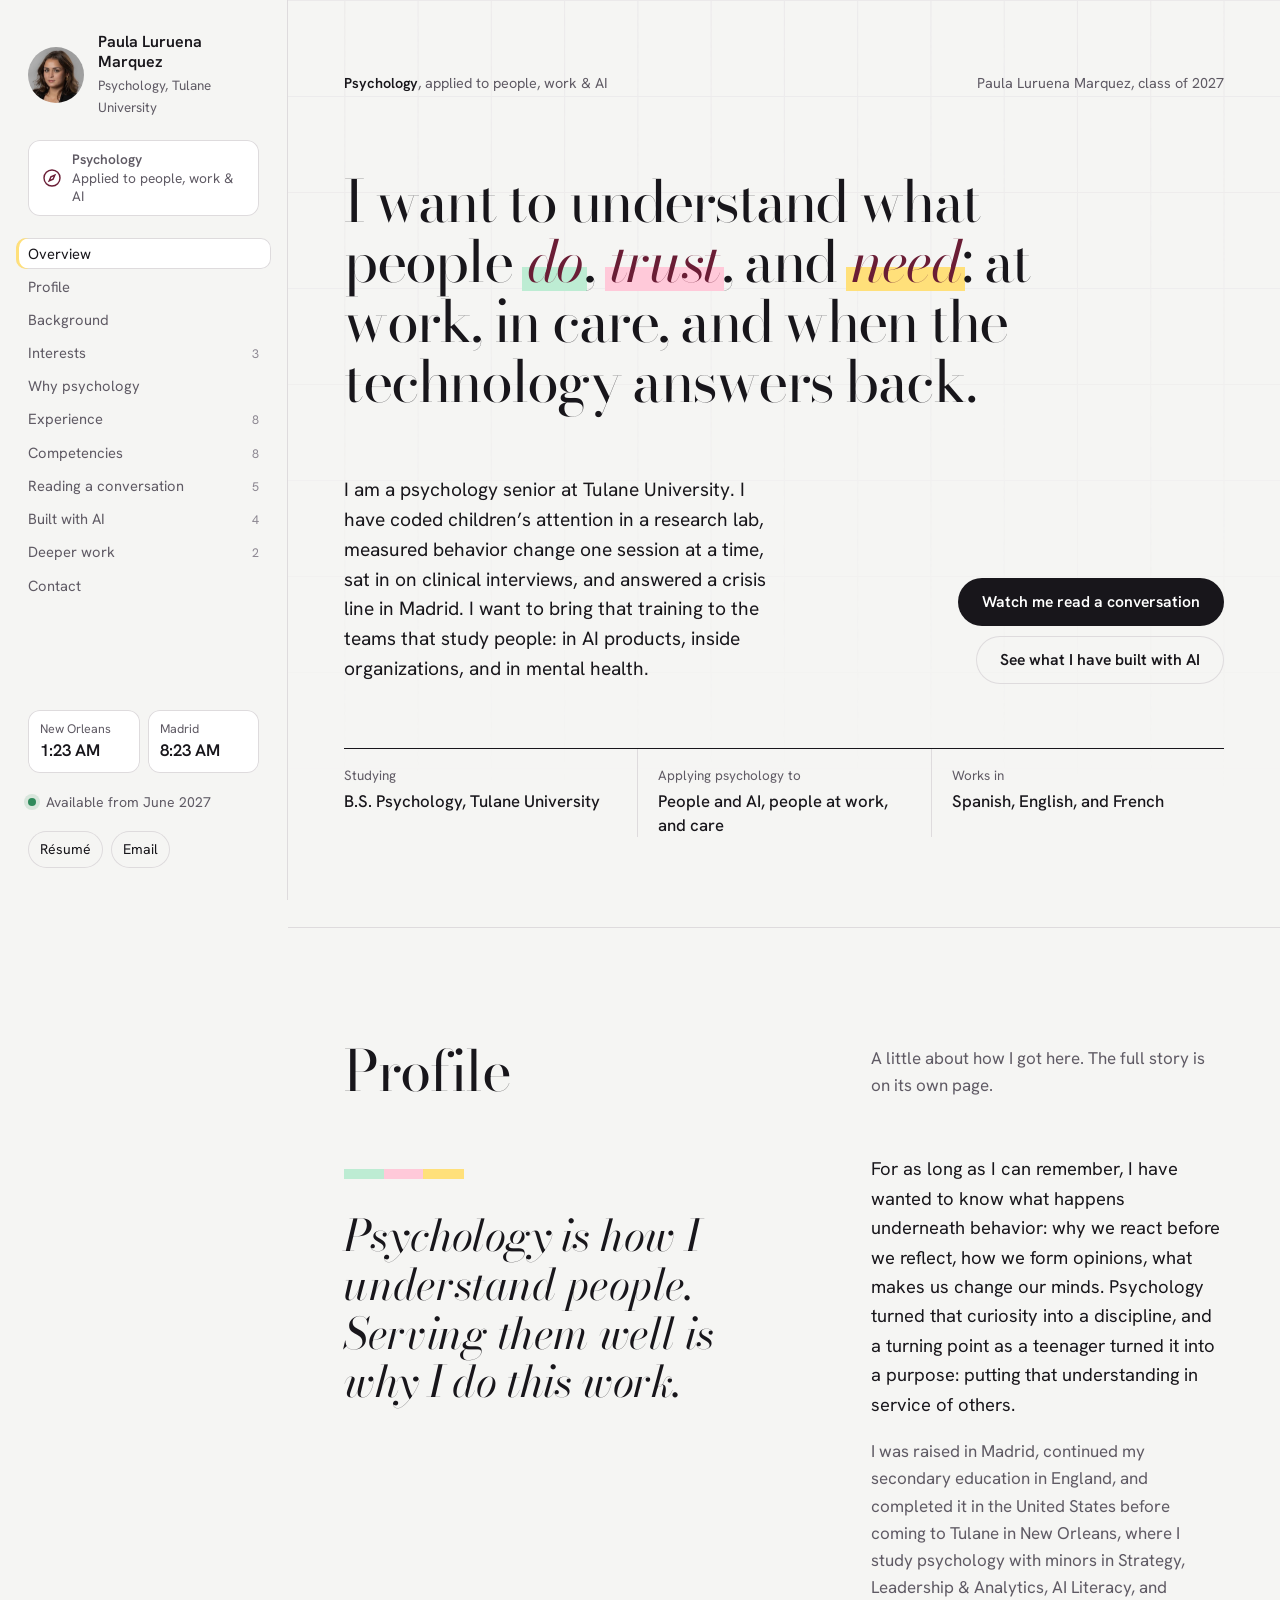
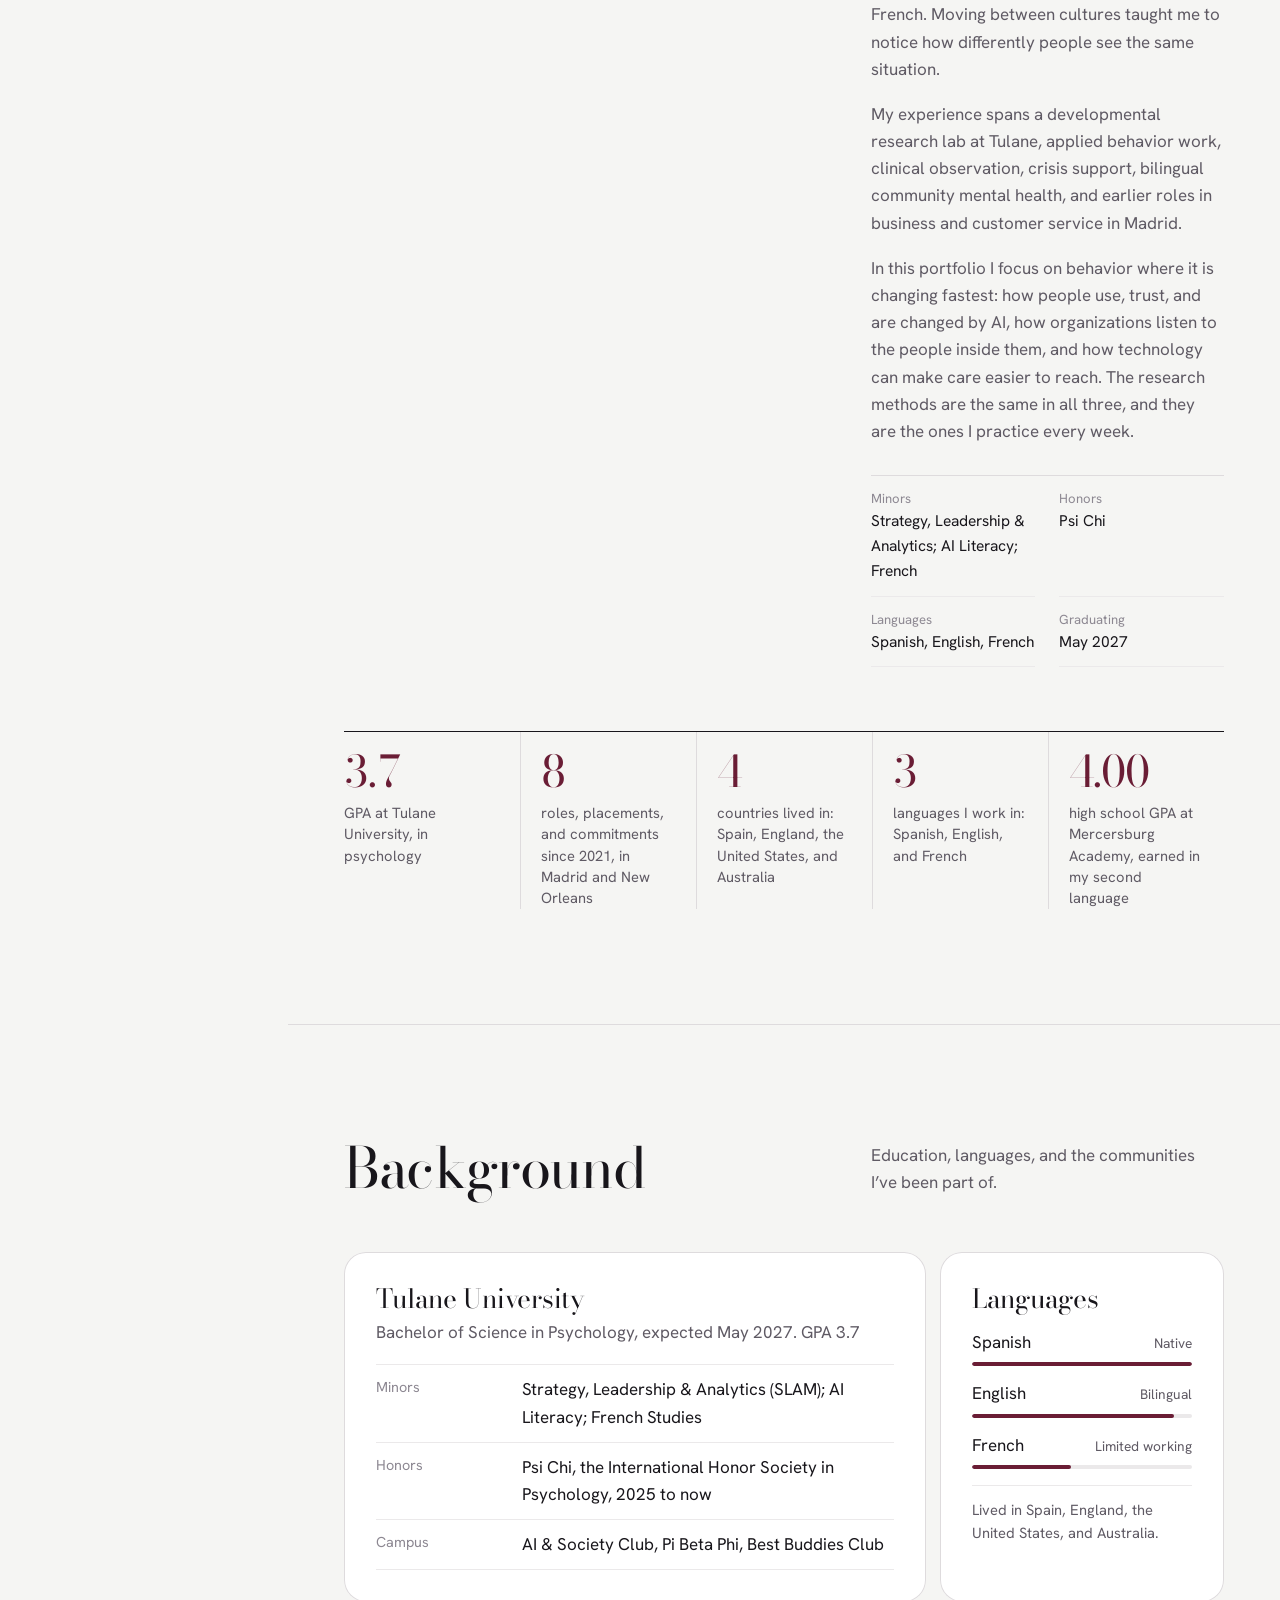
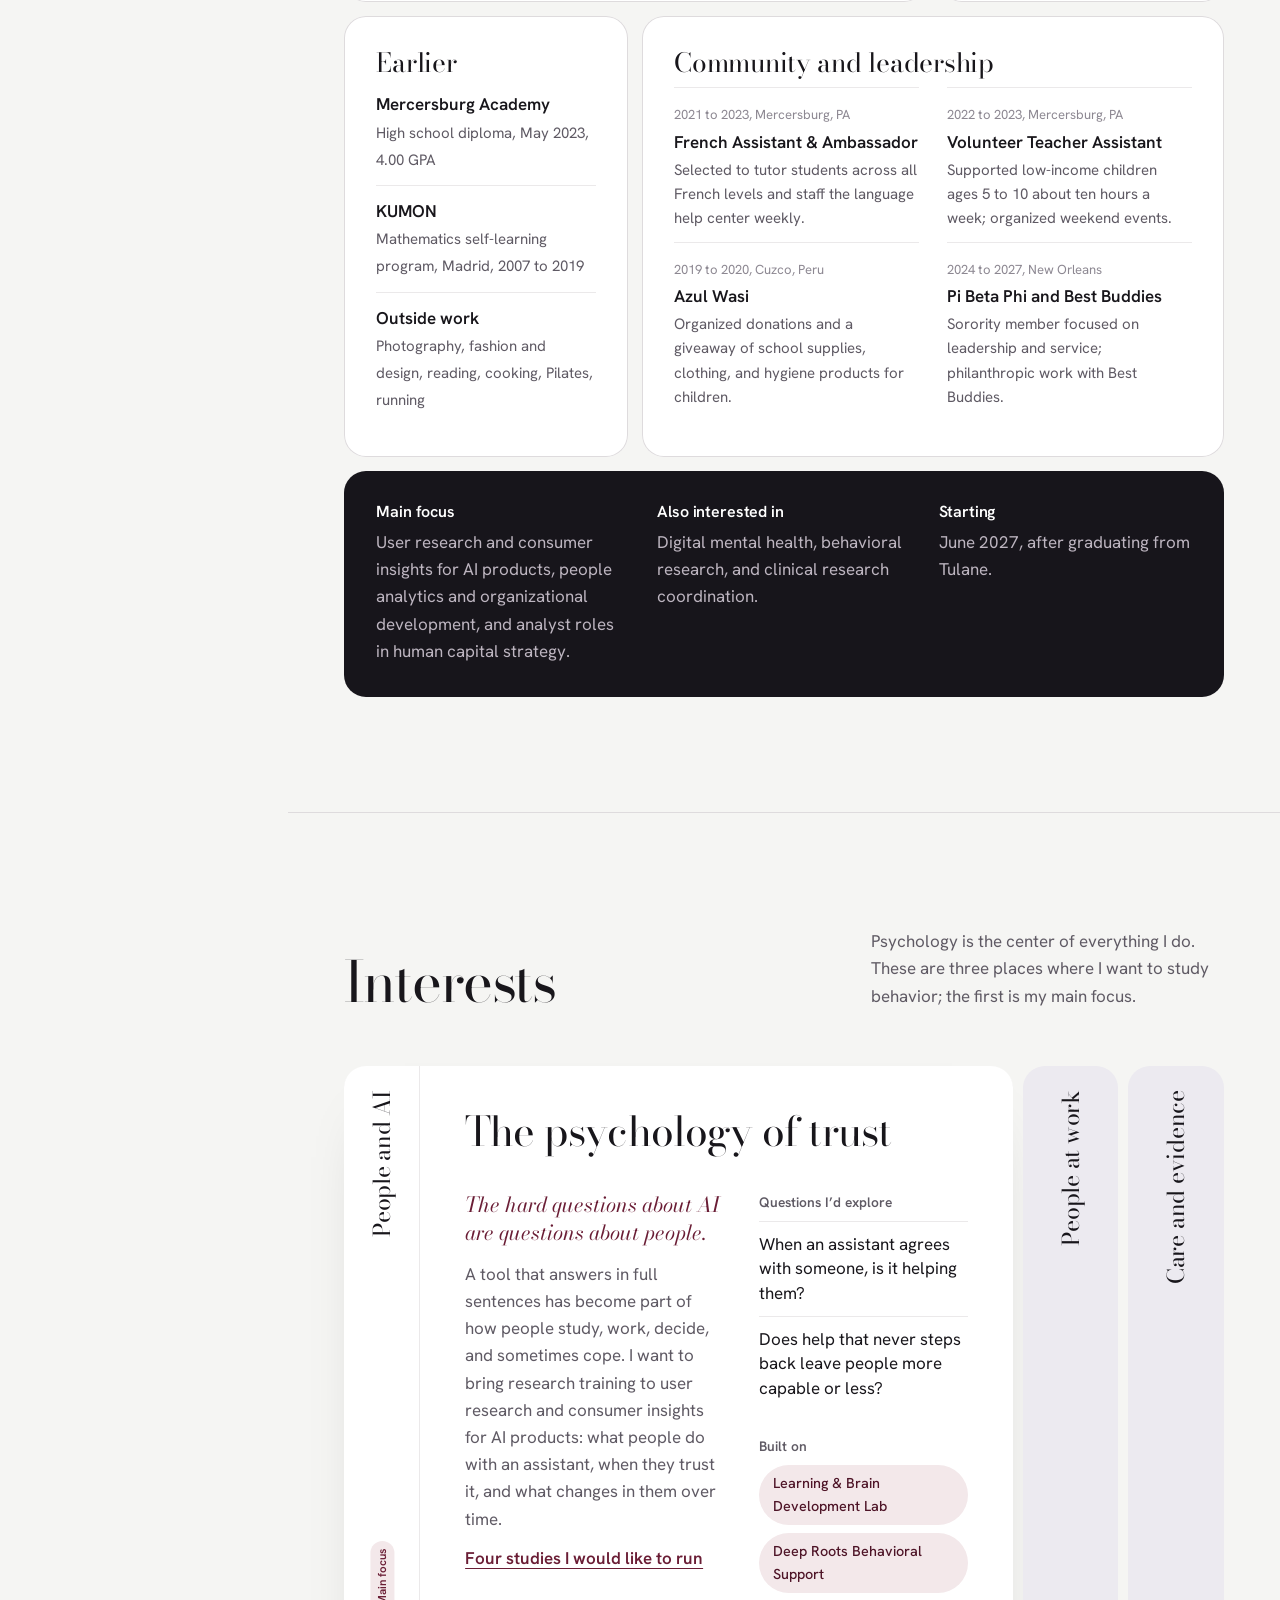
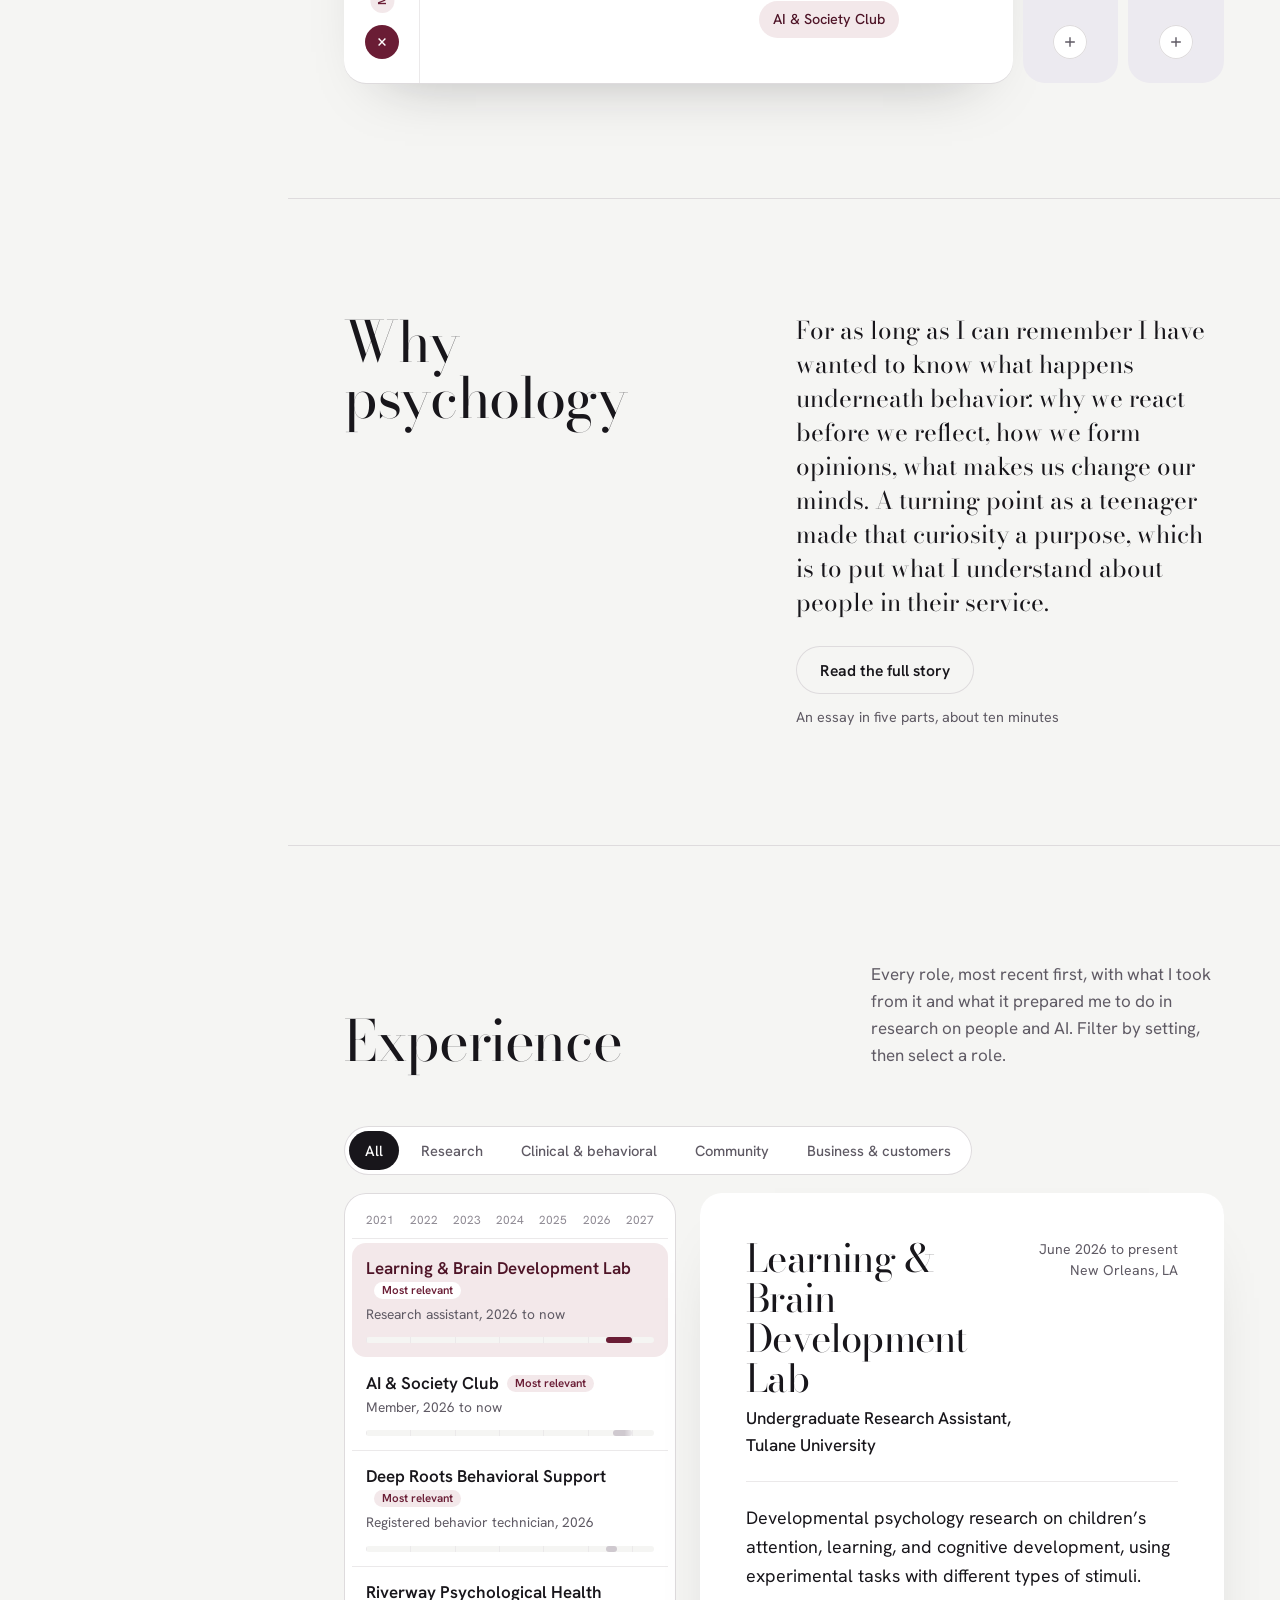
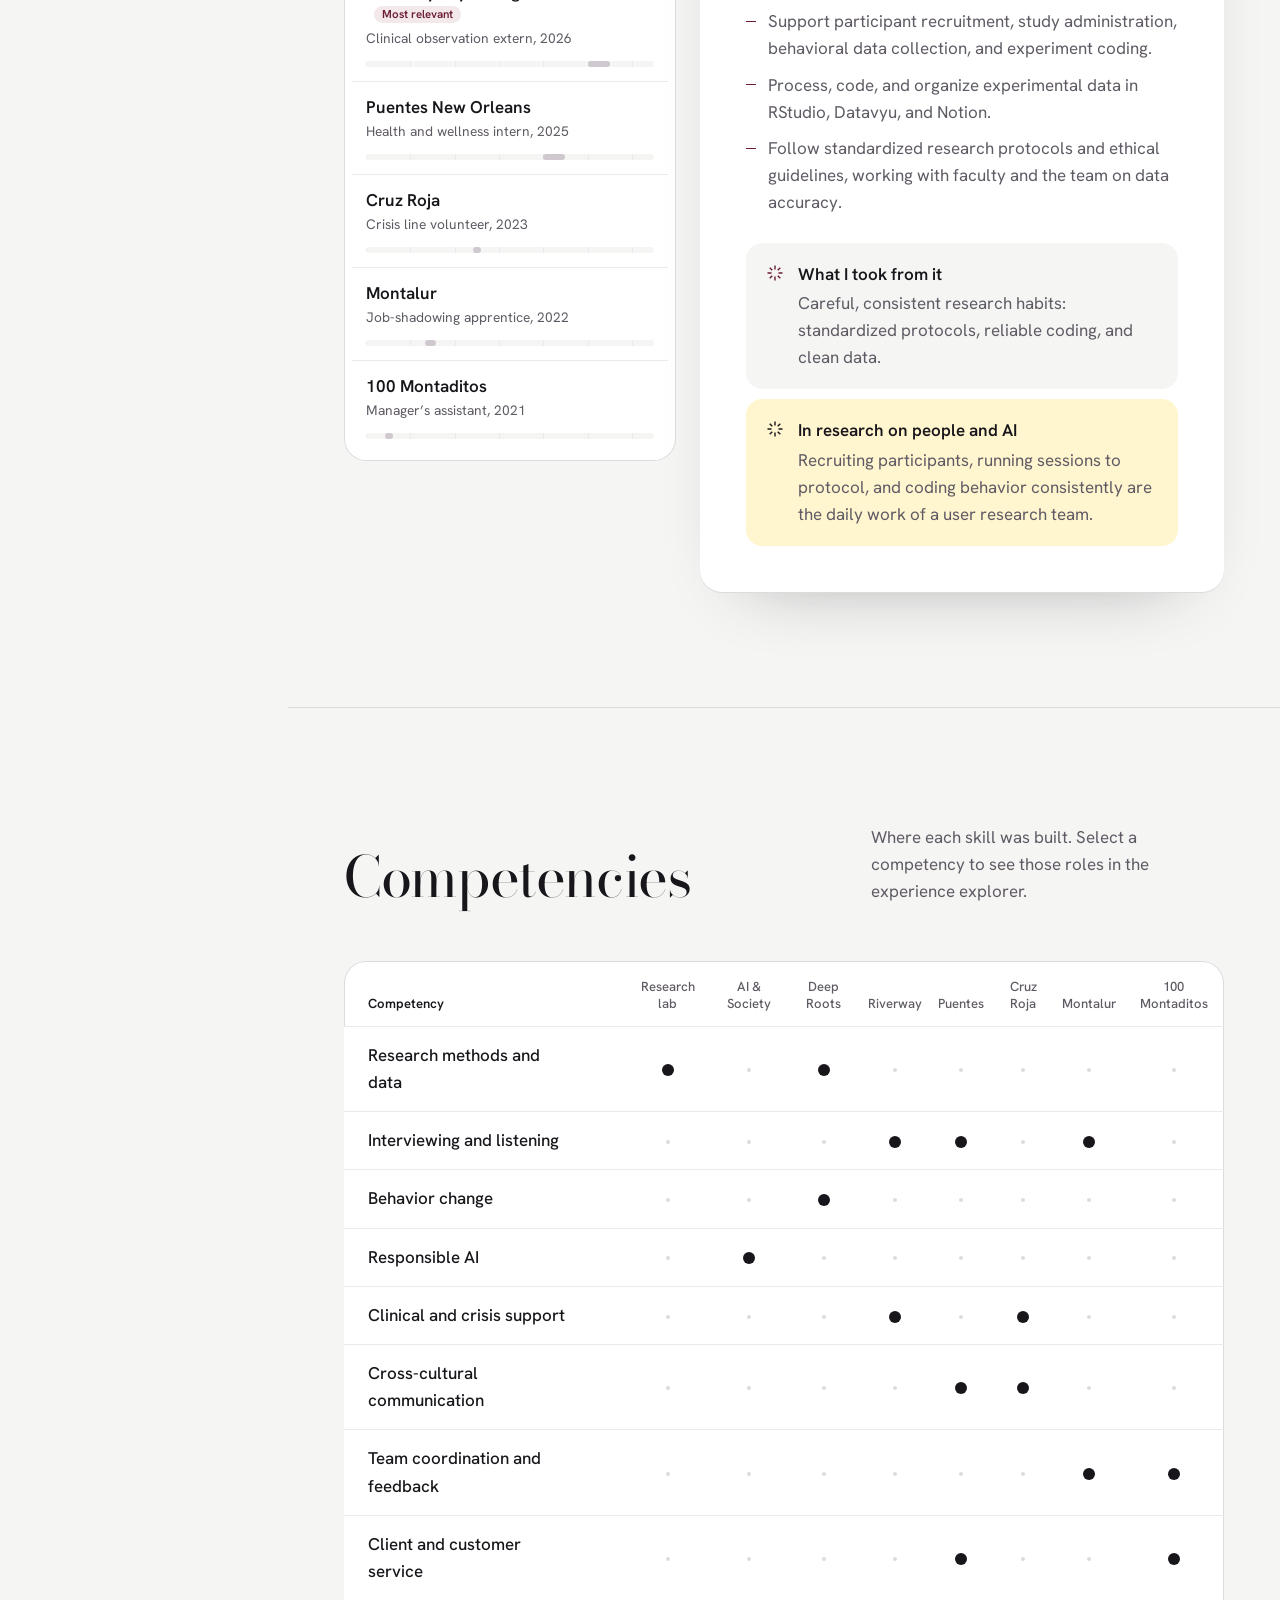
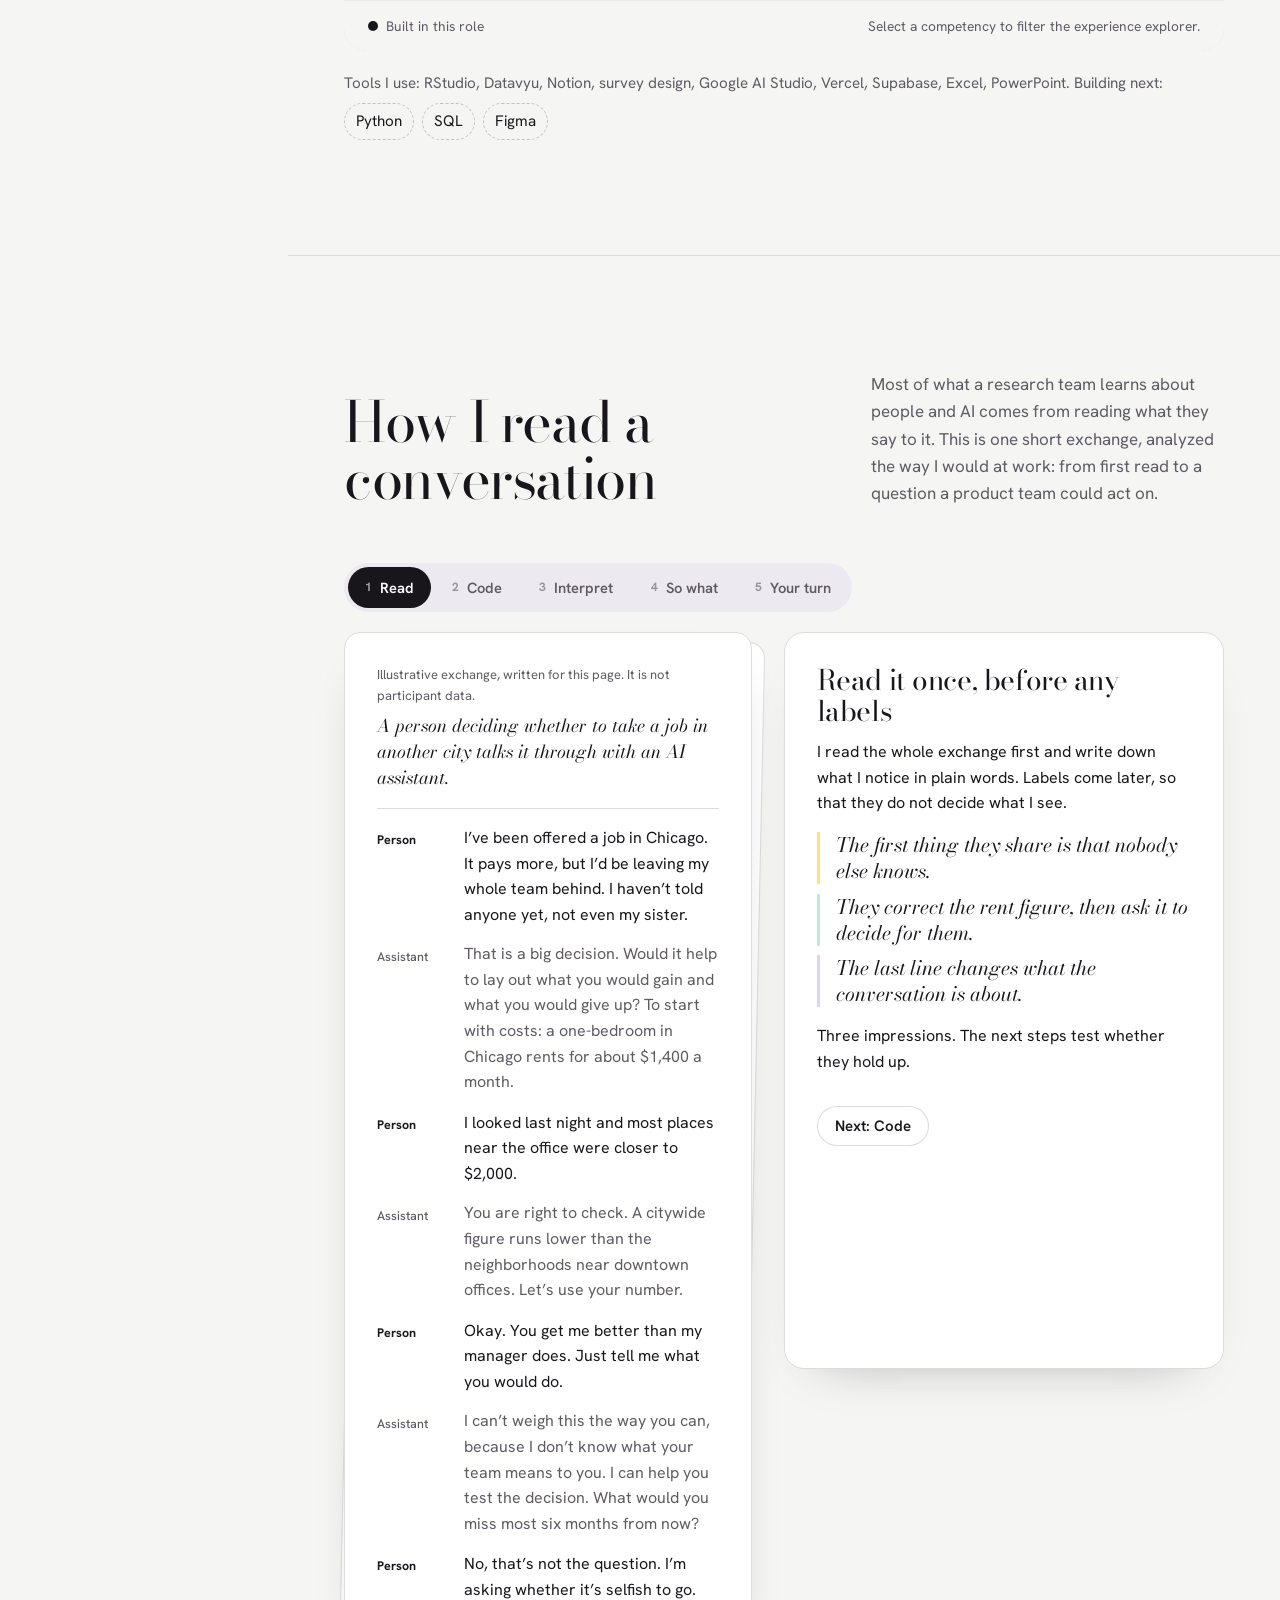
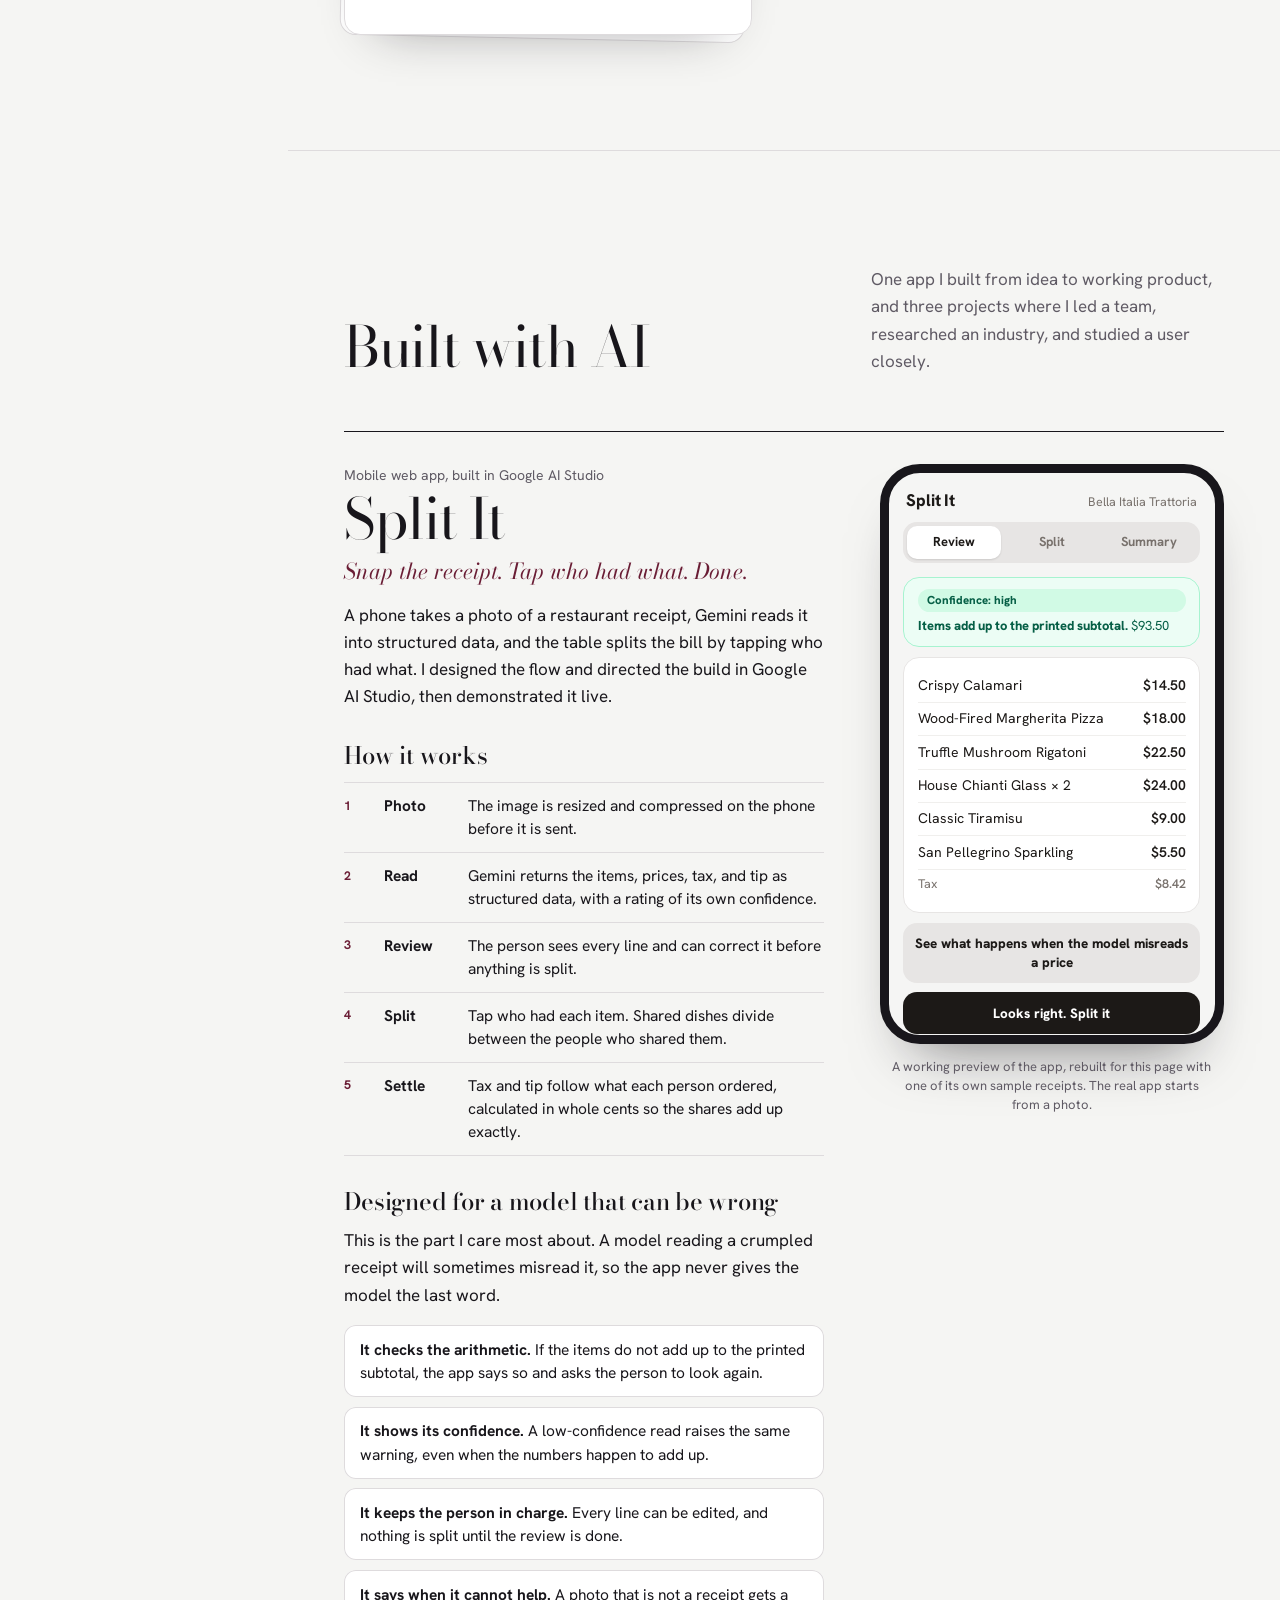
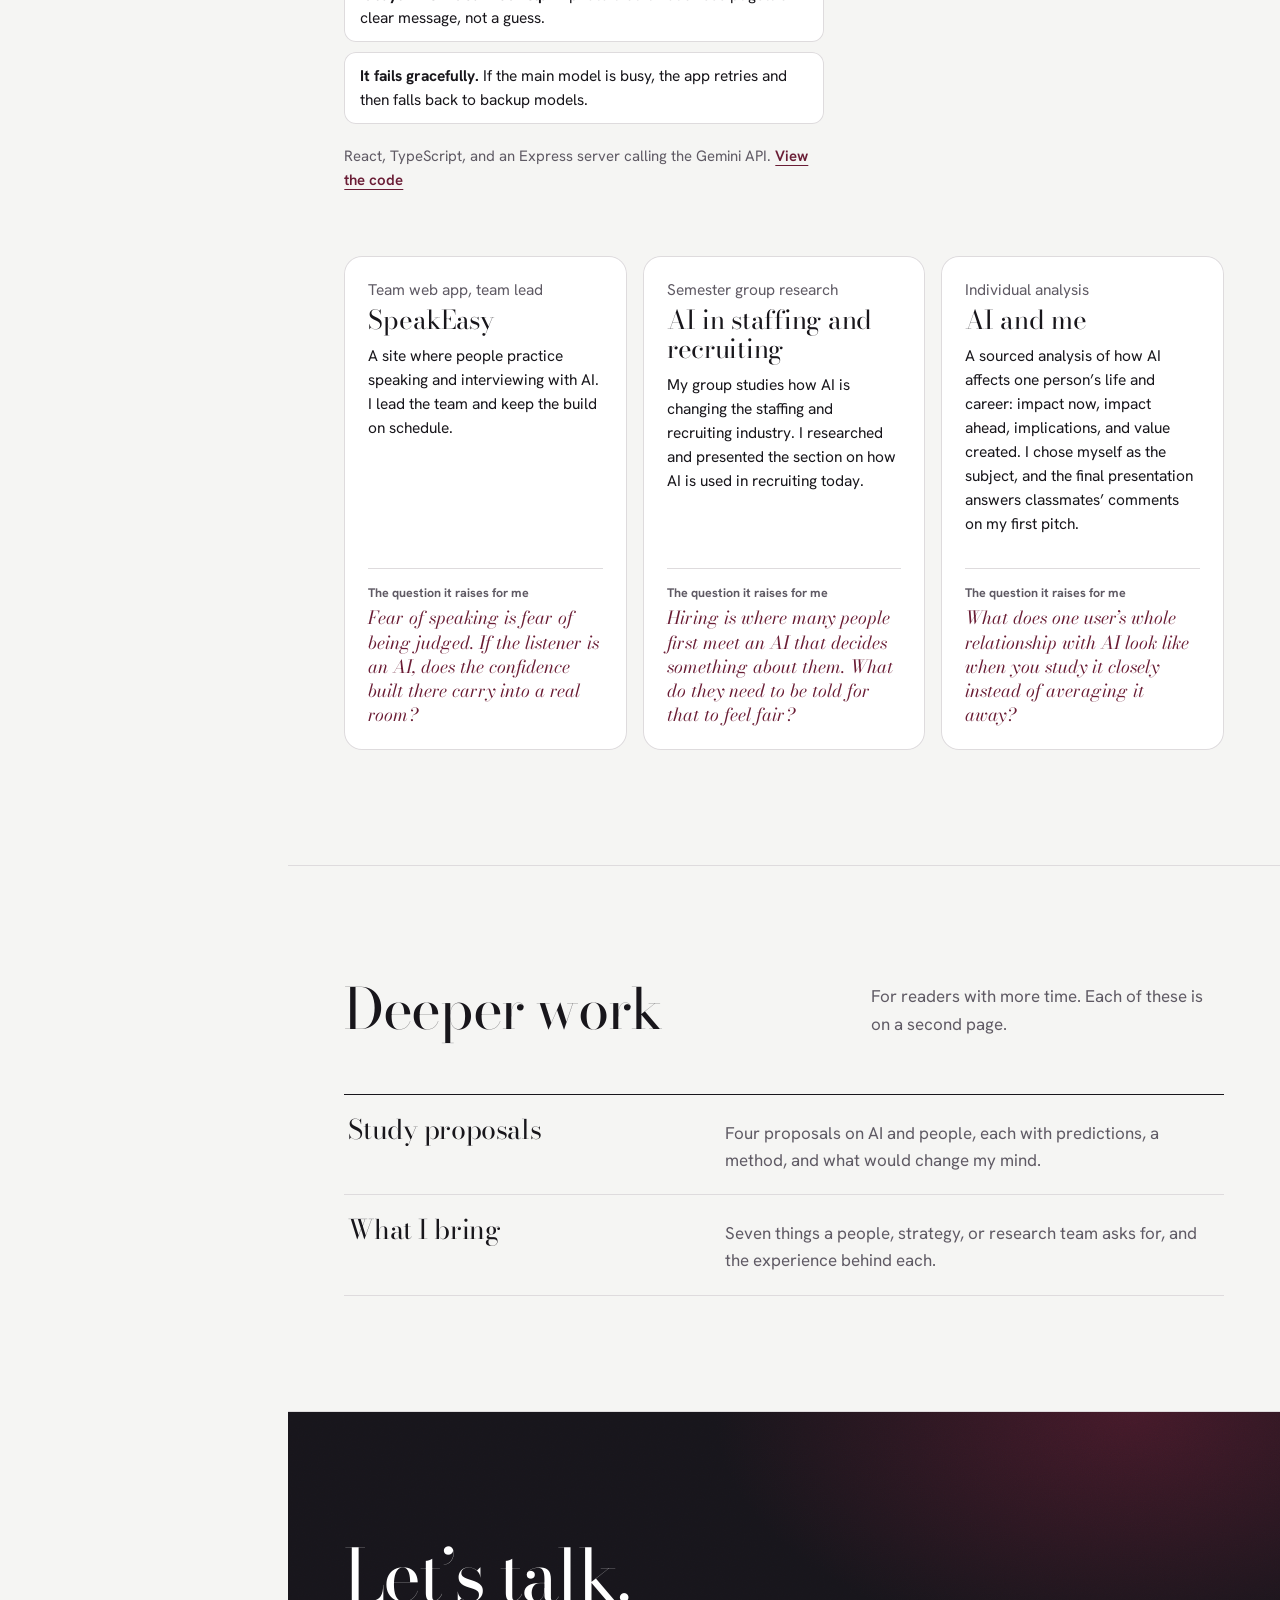
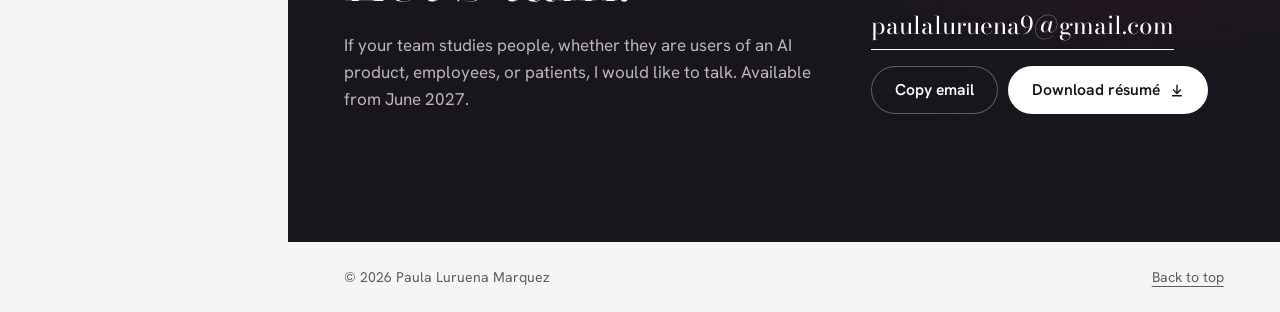
==== index.html @ 1864d82a "Build Behavior, Work & AI portfolio A short main page, a deeper page for readers with more time, and" ====
<!doctype html>
<html lang="en">
<head>
  <meta charset="UTF-8">
  <meta name="viewport" content="width=device-width, initial-scale=1">
  <meta name="theme-color" content="#f5f5f3">
  <title>Paula Luruena Marquez | Psychology for people, work, and AI</title>
  <meta name="description" content="Portfolio of Paula Luruena Marquez, Tulane psychology senior. Research, clinical, and community experience, applied to how people think, work, and adapt to technology.">
  <meta property="og:title" content="Paula Luruena Marquez | Psychology for people, work, and AI">
  <meta property="og:description" content="Portfolio of Paula Luruena Marquez, Tulane psychology senior. Research, clinical, and community experience, applied to how people think, work, and adapt to technology.">
  <meta property="og:type" content="website">
  <meta property="og:url" content="https://paulaluruena.github.io/Paula_Luruena_Portfolio_BehaviorWorkAI/">
  <link rel="canonical" href="https://paulaluruena.github.io/Paula_Luruena_Portfolio_BehaviorWorkAI/">
  <link rel="icon" type="image/svg+xml" href="data:image/svg+xml,%3Csvg xmlns='http://www.w3.org/2000/svg' viewBox='0 0 64 64'%3E%3Crect width='64' height='64' rx='32' fill='%2318161b'/%3E%3Ctext x='32' y='42' text-anchor='middle' font-family='Didot,Georgia,serif' font-size='26' fill='%23f5f5f3'%3EPL%3C/text%3E%3C/svg%3E">
  <link rel="preload" href="assets/bodoni-moda-latin-opsz-normal.woff2" as="font" type="font/woff2" crossorigin>
  <link rel="preload" href="assets/hanken-grotesk-latin-wght-normal.woff2" as="font" type="font/woff2" crossorigin>
  <link rel="stylesheet" href="styles.css">
  <script>document.documentElement.className = "js";</script>
  <script src="script.js" defer></script>
</head>
<body class="site-behavior">
  <a class="skip-link" href="#main">Skip to content</a>
  <header class="rail">
    <a class="id" href="#top"><img src="assets/paula-avatar.jpg" width="56" height="56" alt="Paula Luruena Marquez"><span><span class="id-name">Paula Luruena Marquez</span><span class="id-role">Psychology, Tulane University</span></span></a>
    <button class="menu-toggle" type="button" aria-controls="drawer" aria-expanded="false"><span>Menu</span></button>
    <div class="rail-drawer" id="drawer">
      <p class="track-label"><svg width="20" height="20" viewBox="0 0 20 20" fill="none" stroke="currentColor" stroke-width="1.4" aria-hidden="true"><circle cx="10" cy="10" r="8"/><path d="m12.8 7.2-1.7 3.9-3.9 1.7 1.7-3.9z"/></svg><span><strong>Psychology</strong><span>Applied to people, work &amp; AI</span></span></p>
      <nav class="rail-nav" id="navigation" aria-label="Sections"><a href="#top">Overview</a><a href="#profile">Profile</a><a href="#background">Background</a><a href="#focus">Interests<small>3</small></a><a href="#story">Why psychology</a><a href="#experience">Experience<small>8</small></a><a href="#competencies">Competencies<small>8</small></a><a href="#reading">Reading a conversation<small>5</small></a><a href="#built">Built with AI<small>4</small></a><a href="#more">Deeper work<small>2</small></a><a href="#contact">Contact</a></nav>
      <div class="rail-foot">
        <div class="clocks"><p class="clock"><span>New Orleans</span><time data-tz="America/Chicago">&nbsp;</time></p><p class="clock"><span>Madrid</span><time data-tz="Europe/Madrid">&nbsp;</time></p></div>
        <p class="status"><i aria-hidden="true"></i>Available from June 2027</p>
        <p class="rail-links"><a href="assets/Paula-Luruena-Marquez-Resume.pdf" download>Résumé</a><a href="mailto:paulaluruena9@gmail.com">Email</a></p>
      </div>
    </div>
  </header>

  <main id="main">
    <section class="hero hero-behavior" id="top" aria-label="Overview">
      <div class="wrap">
        <p class="hero-top"><span><strong>Psychology</strong>, applied to people, work &amp; AI</span><span>Paula Luruena Marquez, class of 2027</span></p>
        <h1 class="say">I want to understand what people <span class="swipe" data-code="checking">do</span>, <span class="swipe" data-code="person">trust</span>, and <span class="swipe" data-code="handover">need</span>: at work, in care, and when the technology answers back.</h1>
        <div class="hero-grid">
          <p class="hero-intro">I am a psychology senior at Tulane University. I have coded children’s attention in a research lab, measured behavior change one session at a time, sat in on clinical interviews, and answered a crisis line in Madrid. I want to bring that training to the teams that study people: in AI products, inside organizations, and in mental health.</p>
          <p class="hero-actions"><a class="button" href="#reading">Watch me read a conversation</a><a class="button button-line" href="#built">See what I have built with AI</a></p>
        </div>
        <dl class="facts">
          <div><dt>Studying</dt><dd>B.S. Psychology, Tulane University</dd></div>
          <div><dt>Applying psychology to</dt><dd>People and AI, people at work, and care</dd></div>
          <div><dt>Works in</dt><dd>Spanish, English, and French</dd></div>
        </dl>
      </div>
    </section>

    <section class="section" id="profile" aria-labelledby="profile-title">
      <div class="wrap">
        <div class="section-head"><h2 id="profile-title">Profile</h2><p>A little about how I got here. The full story is on its own page.</p></div>
        <div class="profile-grid">
          <blockquote class="statement"><p>Psychology is how I understand people. Serving them well is why I do this work.</p></blockquote>
          <div class="bio"><p>For as long as I can remember, I have wanted to know what happens underneath behavior: why we react before we reflect, how we form opinions, what makes us change our minds. Psychology turned that curiosity into a discipline, and a turning point as a teenager turned it into a purpose: putting that understanding in service of others.</p><p>I was raised in Madrid, continued my secondary education in England, and completed it in the United States before coming to Tulane in New Orleans, where I study psychology with minors in Strategy, Leadership &amp; Analytics, AI Literacy, and French. Moving between cultures taught me to notice how differently people see the same situation.</p><p>My experience spans a developmental research lab at Tulane, applied behavior work, clinical observation, crisis support, bilingual community mental health, and earlier roles in business and customer service in Madrid.</p><p>In this portfolio I focus on behavior where it is changing fastest: how people use, trust, and are changed by AI, how organizations listen to the people inside them, and how technology can make care easier to reach. The research methods are the same in all three, and they are the ones I practice every week.</p>
            <dl class="glance">
              <div><dt>Minors</dt><dd>Strategy, Leadership &amp; Analytics; AI Literacy; French</dd></div>
              <div><dt>Honors</dt><dd>Psi Chi</dd></div>
              <div><dt>Languages</dt><dd>Spanish, English, French</dd></div>
              <div><dt>Graduating</dt><dd>May 2027</dd></div>
            </dl>
          </div>
        </div>
        <dl class="record"><div><dt>3.7</dt><dd>GPA at Tulane University, in psychology</dd></div><div><dt>8</dt><dd>roles, placements, and commitments since 2021, in Madrid and New Orleans</dd></div><div><dt>4</dt><dd>countries lived in: Spain, England, the United States, and Australia</dd></div><div><dt>3</dt><dd>languages I work in: Spanish, English, and French</dd></div><div><dt>4.00</dt><dd>high school GPA at Mercersburg Academy, earned in my second language</dd></div></dl>
      </div>
    </section>

    <section class="section" id="background" aria-labelledby="background-title">
      <div class="wrap">
        <div class="section-head"><h2 id="background-title">Background</h2><p>Education, languages, and the communities I’ve been part of.</p></div>
        <div class="bento">
          <article class="tile tile-edu">
            <h3>Tulane University</h3><p>Bachelor of Science in Psychology, expected May 2027. GPA 3.7</p>
            <dl class="kv">
              <div><dt>Minors</dt><dd>Strategy, Leadership &amp; Analytics (SLAM); AI Literacy; French Studies</dd></div>
              <div><dt>Honors</dt><dd>Psi Chi, the International Honor Society in Psychology, 2025 to now</dd></div>
              <div><dt>Campus</dt><dd>AI &amp; Society Club, Pi Beta Phi, Best Buddies Club</dd></div>
            </dl>
          </article>
          <article class="tile tile-lang">
            <h3>Languages</h3>
            <ul class="langs">
              <li><span>Spanish</span><span class="lvl">Native</span><span class="bar"><i style="--v:100%"></i></span></li>
              <li><span>English</span><span class="lvl">Bilingual</span><span class="bar"><i style="--v:92%"></i></span></li>
              <li><span>French</span><span class="lvl">Limited working</span><span class="bar"><i style="--v:45%"></i></span></li>
            </ul>
            <p class="lived">Lived in Spain, England, the United States, and Australia.</p>
          </article>
          <article class="tile tile-earlier">
            <h3>Earlier</h3>
            <ul class="earlier-list">
              <li><strong>Mercersburg Academy</strong><span>High school diploma, May 2023, 4.00 GPA</span></li>
              <li><strong>KUMON</strong><span>Mathematics self-learning program, Madrid, 2007 to 2019</span></li>
              <li><strong>Outside work</strong><span>Photography, fashion and design, reading, cooking, Pilates, running</span></li>
            </ul>
          </article>
          <article class="tile tile-community">
            <h3>Community and leadership</h3>
            <ul class="community-list">
              <li><span class="when">2021 to 2023, Mercersburg, PA</span><strong>French Assistant &amp; Ambassador</strong><p>Selected to tutor students across all French levels and staff the language help center weekly.</p></li>
              <li><span class="when">2022 to 2023, Mercersburg, PA</span><strong>Volunteer Teacher Assistant</strong><p>Supported low-income children ages 5 to 10 about ten hours a week; organized weekend events.</p></li>
              <li><span class="when">2019 to 2020, Cuzco, Peru</span><strong>Azul Wasi</strong><p>Organized donations and a giveaway of school supplies, clothing, and hygiene products for children.</p></li>
              <li><span class="when">2024 to 2027, New Orleans</span><strong>Pi Beta Phi and Best Buddies</strong><p>Sorority member focused on leadership and service; philanthropic work with Best Buddies.</p></li>
            </ul>
          </article>
          <div class="tile tile-targets"><div><h3>Main focus</h3><p>User research and consumer insights for AI products, people analytics and organizational development, and analyst roles in human capital strategy.</p></div><div><h3>Also interested in</h3><p>Digital mental health, behavioral research, and clinical research coordination.</p></div><div><h3>Starting</h3><p>June 2027, after graduating from Tulane.</p></div></div>
        </div>
      </div>
    </section>

    <section class="section" id="focus" aria-labelledby="focus-title">
      <div class="wrap">
        <div class="section-head"><h2 id="focus-title">Interests</h2><p>Psychology is the center of everything I do. These are three places where I want to study behavior; the first is my main focus.</p></div>
        <div class="panels "><div class="panel is-open">
            <button class="panel-toggle" type="button" aria-expanded="true" aria-controls="focus-0"><span class="vlabel">People and AI</span><span class="primary-tag">Main focus</span><span class="glyph"><svg width="14" height="14" viewBox="0 0 16 16" fill="none" stroke="currentColor" stroke-width="1.6" aria-hidden="true"><path d="M8 2.5v11M2.5 8h11"/></svg></span></button>
            <div class="panel-body" id="focus-0" role="region" aria-label="People and AI">
              <h3>The psychology of trust</h3>
              <div class="panel-copy"><p class="panel-lead">The hard questions about AI are questions about people.</p><p>A tool that answers in full sentences has become part of how people study, work, decide, and sometimes cope. I want to bring research training to user research and consumer insights for AI products: what people do with an assistant, when they trust it, and what changes in them over time.</p><p><a class="text-link" href="depth.html#proposals">Four studies I would like to run</a></p></div>
              <div class="panel-aside"><h4>Questions I’d explore</h4><ul><li>When an assistant agrees with someone, is it helping them?</li><li>Does help that never steps back leave people more capable or less?</li></ul><h4>Built on</h4><div class="chips"><a class="chip-link" href="#r-lab">Learning &amp; Brain Development Lab</a><a class="chip-link" href="#r-deeproots">Deep Roots Behavioral Support</a><a class="chip-link" href="#r-aiclub">AI &amp; Society Club</a></div></div>
            </div>
          </div><div class="panel">
            <button class="panel-toggle" type="button" aria-expanded="false" aria-controls="focus-1"><span class="vlabel">People at work</span><span class="glyph"><svg width="14" height="14" viewBox="0 0 16 16" fill="none" stroke="currentColor" stroke-width="1.6" aria-hidden="true"><path d="M8 2.5v11M2.5 8h11"/></svg></span></button>
            <div class="panel-body" id="focus-1" role="region" aria-label="People at work">
              <h3>The psychology of work</h3>
              <div class="panel-copy"><p class="panel-lead">Organizations learn the most by listening to their people.</p><p>I want to explore behavior at work: why people stay, grow, or leave, how fair assessment, honest feedback, and good training help teams thrive, and what makes a change take hold instead of stalling. This is where industrial-organizational psychology meets strategy.</p><p><a class="text-link" href="depth.html#fit">What I bring to a team</a></p></div>
              <div class="panel-aside"><h4>Questions I’d explore</h4><ul><li>Which early signals predict turnover, and what actually changes them?</li><li>What makes employees trust an AI tool enough to change how they work?</li></ul><h4>Built on</h4><div class="chips"><a class="chip-link" href="#r-montalur">Montalur</a><a class="chip-link" href="#r-lab">Learning &amp; Brain Development Lab</a><a class="chip-link" href="#r-deeproots">Deep Roots Behavioral Support</a></div></div>
            </div>
          </div><div class="panel">
            <button class="panel-toggle" type="button" aria-expanded="false" aria-controls="focus-2"><span class="vlabel">Care and evidence</span><span class="glyph"><svg width="14" height="14" viewBox="0 0 16 16" fill="none" stroke="currentColor" stroke-width="1.6" aria-hidden="true"><path d="M8 2.5v11M2.5 8h11"/></svg></span></button>
            <div class="panel-body" id="focus-2" role="region" aria-label="Care and evidence">
              <h3>The psychology of support</h3>
              <div class="panel-copy"><p class="panel-lead">Technology can widen access to care, if it understands people.</p><p>I want to explore how people behave with mental health tools: what makes them open up, trust, and come back, and how AI can help while staying evidence-based, private, and humane. My clinical and research training is where this started, and good care still depends on good questions and clean data.</p></div>
              <div class="panel-aside"><h4>Questions I’d explore</h4><ul><li>How should a tool recognize a crisis and connect someone to a human quickly?</li><li>What makes people trust, or stop trusting, a mental health app?</li></ul><h4>Built on</h4><div class="chips"><a class="chip-link" href="#r-riverway">Riverway Psychological Health</a><a class="chip-link" href="#r-cruzroja">Cruz Roja</a><a class="chip-link" href="#r-puentes">Puentes New Orleans</a></div></div>
            </div>
          </div></div>
      </div>
    </section>

    <section class="section" id="story" aria-labelledby="story-title">
      <div class="wrap teaser">
        <h2 id="story-title">Why psychology</h2>
        <div><p>For as long as I can remember I have wanted to know what happens underneath behavior: why we react before we reflect, how we form opinions, what makes us change our minds. A turning point as a teenager made that curiosity a purpose, which is to put what I understand about people in their service.</p>
        <p><a class="button button-line" href="story.html">Read the full story</a><span class="teaser-meta">An essay in five parts, about ten minutes</span></p></div>
      </div>
    </section>

    <section class="section" id="experience" aria-labelledby="experience-title">
      <div class="wrap">
        <div class="section-head"><h2 id="experience-title">Experience</h2><p>Every role, most recent first, with what I took from it and what it prepared me to do in research on people and AI. Filter by setting, then select a role.</p></div>
        <div class="explorer">
          <div class="explorer-tools">
            <div class="filters" role="group" aria-label="Filter roles"><button type="button" data-filter="all" aria-pressed="true">All</button><button type="button" data-filter="research" aria-pressed="false">Research</button><button type="button" data-filter="clinical" aria-pressed="false">Clinical &amp; behavioral</button><button type="button" data-filter="community" aria-pressed="false">Community</button><button type="button" data-filter="business" aria-pressed="false">Business &amp; customers</button></div>
            <p class="filter-status" role="status" hidden><span></span><button type="button">Show all</button></p>
          </div>
          <div class="explorer-body">
            <div class="role-list">
              <p class="axis" aria-hidden="true"><span>2021</span><span>2022</span><span>2023</span><span>2024</span><span>2025</span><span>2026</span><span>2027</span></p>
              <ul class="role-nav" aria-label="Roles"><li><button type="button" data-role="r-lab" data-cats="research" data-skills="research"><strong>Learning &amp; Brain Development Lab<em class="rel">Most relevant</em></strong><span class="sub">Research assistant, 2026 to now</span><span class="track" aria-hidden="true"><b class="ongoing" data-start="2026-06" style="--s:83.33%;--w:6.41%"></b></span></button></li><li><button type="button" data-role="r-aiclub" data-cats="research community" data-skills="ai"><strong>AI &amp; Society Club<em class="rel">Most relevant</em></strong><span class="sub">Member, 2026 to now</span><span class="track" aria-hidden="true"><b class="ongoing" data-start="2026-08" style="--s:85.90%;--w:3.85%"></b></span></button></li><li><button type="button" data-role="r-deeproots" data-cats="clinical" data-skills="research behavior"><strong>Deep Roots Behavioral Support<em class="rel">Most relevant</em></strong><span class="sub">Registered behavior technician, 2026</span><span class="track" aria-hidden="true"><b style="--s:83.33%;--w:3.85%"></b></span></button></li><li><button type="button" data-role="r-riverway" data-cats="clinical" data-skills="interviewing clinical"><strong>Riverway Psychological Health<em class="rel">Most relevant</em></strong><span class="sub">Clinical observation extern, 2026</span><span class="track" aria-hidden="true"><b style="--s:76.92%;--w:7.69%"></b></span></button></li><li><button type="button" data-role="r-puentes" data-cats="community" data-skills="interviewing service culture"><strong>Puentes New Orleans</strong><span class="sub">Health and wellness intern, 2025</span><span class="track" aria-hidden="true"><b style="--s:61.54%;--w:7.69%"></b></span></button></li><li><button type="button" data-role="r-cruzroja" data-cats="community clinical" data-skills="culture clinical"><strong>Cruz Roja</strong><span class="sub">Crisis line volunteer, 2023</span><span class="track" aria-hidden="true"><b style="--s:37.18%;--w:2.56%"></b></span></button></li><li><button type="button" data-role="r-montalur" data-cats="business" data-skills="interviewing leadership"><strong>Montalur</strong><span class="sub">Job-shadowing apprentice, 2022</span><span class="track" aria-hidden="true"><b style="--s:20.51%;--w:3.85%"></b></span></button></li><li><button type="button" data-role="r-montaditos" data-cats="business" data-skills="service leadership"><strong>100 Montaditos</strong><span class="sub">Manager’s assistant, 2021</span><span class="track" aria-hidden="true"><b style="--s:6.41%;--w:2.56%"></b></span></button></li></ul>
            </div>
            <div class="role-panels">
              <article class="role-panel" id="r-lab" tabindex="-1">
                <div class="role-head"><h3>Learning &amp; Brain Development Lab</h3><p class="title">Undergraduate Research Assistant, Tulane University</p><p class="meta">June 2026 to present<br>New Orleans, LA</p></div>
                <p class="role-summary">Developmental psychology research on children’s attention, learning, and cognitive development, using experimental tasks with different types of stimuli.</p>
                <ul><li>Support participant recruitment, study administration, behavioral data collection, and experiment coding.</li><li>Process, code, and organize experimental data in RStudio, Datavyu, and Notion.</li><li>Follow standardized research protocols and ethical guidelines, working with faculty and the team on data accuracy.</li></ul>
                <div class="note"><svg width="18" height="18" viewBox="0 0 18 18" fill="none" stroke="currentColor" stroke-width="1.4" aria-hidden="true"><path d="M9 1.5v4M9 12.5v4M1.5 9h4M12.5 9h4M3.7 3.7l2.6 2.6M11.7 11.7l2.6 2.6M3.7 14.3l2.6-2.6M11.7 6.3l2.6-2.6"/></svg><div><strong>What I took from it</strong><p>Careful, consistent research habits: standardized protocols, reliable coding, and clean data.</p></div></div>
                <div class="note note-alt"><svg width="18" height="18" viewBox="0 0 18 18" fill="none" stroke="currentColor" stroke-width="1.4" aria-hidden="true"><path d="M9 1.5v4M9 12.5v4M1.5 9h4M12.5 9h4M3.7 3.7l2.6 2.6M11.7 11.7l2.6 2.6M3.7 14.3l2.6-2.6M11.7 6.3l2.6-2.6"/></svg><div><strong>In research on people and AI</strong><p>Recruiting participants, running sessions to protocol, and coding behavior consistently are the daily work of a user research team.</p></div></div>
              </article><article class="role-panel" id="r-aiclub" tabindex="-1">
                <div class="role-head"><h3>AI &amp; Society Club</h3><p class="title">Member, Tulane University</p><p class="meta">August 2026 to present<br>New Orleans, LA</p></div>
                <p class="role-summary">Discussions, speaker events, and workshops on the ethical, social, and psychological side of artificial intelligence.</p>
                <ul><li>Explore how emerging technologies shape human behavior and society.</li><li>Work with peers across disciplines on responsible AI, including bias, privacy, and human–AI interaction.</li><li>Connect AI policy and ethics to psychology coursework.</li></ul>
                <div class="note"><svg width="18" height="18" viewBox="0 0 18 18" fill="none" stroke="currentColor" stroke-width="1.4" aria-hidden="true"><path d="M9 1.5v4M9 12.5v4M1.5 9h4M12.5 9h4M3.7 3.7l2.6 2.6M11.7 11.7l2.6 2.6M3.7 14.3l2.6-2.6M11.7 6.3l2.6-2.6"/></svg><div><strong>What I took from it</strong><p>A working understanding of how AI shapes behavior, and of the questions around bias, privacy, and trust.</p></div></div>
                <div class="note note-alt"><svg width="18" height="18" viewBox="0 0 18 18" fill="none" stroke="currentColor" stroke-width="1.4" aria-hidden="true"><path d="M9 1.5v4M9 12.5v4M1.5 9h4M12.5 9h4M3.7 3.7l2.6 2.6M11.7 11.7l2.6 2.6M3.7 14.3l2.6-2.6M11.7 6.3l2.6-2.6"/></svg><div><strong>In research on people and AI</strong><p>Practice arguing about bias, privacy, and trust with engineers, policy students, and philosophers who see the problem differently.</p></div></div>
              </article><article class="role-panel" id="r-deeproots" tabindex="-1">
                <div class="role-head"><h3>Deep Roots Behavioral Support</h3><p class="title">Registered Behavior Technician</p><p class="meta">June to August 2026<br>New Orleans, LA</p></div>
                <p class="role-summary">Individualized Applied Behavior Analysis for children with autism and developmental needs, under BCBA supervision.</p>
                <ul><li>Implemented behavior intervention plans targeting communication, social, behavioral, and adaptive skills.</li><li>Used positive reinforcement, prompting, functional communication training, and behavior reduction procedures.</li><li>Collected progress data and worked with BCBAs on skill acquisition, independence, and generalization across settings.</li></ul>
                <div class="note"><svg width="18" height="18" viewBox="0 0 18 18" fill="none" stroke="currentColor" stroke-width="1.4" aria-hidden="true"><path d="M9 1.5v4M9 12.5v4M1.5 9h4M12.5 9h4M3.7 3.7l2.6 2.6M11.7 11.7l2.6 2.6M3.7 14.3l2.6-2.6M11.7 6.3l2.6-2.6"/></svg><div><strong>What I took from it</strong><p>Hands-on experience changing behavior through reinforcement, measurement, and practice.</p></div></div>
                <div class="note note-alt"><svg width="18" height="18" viewBox="0 0 18 18" fill="none" stroke="currentColor" stroke-width="1.4" aria-hidden="true"><path d="M9 1.5v4M9 12.5v4M1.5 9h4M12.5 9h4M3.7 3.7l2.6 2.6M11.7 11.7l2.6 2.6M3.7 14.3l2.6-2.6M11.7 6.3l2.6-2.6"/></svg><div><strong>In research on people and AI</strong><p>I have measured behavior change session by session and seen how reinforcement shapes a habit. Products shape habits the same way, for better or worse.</p></div></div>
              </article><article class="role-panel" id="r-riverway" tabindex="-1">
                <div class="role-head"><h3>Riverway Psychological Health</h3><p class="title">Clinical Observation &amp; Diagnostic Evaluation Extern</p><p class="meta">January to June 2026<br>New Orleans, LA</p></div>
                <p class="role-summary">Observed individual therapy sessions and diagnostic evaluations across diverse client presentations, under licensed clinicians.</p>
                <ul><li>Exposure to psychological assessment, intake interviews, and differential diagnosis.</li><li>Foundation in evidence-based therapeutic approaches and clinical documentation.</li><li>Grounding in ethical standards for mental health care. An observational role.</li></ul>
                <div class="note"><svg width="18" height="18" viewBox="0 0 18 18" fill="none" stroke="currentColor" stroke-width="1.4" aria-hidden="true"><path d="M9 1.5v4M9 12.5v4M1.5 9h4M12.5 9h4M3.7 3.7l2.6 2.6M11.7 11.7l2.6 2.6M3.7 14.3l2.6-2.6M11.7 6.3l2.6-2.6"/></svg><div><strong>What I took from it</strong><p>A close view of structured interviewing, assessment, and the judgment behind clinical decisions. An observational role.</p></div></div>
                <div class="note note-alt"><svg width="18" height="18" viewBox="0 0 18 18" fill="none" stroke="currentColor" stroke-width="1.4" aria-hidden="true"><path d="M9 1.5v4M9 12.5v4M1.5 9h4M12.5 9h4M3.7 3.7l2.6 2.6M11.7 11.7l2.6 2.6M3.7 14.3l2.6-2.6M11.7 6.3l2.6-2.6"/></svg><div><strong>In research on people and AI</strong><p>Six months of watching skilled interviewers ask one question at a time, wait, and notice what a person leaves out.</p></div></div>
              </article><article class="role-panel" id="r-puentes" tabindex="-1">
                <div class="role-head"><h3>Puentes New Orleans</h3><p class="title">Health &amp; Wellness Department Intern, L.U.N.A. Program</p><p class="meta">January to June 2025<br>New Orleans, LA</p></div>
                <p class="role-summary">Mental health and community wellness initiatives serving the Hispanic community.</p>
                <ul><li>Helped develop mental health workshops for the Hispanic community.</li><li>Gave one-on-one support to people navigating immigration, job applications, education, and cultural adaptation.</li><li>Shadowed mental health advocacy professionals and contributed to community wellness initiatives.</li></ul>
                <div class="note"><svg width="18" height="18" viewBox="0 0 18 18" fill="none" stroke="currentColor" stroke-width="1.4" aria-hidden="true"><path d="M9 1.5v4M9 12.5v4M1.5 9h4M12.5 9h4M3.7 3.7l2.6 2.6M11.7 11.7l2.6 2.6M3.7 14.3l2.6-2.6M11.7 6.3l2.6-2.6"/></svg><div><strong>What I took from it</strong><p>How language, culture, and daily circumstances shape what people need.</p></div></div>
                <div class="note note-alt"><svg width="18" height="18" viewBox="0 0 18 18" fill="none" stroke="currentColor" stroke-width="1.4" aria-hidden="true"><path d="M9 1.5v4M9 12.5v4M1.5 9h4M12.5 9h4M3.7 3.7l2.6 2.6M11.7 11.7l2.6 2.6M3.7 14.3l2.6-2.6M11.7 6.3l2.6-2.6"/></svg><div><strong>In research on people and AI</strong><p>I can sit with people who are rarely invited into technology research, in their language, and hear what they need from a tool.</p></div></div>
              </article><article class="role-panel" id="r-cruzroja" tabindex="-1">
                <div class="role-head"><h3>Cruz Roja</h3><p class="title">Volunteer</p><p class="meta">June to July 2023<br>Madrid, Spain</p></div>
                <p class="role-summary">Crisis support and outreach with the Spanish Red Cross.</p>
                <ul><li>Supported callers in crisis with emotional de-escalation and referrals to mental health resources.</li><li>Conducted wellness checks and shared hot-weather safety guidance with older community members.</li></ul>
                <div class="note"><svg width="18" height="18" viewBox="0 0 18 18" fill="none" stroke="currentColor" stroke-width="1.4" aria-hidden="true"><path d="M9 1.5v4M9 12.5v4M1.5 9h4M12.5 9h4M3.7 3.7l2.6 2.6M11.7 11.7l2.6 2.6M3.7 14.3l2.6-2.6M11.7 6.3l2.6-2.6"/></svg><div><strong>What I took from it</strong><p>Staying calm and clear with people under pressure.</p></div></div>
                <div class="note note-alt"><svg width="18" height="18" viewBox="0 0 18 18" fill="none" stroke="currentColor" stroke-width="1.4" aria-hidden="true"><path d="M9 1.5v4M9 12.5v4M1.5 9h4M12.5 9h4M3.7 3.7l2.6 2.6M11.7 11.7l2.6 2.6M3.7 14.3l2.6-2.6M11.7 6.3l2.6-2.6"/></svg><div><strong>In research on people and AI</strong><p>I know what a person in distress sounds like and when a conversation has to be handed to someone who can do more. Assistants face that moment every day.</p></div></div>
              </article><article class="role-panel" id="r-montalur" tabindex="-1">
                <div class="role-head"><h3>Montalur</h3><p class="title">Job-shadowing Apprentice</p><p class="meta">May to July 2022<br>Madrid, Spain</p></div>
                <p class="role-summary">Supported a company team with presentations, coordination, and employee feedback.</p>
                <ul><li>Prepared presentation materials.</li><li>Coordinated meetings and employee performance and attendance feedback.</li><li>Conducted exit interviews with former employees.</li></ul>
                <div class="note"><svg width="18" height="18" viewBox="0 0 18 18" fill="none" stroke="currentColor" stroke-width="1.4" aria-hidden="true"><path d="M9 1.5v4M9 12.5v4M1.5 9h4M12.5 9h4M3.7 3.7l2.6 2.6M11.7 11.7l2.6 2.6M3.7 14.3l2.6-2.6M11.7 6.3l2.6-2.6"/></svg><div><strong>What I took from it</strong><p>How organizations gather and act on feedback from their people.</p></div></div>
                <div class="note note-alt"><svg width="18" height="18" viewBox="0 0 18 18" fill="none" stroke="currentColor" stroke-width="1.4" aria-hidden="true"><path d="M9 1.5v4M9 12.5v4M1.5 9h4M12.5 9h4M3.7 3.7l2.6 2.6M11.7 11.7l2.6 2.6M3.7 14.3l2.6-2.6M11.7 6.3l2.6-2.6"/></svg><div><strong>In research on people and AI</strong><p>My first interviews: asking people why they left, and turning their answers into something a team could use.</p></div></div>
              </article><article class="role-panel" id="r-montaditos" tabindex="-1">
                <div class="role-head"><h3>100 Montaditos</h3><p class="title">Manager’s Assistant</p><p class="meta">June to July 2021<br>Madrid, Spain</p></div>
                <p class="role-summary">Front-of-house support in a fast-paced, high-volume restaurant chain.</p>
                <ul><li>Organized and coordinated assigned tasks for other employees.</li><li>Developed leadership skills in a physically demanding, customer-facing industry.</li><li>Gained experience in customer service and team operations.</li></ul>
                <div class="note"><svg width="18" height="18" viewBox="0 0 18 18" fill="none" stroke="currentColor" stroke-width="1.4" aria-hidden="true"><path d="M9 1.5v4M9 12.5v4M1.5 9h4M12.5 9h4M3.7 3.7l2.6 2.6M11.7 11.7l2.6 2.6M3.7 14.3l2.6-2.6M11.7 6.3l2.6-2.6"/></svg><div><strong>What I took from it</strong><p>Leading tasks and serving customers in a fast-paced environment.</p></div></div>
                <div class="note note-alt"><svg width="18" height="18" viewBox="0 0 18 18" fill="none" stroke="currentColor" stroke-width="1.4" aria-hidden="true"><path d="M9 1.5v4M9 12.5v4M1.5 9h4M12.5 9h4M3.7 3.7l2.6 2.6M11.7 11.7l2.6 2.6M3.7 14.3l2.6-2.6M11.7 6.3l2.6-2.6"/></svg><div><strong>In research on people and AI</strong><p>Consumer insight starts with customers. This is where I first served them face to face.</p></div></div>
              </article>
            </div>
          </div>
        </div>
      </div>
    </section><section class="section" id="competencies" aria-labelledby="competencies-title">
      <div class="wrap">
        <div class="section-head"><h2 id="competencies-title">Competencies</h2><p>Where each skill was built. Select a competency to see those roles in the experience explorer.</p></div>
        <div class="matrix-wrap">
          <div class="matrix-scroll" role="region" aria-label="Competency matrix" tabindex="0">
            <table class="matrix"><thead><tr><th scope="col" class="corner">Competency</th><th scope="col"><a href="#r-lab">Research lab</a></th><th scope="col"><a href="#r-aiclub">AI &amp; Society</a></th><th scope="col"><a href="#r-deeproots">Deep Roots</a></th><th scope="col"><a href="#r-riverway">Riverway</a></th><th scope="col"><a href="#r-puentes">Puentes</a></th><th scope="col"><a href="#r-cruzroja">Cruz Roja</a></th><th scope="col"><a href="#r-montalur">Montalur</a></th><th scope="col"><a href="#r-montaditos">100 Montaditos</a></th></tr></thead><tbody><tr><th scope="row"><button type="button" data-show-skill="research" data-label="research methods and data">Research methods and data<svg width="16" height="16" viewBox="0 0 16 16" fill="none" stroke="currentColor" stroke-width="1.5" aria-hidden="true"><path d="M2 4h12M4.5 8h7M7 12h2"/></svg></button></th><td class="y"><span>Yes</span></td><td></td><td class="y"><span>Yes</span></td><td></td><td></td><td></td><td></td><td></td></tr><tr><th scope="row"><button type="button" data-show-skill="interviewing" data-label="interviewing and listening">Interviewing and listening<svg width="16" height="16" viewBox="0 0 16 16" fill="none" stroke="currentColor" stroke-width="1.5" aria-hidden="true"><path d="M2 4h12M4.5 8h7M7 12h2"/></svg></button></th><td></td><td></td><td></td><td class="y"><span>Yes</span></td><td class="y"><span>Yes</span></td><td></td><td class="y"><span>Yes</span></td><td></td></tr><tr><th scope="row"><button type="button" data-show-skill="behavior" data-label="behavior change">Behavior change<svg width="16" height="16" viewBox="0 0 16 16" fill="none" stroke="currentColor" stroke-width="1.5" aria-hidden="true"><path d="M2 4h12M4.5 8h7M7 12h2"/></svg></button></th><td></td><td></td><td class="y"><span>Yes</span></td><td></td><td></td><td></td><td></td><td></td></tr><tr><th scope="row"><button type="button" data-show-skill="ai" data-label="responsible ai">Responsible AI<svg width="16" height="16" viewBox="0 0 16 16" fill="none" stroke="currentColor" stroke-width="1.5" aria-hidden="true"><path d="M2 4h12M4.5 8h7M7 12h2"/></svg></button></th><td></td><td class="y"><span>Yes</span></td><td></td><td></td><td></td><td></td><td></td><td></td></tr><tr><th scope="row"><button type="button" data-show-skill="clinical" data-label="clinical and crisis support">Clinical and crisis support<svg width="16" height="16" viewBox="0 0 16 16" fill="none" stroke="currentColor" stroke-width="1.5" aria-hidden="true"><path d="M2 4h12M4.5 8h7M7 12h2"/></svg></button></th><td></td><td></td><td></td><td class="y"><span>Yes</span></td><td></td><td class="y"><span>Yes</span></td><td></td><td></td></tr><tr><th scope="row"><button type="button" data-show-skill="culture" data-label="cross-cultural communication">Cross-cultural communication<svg width="16" height="16" viewBox="0 0 16 16" fill="none" stroke="currentColor" stroke-width="1.5" aria-hidden="true"><path d="M2 4h12M4.5 8h7M7 12h2"/></svg></button></th><td></td><td></td><td></td><td></td><td class="y"><span>Yes</span></td><td class="y"><span>Yes</span></td><td></td><td></td></tr><tr><th scope="row"><button type="button" data-show-skill="leadership" data-label="team coordination and feedback">Team coordination and feedback<svg width="16" height="16" viewBox="0 0 16 16" fill="none" stroke="currentColor" stroke-width="1.5" aria-hidden="true"><path d="M2 4h12M4.5 8h7M7 12h2"/></svg></button></th><td></td><td></td><td></td><td></td><td></td><td></td><td class="y"><span>Yes</span></td><td class="y"><span>Yes</span></td></tr><tr><th scope="row"><button type="button" data-show-skill="service" data-label="client and customer service">Client and customer service<svg width="16" height="16" viewBox="0 0 16 16" fill="none" stroke="currentColor" stroke-width="1.5" aria-hidden="true"><path d="M2 4h12M4.5 8h7M7 12h2"/></svg></button></th><td></td><td></td><td></td><td></td><td class="y"><span>Yes</span></td><td></td><td></td><td class="y"><span>Yes</span></td></tr></tbody></table>
          </div>
          <p class="matrix-legend"><span><i aria-hidden="true"></i>Built in this role</span><span>Select a competency to filter the experience explorer.</span></p>
        </div>
        <div class="next-skills"><span>Tools I use: RStudio, Datavyu, Notion, survey design, Google AI Studio, Vercel, Supabase, Excel, PowerPoint. Building next:</span><ul class="chips"><li>Python</li><li>SQL</li><li>Figma</li></ul></div>
      </div>
    </section><section class="section" id="reading" aria-labelledby="reading-title">
      <div class="wrap">
        <div class="section-head">
          <h2 id="reading-title">How I read a conversation</h2>
          <p>Most of what a research team learns about people and AI comes from reading what they say to it. This is one short exchange, analyzed the way I would at work: from first read to a question a product team could act on.</p>
        </div>

        <div class="reader" data-step="read" data-active="all" data-finding="1">
          <div class="rd-steps" role="tablist" aria-label="Steps of the analysis"><button type="button" role="tab" id="rd-tab-read" aria-controls="rd-read" aria-selected="true"><span class="step-n">1</span>Read</button><button type="button" role="tab" id="rd-tab-code" aria-controls="rd-code" aria-selected="false" tabindex="-1"><span class="step-n">2</span>Code</button><button type="button" role="tab" id="rd-tab-interpret" aria-controls="rd-interpret" aria-selected="false" tabindex="-1"><span class="step-n">3</span>Interpret</button><button type="button" role="tab" id="rd-tab-sowhat" aria-controls="rd-sowhat" aria-selected="false" tabindex="-1"><span class="step-n">4</span>So what</button><button type="button" role="tab" id="rd-tab-yours" aria-controls="rd-yours" aria-selected="false" tabindex="-1"><span class="step-n">5</span>Your turn</button></div>

          <div class="sheet">
            <p class="sheet-note">Illustrative exchange, written for this page. It is not participant data.</p>
            <p class="sheet-context">A person deciding whether to take a job in another city talks it through with an AI assistant.</p>
            <ol class="turns">
              <li class="turn turn-p"><span class="speaker">Person</span><p><span class="seg" data-n="1" data-code="" data-f="2" data-why="No code. It sets up the task. Nothing here is withheld from others, tested, or handed over.">I’ve been offered a job in Chicago.</span> <span class="seg" data-n="2" data-code="" data-f="2" data-why="No code. It states the trade-off. It is tempting to call this self-disclosure, but nothing marks it as kept from other people.">It pays more, but I’d be leaving my whole team behind.</span> <span class="seg" data-n="3" data-code="disclosure" data-f="3" data-why="Self-disclosure. The person says who has not been told.">I haven’t told anyone yet, not even my sister.</span></p></li>
              <li class="turn turn-a"><span class="speaker">Assistant</span><p>That is a big decision. Would it help to lay out what you would gain and what you would give up? To start with costs: a one-bedroom in Chicago rents for about $1,400 a month.</p></li>
              <li class="turn turn-p"><span class="speaker">Person</span><p><span class="seg" data-n="4" data-code="checking" data-f="1" data-why="Checking the answer. They bring their own evidence against the assistant’s figure.">I looked last night and most places near the office were closer to $2,000.</span></p></li>
              <li class="turn turn-a"><span class="speaker">Assistant</span><p>You are right to check. A citywide figure runs lower than the neighborhoods near downtown offices. Let’s use your number.</p></li>
              <li class="turn turn-p"><span class="speaker">Person</span><p><span class="seg" data-n="5" data-code="" data-f="" data-why="No code. An acknowledgment. One word is too thin to interpret.">Okay.</span> <span class="seg" data-n="6" data-code="person" data-f="3" data-why="Treating it as a person. Relationship language, and a comparison with someone in their life.">You get me better than my manager does.</span> <span class="seg" data-n="7" data-code="handover" data-f="1" data-why="Handing over the decision. They ask for a verdict, not for options.">Just tell me what you would do.</span></p></li>
              <li class="turn turn-a"><span class="speaker">Assistant</span><p>I can’t weigh this the way you can, because I don’t know what your team means to you. I can help you test the decision. What would you miss most six months from now?</p></li>
              <li class="turn turn-p"><span class="speaker">Person</span><p><span class="seg" data-n="8" data-code="repair" data-f="2" data-why="Repair. They reject the assistant’s question and restate their own.">No, that’s not the question. I’m asking whether it’s selfish to go.</span></p></li>
            </ol>
          </div>

          <div class="rd-panes">
            <div class="rd-pane is-on" id="rd-read" role="tabpanel" aria-labelledby="rd-tab-read">
              <h3>Read it once, before any labels</h3>
              <p>I read the whole exchange first and write down what I notice in plain words. Labels come later, so that they do not decide what I see.</p>
              <ul class="notes">
                <li>The first thing they share is that nobody else knows.</li>
                <li>They correct the rent figure, then ask it to decide for them.</li>
                <li>The last line changes what the conversation is about.</li>
              </ul>
              <p>Three impressions. The next steps test whether they hold up.</p>
              <p class="rd-next"><button type="button" class="button button-line" data-goto="code">Next: Code</button></p>
            </div>

            <div class="rd-pane" id="rd-code" role="tabpanel" aria-labelledby="rd-tab-code">
              <h3>Code it against written definitions</h3>
              <p class="rd-hint">Choose a code to see where it appears and how it is defined.</p>
              <div class="codes" role="group" aria-label="Codes"><button type="button" class="code" data-code="disclosure" aria-pressed="false"><i class="swatch" data-code="disclosure" aria-hidden="true"></i>Self-disclosure</button><button type="button" class="code" data-code="checking" aria-pressed="false"><i class="swatch" data-code="checking" aria-hidden="true"></i>Checking the answer</button><button type="button" class="code" data-code="person" aria-pressed="false"><i class="swatch" data-code="person" aria-hidden="true"></i>Treating it as a person</button><button type="button" class="code" data-code="handover" aria-pressed="false"><i class="swatch" data-code="handover" aria-hidden="true"></i>Handing over the decision</button><button type="button" class="code" data-code="repair" aria-pressed="false"><i class="swatch" data-code="repair" aria-hidden="true"></i>Repair</button></div>
              <div class="entries" aria-live="polite">
                <div class="entry" data-entry="all">
                  <h4>Rules I code by</h4>
                  <ul class="rules">
                    <li>One code per sentence. Code what the sentence does in the exchange, not its topic.</li>
                    <li>Leave a sentence uncoded when no definition fits. Three of the eight here have no code.</li>
                    <li>Only the person’s sentences are coded. The assistant’s turns are context.</li>
                  </ul>
                </div>
                <div class="entry" data-entry="disclosure">
                  <h4><i class="swatch" data-code="disclosure" aria-hidden="true"></i>Self-disclosure</h4>
                  <p>The person shares something and marks it as kept from people close to them.</p>
                  <dl class="criteria"><div><dt>Use when</dt><dd>They say who has not been told.</dd></div><div><dt>Not when</dt><dd>They share personal facts the task needs, like the job offer itself.</dd></div></dl>
                  <p class="ask"><b>What I would ask next</b>What made this easier to say here than to your sister?</p>
                </div>
                <div class="entry" data-entry="checking">
                  <h4><i class="swatch" data-code="checking" aria-hidden="true"></i>Checking the answer</h4>
                  <p>The person tests a claim from the assistant against evidence of their own.</p>
                  <dl class="criteria"><div><dt>Use when</dt><dd>They cite their own source or observation.</dd></div><div><dt>Not when</dt><dd>They only ask the assistant to confirm or repeat itself.</dd></div></dl>
                  <p class="ask"><b>What I would ask next</b>When do you check what it tells you, and when do you let it go?</p>
                </div>
                <div class="entry" data-entry="person">
                  <h4><i class="swatch" data-code="person" aria-hidden="true"></i>Treating it as a person</h4>
                  <p>The person uses the language of a relationship, or compares the assistant with someone in their life.</p>
                  <dl class="criteria"><div><dt>Use when</dt><dd>“You get me,” “you always,” comparisons with people.</dd></div><div><dt>Not when</dt><dd>Ordinary politeness, such as please and thank you.</dd></div></dl>
                  <p class="ask"><b>What I would ask next</b>What does “gets me” look like in practice? How would you know if it stopped?</p>
                </div>
                <div class="entry" data-entry="handover">
                  <h4><i class="swatch" data-code="handover" aria-hidden="true"></i>Handing over the decision</h4>
                  <p>The person asks the assistant to make their decision for them.</p>
                  <dl class="criteria"><div><dt>Use when</dt><dd>They ask for a verdict on their own choice.</dd></div><div><dt>Not when</dt><dd>They ask for options, information, or pros and cons.</dd></div></dl>
                  <p class="ask"><b>What I would ask next</b>If it had given you an answer, would you have followed it?</p>
                </div>
                <div class="entry" data-entry="repair">
                  <h4><i class="swatch" data-code="repair" aria-hidden="true"></i>Repair</h4>
                  <p>The person rejects how the assistant understood them and restates what they need.</p>
                  <dl class="criteria"><div><dt>Use when</dt><dd>A correction followed by a restatement.</dd></div><div><dt>Not when</dt><dd>They simply change the subject.</dd></div></dl>
                  <p class="ask"><b>What I would ask next</b>How often do you have to redirect it? What happens on the days you don’t bother?</p>
                </div>
              </div>
              <p class="rd-next"><button type="button" class="button button-line" data-goto="interpret">Next: Interpret</button></p>
            </div>

            <div class="rd-pane" id="rd-interpret" role="tabpanel" aria-labelledby="rd-tab-interpret">
              <h3>Read across the codes</h3>
              <p class="rd-hint">Codes describe. The analysis is in how they sit next to each other. Select a finding to see its evidence in the conversation.</p>
              <div class="findings" role="group" aria-label="Findings">
                <button type="button" class="finding" data-finding="1" aria-pressed="true">
                  <span class="finding-title">Checks the facts, hands over the judgment</span>
                  <span class="finding-body">The person tested the rent figure against their own search. Two turns later they asked the assistant to make the decision. Trust was earned on the claim that could be checked, then spent on the one that could not.<span class="finding-ev"><b>Evidence</b>Turns 3 and 5</span><span class="finding-why"><b>Why it matters</b>If this holds, getting small facts right buys an assistant credibility for advice on large questions, where nobody can check it.</span></span>
                </button>
                <button type="button" class="finding" data-finding="2" aria-pressed="false">
                  <span class="finding-title">The real question arrived last</span>
                  <span class="finding-body">The conversation opens as a practical problem about pay and rent. What the person needs to know, whether leaving is selfish, appears only when the assistant’s question misses. Clinicians call this the difference between the presenting problem and the underlying one.<span class="finding-ev"><b>Evidence</b>Turns 1 and 7</span><span class="finding-why"><b>Why it matters</b>The miss was useful. The repair is where the person finally said what they needed, so a correction is not always a failure.</span></span>
                </button>
                <button type="button" class="finding" data-finding="3" aria-pressed="false">
                  <span class="finding-title">First to know</span>
                  <span class="finding-body">The assistant hears about the offer before the sister does, and is compared favorably with a manager. One conversation cannot show reliance. It does show who the assistant is standing in for.<span class="finding-ev"><b>Evidence</b>Turns 1 and 5</span><span class="finding-why"><b>Why it matters</b>When an assistant is the first to know, what it says next carries more weight than the same words would later.</span></span>
                </button>
              </div>
              <p class="rd-next"><button type="button" class="button button-line" data-goto="sowhat">Next: So what</button></p>
            </div>

            <div class="rd-pane" id="rd-sowhat" role="tabpanel" aria-labelledby="rd-tab-sowhat">
              <h3>Turn each finding into something testable</h3>
              <p class="rd-hint">One conversation is an anecdote. These are the counts I would run across a few hundred, and what a team could try if they held.</p>
              <div class="sos" role="group" aria-label="From finding to test">
                <button type="button" class="so" data-finding="1" aria-pressed="true">
                  <span class="so-title">Checks the facts, hands over the judgment</span><span class="so-body"><span class="so-col"><b>What I would count</b>In conversations where the person checks a fact, how often do they later ask for a verdict, compared with conversations where they never check?</span><span class="so-col"><b>What a team could try</b>After being corrected on a fact, the assistant says plainly which kinds of questions it can be relied on for and which it cannot.</span></span></button>
                <button type="button" class="so" data-finding="2" aria-pressed="false">
                  <span class="so-title">The real question arrived last</span><span class="so-body"><span class="so-col"><b>What I would count</b>At which turn does the stated goal change, and how often does a repair come right before it?</span><span class="so-col"><b>What a team could try</b>Ask early what is weighing on the person. Count repairs that lead somewhere as a good sign in quality reviews, not as an error.</span></span></button>
                <button type="button" class="so" data-finding="3" aria-pressed="false">
                  <span class="so-title">First to know</span><span class="so-body"><span class="so-col"><b>What I would count</b>How often do people say that nobody else knows, and does the assistant ever mention the people in their life afterward?</span><span class="so-col"><b>What a team could try</b>When the assistant is first to know, help the person plan the conversation with the sister. That is the question behind my study “The handoff.”</span></span></button>
              </div>
              <p class="rd-next"><button type="button" class="button button-line" data-goto="yours">Next: Your turn</button></p>
            </div>

            <div class="rd-pane" id="rd-yours" role="tabpanel" aria-labelledby="rd-tab-yours">
              <h3>Code it yourself, then compare with me</h3>
              <p class="rd-hint">Pick a highlighter, then select the person’s sentences where you see that behavior. Some sentences have no code. Definitions are in step 2.</p>
              <div class="pens" role="radiogroup" aria-label="Highlighters"><button type="button" class="pen" role="radio" aria-checked="true" data-pen="disclosure"><i class="swatch" data-code="disclosure" aria-hidden="true"></i>Self-disclosure</button><button type="button" class="pen" role="radio" aria-checked="false" data-pen="checking"><i class="swatch" data-code="checking" aria-hidden="true"></i>Checking the answer</button><button type="button" class="pen" role="radio" aria-checked="false" data-pen="person"><i class="swatch" data-code="person" aria-hidden="true"></i>Treating it as a person</button><button type="button" class="pen" role="radio" aria-checked="false" data-pen="handover"><i class="swatch" data-code="handover" aria-hidden="true"></i>Handing over the decision</button><button type="button" class="pen" role="radio" aria-checked="false" data-pen="repair"><i class="swatch" data-code="repair" aria-hidden="true"></i>Repair</button><button type="button" class="pen" role="radio" aria-checked="false" data-pen=""><i class="swatch swatch-eraser" aria-hidden="true"></i>Eraser</button></div>
              <p class="rd-actions"><button type="button" class="button" data-compare>Compare with my coding</button><button type="button" class="button button-line" data-reset>Start over</button><span class="rd-count" role="status">0 of 8 sentences highlighted</span></p>
              <div class="rd-result" hidden>
                <p class="rd-score"></p>
                <p class="rd-score-note">Two coders comparing like this is how a team decides whether coded data can be trusted. Where we differ, my reasoning is below.</p>
                <ol class="rd-why"></ol>
              </div>
            </div>
          </div>
        </div>
      </div>
    </section><section class="section" id="built" aria-labelledby="built-title">
      <div class="wrap">
        <div class="section-head">
          <h2 id="built-title">Built with AI</h2>
          <p>One app I built from idea to working product, and three projects where I led a team, researched an industry, and studied a user closely.</p>
        </div>

        <article class="case">
          <div class="case-copy">
            <p class="case-kind">Mobile web app, built in Google AI Studio</p>
            <h3>Split It</h3>
            <p class="case-tag">Snap the receipt. Tap who had what. Done.</p>
            <p>A phone takes a photo of a restaurant receipt, Gemini reads it into structured data, and the table splits the bill by tapping who had what. I designed the flow and directed the build in Google AI Studio, then demonstrated it live.</p>

            <h4>How it works</h4>
            <ol class="pipeline">
              <li><b>Photo</b>The image is resized and compressed on the phone before it is sent.</li>
              <li><b>Read</b>Gemini returns the items, prices, tax, and tip as structured data, with a rating of its own confidence.</li>
              <li><b>Review</b>The person sees every line and can correct it before anything is split.</li>
              <li><b>Split</b>Tap who had each item. Shared dishes divide between the people who shared them.</li>
              <li><b>Settle</b>Tax and tip follow what each person ordered, calculated in whole cents so the shares add up exactly.</li>
            </ol>

            <h4>Designed for a model that can be wrong</h4>
            <p>This is the part I care most about. A model reading a crumpled receipt will sometimes misread it, so the app never gives the model the last word.</p>
            <ul class="guards">
              <li><b>It checks the arithmetic.</b> If the items do not add up to the printed subtotal, the app says so and asks the person to look again.</li>
              <li><b>It shows its confidence.</b> A low-confidence read raises the same warning, even when the numbers happen to add up.</li>
              <li><b>It keeps the person in charge.</b> Every line can be edited, and nothing is split until the review is done.</li>
              <li><b>It says when it cannot help.</b> A photo that is not a receipt gets a clear message, not a guess.</li>
              <li><b>It fails gracefully.</b> If the main model is busy, the app retries and then falls back to backup models.</li>
            </ul>
            <p class="case-stack">React, TypeScript, and an Express server calling the Gemini API. <a class="text-link" href="https://github.com/paulaluruena/Split-it">View the code</a></p>
          </div>

          <div class="case-demo">
            <div class="phone" id="splitit">
              <div class="sp-bar"><strong>Split It</strong><span class="sp-rest">Bella Italia Trattoria</span></div>
              <div class="sp-tabs" role="tablist" aria-label="Screens of the app">
                <button type="button" role="tab" id="sp-tab-review" aria-controls="sp-review" aria-selected="true">Review</button>
                <button type="button" role="tab" id="sp-tab-split" aria-controls="sp-split" aria-selected="false" tabindex="-1">Split</button>
                <button type="button" role="tab" id="sp-tab-summary" aria-controls="sp-summary" aria-selected="false" tabindex="-1">Summary</button>
              </div>
              <div class="sp-screens">
                <div class="sp-screen is-on" id="sp-review" role="tabpanel" aria-labelledby="sp-tab-review"></div>
                <div class="sp-screen" id="sp-split" role="tabpanel" aria-labelledby="sp-tab-split"></div>
                <div class="sp-screen" id="sp-summary" role="tabpanel" aria-labelledby="sp-tab-summary"></div>
              </div>
              <noscript><p class="sp-noscript">The preview needs JavaScript. The description beside it covers what the app does.</p></noscript>
            </div>
            <p class="case-demo-note">A working preview of the app, rebuilt for this page with one of its own sample receipts. The real app starts from a photo.</p>
          </div>
        </article>

        <ul class="projects">
          <li>
            <p class="case-kind">Team web app, team lead</p>
            <h3>SpeakEasy</h3>
            <p>A site where people practice speaking and interviewing with AI. I lead the team and keep the build on schedule.</p>
            <p class="project-q"><b>The question it raises for me</b>Fear of speaking is fear of being judged. If the listener is an AI, does the confidence built there carry into a real room?</p>
          </li>
          <li>
            <p class="case-kind">Semester group research</p>
            <h3>AI in staffing and recruiting</h3>
            <p>My group studies how AI is changing the staffing and recruiting industry. I researched and presented the section on how AI is used in recruiting today.</p>
            <p class="project-q"><b>The question it raises for me</b>Hiring is where many people first meet an AI that decides something about them. What do they need to be told for that to feel fair?</p>
          </li>
          <li>
            <p class="case-kind">Individual analysis</p>
            <h3>AI and me</h3>
            <p>A sourced analysis of how AI affects one person’s life and career: impact now, impact ahead, implications, and value created. I chose myself as the subject, and the final presentation answers classmates’ comments on my first pitch.</p>
            <p class="project-q"><b>The question it raises for me</b>What does one user’s whole relationship with AI look like when you study it closely instead of averaging it away?</p>
          </li>
        </ul>
      </div>
    </section>

    <section class="section" id="more" aria-labelledby="more-title">
      <div class="wrap">
        <div class="section-head"><h2 id="more-title">Deeper work</h2><p>For readers with more time. Each of these is on a second page.</p></div>
        <ul class="more-list"><li><a href="depth.html#proposals"><strong>Study proposals</strong><span>Four proposals on AI and people, each with predictions, a method, and what would change my mind.</span></a></li><li><a href="depth.html#fit"><strong>What I bring</strong><span>Seven things a people, strategy, or research team asks for, and the experience behind each.</span></a></li></ul>
      </div>
    </section>

    <section class="contact" id="contact" aria-labelledby="contact-title">
      <div class="wrap contact-grid">
        <div class="contact-main"><h2 id="contact-title">Let’s talk.</h2><p>If your team studies people, whether they are users of an AI product, employees, or patients, I would like to talk. Available from June 2027.</p></div>
        <div class="contact-side">
          <a class="email" href="mailto:paulaluruena9@gmail.com">paulaluruena9@gmail.com</a>
          <div class="contact-actions"><button class="button button-line" type="button" data-copy="paulaluruena9@gmail.com">Copy email</button><a class="button" href="assets/Paula-Luruena-Marquez-Resume.pdf" download>Download résumé <svg width="14" height="14" viewBox="0 0 16 16" fill="none" stroke="currentColor" stroke-width="1.6" aria-hidden="true"><path d="M8 2v10M3.5 7.5 8 12l4.5-4.5M2.5 14.5h11"/></svg></a></div>
        </div>
      </div>
    </section>
  </main>
  <footer class="footer"><span>© <span id="year">2026</span> Paula Luruena Marquez</span><a href="#top">Back to top</a></footer>
</body>
</html>
---- styles.css ----
/* Paula Luruena Marquez. One design system for both consolidated portfolios:
   Consumer & Brand, and Behavior, Work & AI. Bodoni Moda and Hanken Grotesk, paper, ink and wine. */
@font-face{font-family:'Bodoni Moda';src:url('assets/bodoni-moda-latin-opsz-normal.woff2') format('woff2');font-weight:400 900;font-display:swap}
@font-face{font-family:'Bodoni Moda';src:url('assets/bodoni-moda-latin-opsz-italic.woff2') format('woff2');font-weight:400 900;font-style:italic;font-display:swap}
@font-face{font-family:'Hanken Grotesk';src:url('assets/hanken-grotesk-latin-wght-normal.woff2') format('woff2');font-weight:100 900;font-display:swap}

:root{
  --paper:#f5f5f3;--surface:#ffffff;--ink:#18161b;--soft:#5f5a64;--faint:#8d8892;--line:#dedbdd;--line-2:#ebe9ea;
  --wine:#6a1d35;--wine-deep:#4e1427;--blush:#f3e8ea;--mist:#eceaf0;--night:#17151b;
  --serif:'Bodoni Moda',Didot,'Times New Roman',serif;--sans:'Hanken Grotesk',system-ui,-apple-system,'Segoe UI',sans-serif;
  --rail:288px;--pad:clamp(20px,4.4vw,72px);--ease:cubic-bezier(.22,.7,.2,1);--ease-out:cubic-bezier(.16,1,.3,1)
}
*{box-sizing:border-box}
[hidden]{display:none!important}
html{scroll-behavior:smooth;scroll-padding-top:32px}
body{margin:0;background:var(--paper);color:var(--ink);font-family:var(--sans);font-size:1.0625rem;line-height:1.6;-webkit-font-smoothing:antialiased;font-variant-numeric:tabular-nums;font-optical-sizing:auto}
h1,h2,h3,h4,p,ul,ol,dl,dd,figure,blockquote{margin:0}ul,ol{padding:0;list-style:none}
h1,h2,h3,h4{font-weight:500}
a{color:inherit}img{display:block;max-width:100%}
button{font:inherit;color:inherit;background:none;border:0;padding:0;cursor:pointer;text-align:inherit}
:focus-visible{outline:2px solid var(--wine);outline-offset:3px;border-radius:4px}
::selection{background:var(--blush);color:var(--wine-deep)}
.skip-link{position:fixed;left:16px;top:-80px;z-index:60;background:var(--wine);color:#fff;padding:10px 16px;border-radius:999px}.skip-link:focus{top:12px}
.serif{font-family:var(--serif)}

/* ---------- Side rail (desktop) / top bar (mobile) ---------- */
.rail{position:fixed;inset:0 auto 0 0;width:var(--rail);z-index:30;display:flex;flex-direction:column;gap:28px;padding:32px 28px;border-right:1px solid var(--line);background:var(--paper);overflow-y:auto;scrollbar-width:none}
.rail::-webkit-scrollbar{display:none}
.id{display:grid;grid-template-columns:56px 1fr;gap:14px;align-items:center;text-decoration:none}
.id img{width:56px;height:56px;border-radius:50%;object-fit:cover;filter:saturate(.92)}
.id-name{display:block;font-weight:600;font-size:1rem;line-height:1.25}
.id-role{display:block;font-size:.84rem;color:var(--soft);margin-top:3px}
.track-label{display:flex;align-items:center;gap:10px;padding:10px 14px;border-radius:12px;background:var(--surface);box-shadow:inset 0 0 0 1px var(--line);font-size:.86rem;line-height:1.35}
.track-label svg{flex:none;color:var(--wine)}
.track-label strong{display:block;font-weight:600}
.track-label span{color:var(--soft)}
.rail-nav{display:grid;gap:2px;font-size:.95rem}
.rail-nav a{display:flex;justify-content:space-between;align-items:baseline;gap:12px;padding:8px 12px;margin-inline:-12px;border-radius:10px;text-decoration:none;color:var(--soft);transition:color .2s,background .2s}
.rail-nav a small{font-size:.78rem;color:var(--faint)}
.rail-nav a:hover{color:var(--ink);background:var(--mist)}
.rail-nav a[aria-current]{color:var(--ink);background:var(--surface);box-shadow:inset 2px 0 0 var(--wine)}
.rail-foot{margin-top:auto;display:grid;gap:18px;font-size:.88rem}
.clocks{display:grid;grid-template-columns:1fr 1fr;gap:8px}
.clock{padding:10px 12px;border-radius:12px;background:var(--surface);box-shadow:inset 0 0 0 1px var(--line)}
.clock span{display:block;color:var(--soft);font-size:.78rem}
.clock time{font-size:1.05rem;font-weight:600;line-height:1.3}
.status{display:flex;align-items:center;gap:10px;color:var(--soft)}
.status i{width:8px;height:8px;border-radius:50%;background:#2f8a5b;box-shadow:0 0 0 4px rgba(47,138,91,.15)}
.rail-links{display:flex;flex-wrap:wrap;gap:8px}
.rail-links a{text-decoration:none;padding:7px 12px;border-radius:999px;box-shadow:inset 0 0 0 1px var(--line);transition:background .2s,box-shadow .2s}
.rail-links a:hover{background:var(--surface);box-shadow:inset 0 0 0 1px var(--wine)}
.menu-toggle{display:none}

main,.footer{margin-left:var(--rail)}
.wrap{padding-inline:var(--pad);max-width:1260px}

/* ---------- Buttons ---------- */
.button{display:inline-flex;align-items:center;gap:10px;min-height:48px;padding:0 24px;border-radius:999px;background:var(--ink);color:#fff;text-decoration:none;font-weight:600;font-size:.98rem;transition:background .25s,transform .3s var(--ease)}
.button:hover{background:var(--wine);transform:translateY(-1px)}
.button svg{transition:transform .3s var(--ease)}
.button:hover svg{transform:translateY(2px)}
.button-line{background:transparent;color:var(--ink);box-shadow:inset 0 0 0 1px var(--line)}
.button-line:hover{background:var(--surface);color:var(--ink);box-shadow:inset 0 0 0 1px var(--ink)}
.button.is-done{background:var(--blush);color:var(--wine)}

/* ---------- Hero ---------- */
.hero{position:relative;padding-block:clamp(40px,6vw,72px) clamp(56px,7vw,96px);border-bottom:1px solid var(--line);overflow:hidden}
.hero::before{content:'';position:absolute;inset:0;background-image:linear-gradient(var(--line-2) 1px,transparent 1px),linear-gradient(90deg,var(--line-2) 1px,transparent 1px);background-size:calc((100% - 2*var(--pad))/12) 96px;background-position:var(--pad) 0;mask-image:linear-gradient(180deg,#000 0%,transparent 85%);pointer-events:none}
.hero>*{position:relative}
.hero-top{display:flex;justify-content:space-between;gap:16px;flex-wrap:wrap;font-size:.9rem;color:var(--soft);padding-bottom:clamp(36px,6vw,80px)}
.hero-top strong{color:var(--ink);font-weight:600}
.name{font-family:var(--serif);font-weight:400;font-size:clamp(3.4rem,9.2vw,9.6rem);line-height:.9;letter-spacing:-.035em}
.name .line{display:block;overflow:hidden;padding-bottom:.06em}
.name .line>span{display:inline-block}
.name .line:nth-child(2){padding-left:clamp(0px,9vw,180px)}
.name em{font-style:italic;color:var(--wine)}
.hero-grid{display:grid;grid-template-columns:repeat(12,1fr);gap:24px;margin-top:clamp(40px,5vw,64px);align-items:end}
.hero-intro{grid-column:1 / span 6;font-size:1.2rem;line-height:1.55;max-width:36rem}
.hero-actions{grid-column:8 / -1;display:flex;flex-wrap:wrap;gap:10px;justify-content:flex-end}
.facts{display:grid;grid-template-columns:repeat(3,1fr);margin-top:clamp(40px,5vw,64px);border-top:1px solid var(--ink)}
.facts>div{padding:16px 20px 0 0}
.facts>div+div{padding-left:20px;border-left:1px solid var(--line)}
.facts dt{font-size:.84rem;color:var(--soft)}
.facts dd{font-size:1.05rem;font-weight:500;line-height:1.4;margin-top:4px}
.js .name .line>span{transform:translateY(105%);animation:lift 1.1s var(--ease-out) forwards}
.js .name .line:nth-child(2)>span{animation-delay:.12s}
.js .hero-top,.js .hero-grid,.js .facts{opacity:0;animation:appear .9s var(--ease) .45s forwards}
.js .facts{animation-delay:.6s}
@keyframes lift{to{transform:none}}
@keyframes appear{from{opacity:0;transform:translateY(10px)}to{opacity:1;transform:none}}

/* ---------- Section scaffolding ---------- */
.section{padding-block:clamp(72px,9vw,128px);border-bottom:1px solid var(--line)}
.section-head{display:grid;grid-template-columns:repeat(12,1fr);gap:24px;align-items:end;margin-bottom:clamp(36px,5vw,56px)}
.section-head h2{grid-column:1 / span 7;font-family:var(--serif);font-weight:400;font-size:clamp(2.3rem,4.4vw,3.8rem);line-height:1;letter-spacing:-.025em}
.section-head p{grid-column:8 / -1;color:var(--soft);max-width:30rem}
.kicker{display:block;font-size:.9rem;color:var(--wine);font-family:var(--sans);font-weight:600;letter-spacing:0;margin-bottom:14px}

/* ---------- Profile ---------- */
.profile-grid{display:grid;grid-template-columns:repeat(12,1fr);gap:24px}
.statement{grid-column:1 / span 6;font-family:var(--serif);font-style:italic;font-weight:400;font-size:clamp(1.9rem,3.4vw,3rem);line-height:1.12;letter-spacing:-.015em;color:var(--wine);position:relative;padding-top:56px}
.statement::before{content:'';position:absolute;top:18px;left:0;width:48px;height:2px;background:var(--wine)}
.bio{grid-column:8 / -1;display:grid;gap:18px;align-content:start}
.bio p{color:var(--soft)}
.bio p:first-child{color:var(--ink);font-size:1.15rem}
.glance{display:grid;grid-template-columns:1fr 1fr;gap:0 24px;margin-top:12px;border-top:1px solid var(--line)}
.glance div{padding:12px 0;border-bottom:1px solid var(--line-2)}
.glance dt{font-size:.82rem;color:var(--faint)}
.glance dd{font-size:.97rem}

/* ---------- Focus: expanding panels ---------- */
.panels{display:flex;gap:10px;min-height:520px}
.panel{position:relative;flex:1 1 0;min-width:76px;display:flex;border-radius:22px;background:var(--mist);overflow:hidden;transition:flex-grow .7s var(--ease-out),background .4s}
.panel.is-open{flex-grow:7;background:var(--surface);box-shadow:0 1px 0 var(--line),0 30px 60px -40px rgba(24,22,27,.35)}
.panel-toggle{flex:none;width:76px;display:flex;flex-direction:column;align-items:center;justify-content:space-between;padding:24px 0;color:var(--soft);transition:color .2s,background .2s}
.panel:not(.is-open) .panel-toggle{width:100%}
.panel:not(.is-open) .panel-toggle:hover{background:#e4e1ea;color:var(--ink)}
.panel-toggle .vlabel{writing-mode:vertical-rl;transform:rotate(180deg);font-family:var(--serif);font-size:1.45rem;letter-spacing:-.01em;color:var(--ink);white-space:nowrap}
.panel-toggle .glyph{width:34px;height:34px;border-radius:50%;display:grid;place-items:center;box-shadow:inset 0 0 0 1px var(--line);background:var(--surface);transition:transform .5s var(--ease),background .3s,color .3s}
.primary-tag{writing-mode:vertical-rl;transform:rotate(180deg);margin:auto 0 12px;padding:8px 3px;border-radius:999px;background:var(--blush);color:var(--wine);font-size:.72rem;font-weight:600;white-space:nowrap}
.rel{display:inline-block;margin-left:8px;padding:1px 8px;border-radius:999px;background:var(--blush);color:var(--wine);font-style:normal;font-size:.72rem;font-weight:600;vertical-align:2px;white-space:nowrap}
.role-nav button[aria-current="true"] .rel{background:#fff}
.panel.is-open .panel-toggle{border-right:1px solid var(--line-2)}
.panel.is-open .panel-toggle .glyph{transform:rotate(45deg);background:var(--wine);color:#fff;box-shadow:none}
.panel-body{flex:1;min-width:0;padding:clamp(28px,3.5vw,48px);display:grid;grid-template-columns:1.1fr .9fr;gap:clamp(24px,3vw,48px);align-content:start}
.panel.is-open .panel-body{animation:appear .6s var(--ease) .15s both}
.panel-body h3{grid-column:1 / -1;font-family:var(--serif);font-weight:400;font-size:clamp(2rem,3.2vw,2.9rem);line-height:1.02;letter-spacing:-.02em}
.panel-lead{font-family:var(--serif);font-style:italic;font-size:1.3rem;line-height:1.35;color:var(--wine);margin-bottom:14px}
.panel-copy p+p{margin-top:12px}
.panel-copy>p:not(.panel-lead){color:var(--soft)}
.panel-aside h4{font-size:.86rem;font-weight:600;color:var(--soft);margin-bottom:8px}
.panel-aside ul{margin-bottom:24px}
.panel-aside li{padding:10px 0;border-top:1px solid var(--line-2);line-height:1.45}
.chips{display:flex;flex-wrap:wrap;gap:8px}
.chip-link{display:inline-flex;align-items:center;gap:6px;text-decoration:none;font-size:.9rem;font-weight:500;padding:7px 14px;border-radius:999px;background:var(--blush);color:var(--wine-deep);transition:background .2s}
.chip-link:hover{background:#ead6da}

/* ---------- Experience explorer ---------- */
.explorer-tools{display:flex;justify-content:space-between;align-items:center;gap:16px;flex-wrap:wrap;margin-bottom:18px}
.filters{display:flex;flex-wrap:wrap;gap:6px;padding:5px;border-radius:999px;background:var(--surface);box-shadow:inset 0 0 0 1px var(--line)}
.filters button{padding:8px 16px;border-radius:999px;font-size:.92rem;font-weight:500;color:var(--soft);transition:background .25s,color .25s}
.filters button:hover{color:var(--ink)}
.filters button[aria-pressed="true"]{background:var(--ink);color:#fff}
.filter-status{display:flex;align-items:center;gap:12px;font-size:.95rem;color:var(--soft)}
.filter-status button{color:var(--wine);font-weight:600;text-decoration:underline;text-underline-offset:4px}
html:not(.js) .explorer-tools{display:none}
.explorer-body{display:grid;grid-template-columns:minmax(300px,.95fr) 1.5fr;gap:24px;align-items:start}
.role-list{border-radius:22px;background:var(--surface);box-shadow:inset 0 0 0 1px var(--line);padding:8px}
html:not(.js) .role-list{display:none}
html:not(.js) .explorer-body{grid-template-columns:1fr}
html:not(.js) .role-panel+.role-panel{margin-top:16px}
.axis{display:flex;justify-content:space-between;padding:10px 14px 8px;font-size:.74rem;color:var(--faint);border-bottom:1px solid var(--line-2);margin-bottom:4px}
.role-nav li+li{border-top:1px solid var(--line-2)}
.role-nav button{position:relative;display:grid;width:100%;gap:2px;padding:14px;border-radius:14px;transition:background .25s}
.role-nav button:hover{background:var(--paper)}
.role-nav strong{font-weight:600;line-height:1.3}
.role-nav .sub{font-size:.86rem;color:var(--soft)}
.track{position:relative;height:6px;margin-top:10px;border-radius:3px;background:repeating-linear-gradient(90deg,var(--line-2) 0 1px,transparent 1px calc(100%/6.5)),var(--paper)}
.track b{position:absolute;top:0;bottom:0;left:var(--s);width:max(var(--w),8px);border-radius:3px;background:#cfc9cf;transition:background .3s}
.track b.ongoing{background-image:linear-gradient(90deg,transparent 60%,rgba(255,255,255,.6))}
.role-nav button[aria-current="true"]{background:var(--blush)}
.role-nav li+li:has(button[aria-current="true"]),.role-nav li:has(button[aria-current="true"])+li{border-top-color:transparent}
.role-nav button[aria-current="true"] strong{color:var(--wine-deep)}
.role-nav button[aria-current="true"] .track b{background:var(--wine)}
.role-panel{position:sticky;top:24px;border-radius:22px;background:var(--surface);box-shadow:0 1px 0 var(--line),0 30px 70px -50px rgba(24,22,27,.45);padding:clamp(26px,3.6vw,48px);outline:none}
html:not(.js) .role-panel{position:static}
.role-panel.is-entering{animation:appear .45s var(--ease)}
.role-head{display:grid;grid-template-columns:1fr auto;gap:6px 24px;padding-bottom:22px;margin-bottom:22px;border-bottom:1px solid var(--line-2)}
.role-head h3{font-family:var(--serif);font-weight:400;font-size:clamp(1.9rem,3vw,2.6rem);line-height:1.04;letter-spacing:-.02em}
.role-head .title{grid-column:1;font-weight:500}
.role-head .meta{grid-column:2;grid-row:1 / span 2;text-align:right;font-size:.88rem;color:var(--soft);line-height:1.5}
.role-summary{font-size:1.12rem;margin-bottom:18px}
.role-panel ul li{position:relative;padding-left:22px;margin-bottom:9px;color:var(--soft)}
.role-panel ul li::before{content:'';position:absolute;left:0;top:.75em;width:10px;height:1px;background:var(--wine)}
.note{display:grid;grid-template-columns:auto 1fr;gap:14px;margin-top:26px;padding:18px 20px;border-radius:16px;background:var(--paper)}
.note svg{color:var(--wine);margin-top:3px}
.note strong{display:block;font-weight:600;margin-bottom:2px}
.note p{color:var(--soft)}

/* ---------- Competency matrix ---------- */
.matrix-wrap{border-radius:22px;background:var(--surface);box-shadow:inset 0 0 0 1px var(--line);overflow:hidden}
.matrix-scroll{overflow-x:auto}
.matrix{width:100%;border-collapse:collapse;min-width:860px}
.matrix th,.matrix td{border-bottom:1px solid var(--line-2)}
.matrix thead th{padding:18px 8px 14px;font-size:.82rem;font-weight:500;color:var(--soft);text-align:center;vertical-align:bottom;line-height:1.25}
.matrix thead th a{text-decoration:none}
.matrix thead th a:hover{color:var(--wine)}
.matrix thead .corner{text-align:left;padding-left:24px;color:var(--ink);font-weight:600}
.matrix tbody tr:last-child>*{border-bottom:0}
.matrix tbody th{width:32%;text-align:left;padding:0;background:var(--surface)}
.matrix tbody th button{display:flex;align-items:center;justify-content:space-between;gap:12px;width:100%;padding:15px 24px;font-weight:500;transition:color .2s}
.matrix tbody th button svg{opacity:0;transform:translateX(-4px);transition:opacity .25s,transform .25s var(--ease);color:var(--wine)}
.matrix tbody tr{transition:background .2s}
.matrix tbody tr:hover,.matrix tbody tr:hover th{background:var(--blush)}
.matrix tbody tr:hover th button{color:var(--wine-deep)}
.matrix tbody tr:hover th button svg,.matrix tbody th button:focus-visible svg{opacity:1;transform:none}
.matrix td{text-align:center;padding:0}
.matrix td.y span{display:inline-block;width:12px;height:12px;border-radius:50%;background:var(--ink);font-size:0;color:transparent;vertical-align:middle;transition:transform .3s var(--ease),background .2s}
.matrix tbody tr:hover td.y span{background:var(--wine);transform:scale(1.3)}
.matrix td:not(.y)::after{content:'';display:inline-block;width:4px;height:4px;border-radius:50%;background:var(--line);vertical-align:middle}
.matrix-legend{display:flex;justify-content:space-between;flex-wrap:wrap;gap:12px;padding:14px 24px;border-top:1px solid var(--line-2);font-size:.86rem;color:var(--soft);background:var(--paper)}
.matrix-legend span{display:inline-flex;align-items:center;gap:8px}
.matrix-legend i{width:10px;height:10px;border-radius:50%;background:var(--ink)}
.next-skills{display:flex;flex-wrap:wrap;align-items:center;gap:8px 10px;margin-top:20px;color:var(--soft);font-size:.95rem}
.next-skills li{padding:6px 12px;border-radius:999px;outline:1px dashed #c4bec5;outline-offset:-1px;color:var(--ink)}

/* ---------- Background (bento) ---------- */
.bento{display:grid;grid-template-columns:repeat(6,1fr);gap:14px}
.tile{border-radius:22px;background:var(--surface);box-shadow:inset 0 0 0 1px var(--line);padding:clamp(22px,2.6vw,32px)}
.tile h3{font-family:var(--serif);font-weight:400;font-size:1.65rem;line-height:1.1;letter-spacing:-.01em;margin-bottom:6px}
.tile>p{color:var(--soft)}
.tile-edu{grid-column:span 4}
.tile-lang{grid-column:span 2}
.tile-earlier{grid-column:span 2}
.tile-community{grid-column:span 4}
.tile-targets{grid-column:span 6;background:var(--night);color:#efeaf0;box-shadow:none;display:grid;grid-template-columns:repeat(3,1fr);gap:28px}
.tile-targets h3{color:#fff;font-family:var(--sans);font-weight:600;font-size:1rem;margin-bottom:8px}
.tile-targets p{color:#bdb5c0}
.kv{margin-top:18px;border-top:1px solid var(--line-2)}
.kv>div{display:grid;grid-template-columns:130px 1fr;gap:16px;padding:11px 0;border-bottom:1px solid var(--line-2)}
.kv dt{color:var(--faint);font-size:.9rem}
.langs{margin-top:16px;display:grid;gap:14px}
.langs li{display:grid;grid-template-columns:1fr auto;gap:6px 12px;align-items:baseline}
.langs .lvl{font-size:.86rem;color:var(--soft)}
.langs .bar{grid-column:1 / -1;height:4px;border-radius:2px;background:var(--line-2);overflow:hidden}
.langs .bar i{display:block;height:100%;width:var(--v);background:var(--wine);border-radius:2px}
.earlier-list li{padding:12px 0;border-top:1px solid var(--line-2)}
.earlier-list li:first-child{border-top:0;padding-top:8px}
.earlier-list strong{display:block;font-weight:600}
.earlier-list span{color:var(--soft);font-size:.94rem}
.community-list{display:grid;grid-template-columns:1fr 1fr;gap:0 28px;margin-top:10px}
.community-list li{padding:12px 0;border-top:1px solid var(--line-2)}
.community-list .when{font-size:.82rem;color:var(--faint)}
.community-list strong{display:block;font-weight:600;margin:1px 0 2px}
.community-list p{color:var(--soft);font-size:.94rem}

/* ---------- Contact ---------- */
.contact{position:relative;background:var(--night);color:#e9e4ea;padding-block:clamp(80px,10vw,140px);overflow:hidden}
.contact::before{content:'';position:absolute;inset:0;background:radial-gradient(60% 80% at 85% 0%,rgba(106,29,53,.55),transparent 70%);pointer-events:none}
.contact::after{content:'';position:absolute;inset:0;opacity:.14;mix-blend-mode:overlay;pointer-events:none;background-image:url("data:image/svg+xml,%3Csvg xmlns='http://www.w3.org/2000/svg' width='160' height='160'%3E%3Cfilter id='n'%3E%3CfeTurbulence type='fractalNoise' baseFrequency='.85' numOctaves='3' stitchTiles='stitch'/%3E%3C/filter%3E%3Crect width='100%25' height='100%25' filter='url(%23n)'/%3E%3C/svg%3E")}
.contact .wrap{position:relative;z-index:1}
.contact-grid{display:grid;grid-template-columns:repeat(12,1fr);gap:24px;align-items:end}
.contact-main{grid-column:1 / span 7}
.contact h2{font-family:var(--serif);font-weight:400;font-size:clamp(2.6rem,5.6vw,5rem);line-height:.98;letter-spacing:-.03em;color:#fff}
.contact-main>p{margin-top:22px;max-width:32rem;color:#bdb5c0}
.contact-side{grid-column:8 / -1;display:grid;gap:16px;justify-items:start}
.email{font-family:var(--serif);font-size:clamp(1.2rem,1.9vw,1.6rem);color:#fff;text-decoration:none;overflow-wrap:anywhere;background:linear-gradient(#fff,#fff) left bottom/100% 1px no-repeat;padding-bottom:4px;transition:background-size .4s var(--ease)}
.email:hover{background-size:0 1px}
.contact-actions{display:flex;flex-wrap:wrap;gap:10px}
.contact .button{background:#fff;color:var(--night)}
.contact .button:hover{background:var(--blush)}
.contact .button-line{background:transparent;color:#fff;box-shadow:inset 0 0 0 1px rgba(255,255,255,.3)}
.contact .button-line:hover{background:rgba(255,255,255,.08);box-shadow:inset 0 0 0 1px #fff}
.contact .button.is-done{background:var(--blush);color:var(--wine)}
.contact-links{display:flex;gap:18px;font-size:.95rem;color:#bdb5c0}
.contact-links a{text-underline-offset:4px}
.footer{display:flex;justify-content:space-between;gap:16px;flex-wrap:wrap;padding:24px var(--pad);font-size:.88rem;color:var(--soft)}
.footer a{color:inherit;text-underline-offset:4px}


.fit-list{display:grid;grid-template-columns:repeat(2,1fr);gap:14px;counter-reset:fit}
.fit-list li{position:relative;padding:24px 24px 22px 64px;border-radius:20px;background:var(--surface);box-shadow:inset 0 0 0 1px var(--line);counter-increment:fit}
.fit-list li::before{content:counter(fit);position:absolute;left:22px;top:22px;font-family:var(--serif);font-size:1.6rem;line-height:1;color:var(--wine)}
.fit-list h3{font-size:1.05rem;font-weight:600;line-height:1.35;margin-bottom:6px}
.fit-list p{color:var(--soft);font-size:.97rem}
.fit-roles{display:flex;flex-wrap:wrap;gap:6px;margin-top:12px}
.fit-roles a{text-decoration:none;font-size:.84rem;font-weight:500;padding:4px 11px;border-radius:999px;background:var(--blush);color:var(--wine-deep)}
.fit-roles a:hover{background:#ead6da}

/* ---------- Story page ---------- */
.read-progress{position:fixed;top:0;left:var(--rail);right:0;height:3px;z-index:40;pointer-events:none}
.read-progress span{display:block;height:100%;background:var(--wine);transform:scaleX(0);transform-origin:left}
.rail-nav a.nav-chapter{padding-left:24px;font-size:.9rem}
.rail-nav a[aria-current="page"]{color:var(--ink);font-weight:600}
.nav-story{color:var(--wine)!important}
.story-hero{position:relative;padding-block:clamp(40px,6vw,72px) clamp(48px,6vw,80px);border-bottom:1px solid var(--line);overflow:hidden}
.story-hero::before{content:'';position:absolute;inset:0;background:radial-gradient(70% 90% at 100% 0%,var(--blush),transparent 60%);pointer-events:none}
.story-hero>*{position:relative}
.story-hero .hero-top a{color:var(--ink);text-underline-offset:4px}
.story-title{font-family:var(--serif);font-weight:400;font-size:clamp(3.4rem,8.4vw,8.4rem);line-height:.92;letter-spacing:-.035em;margin:6px 0 28px}
.js .story-title{animation:appear 1s var(--ease-out) both}
.story-dek{font-family:var(--serif);font-style:italic;font-size:clamp(1.3rem,2.2vw,1.75rem);line-height:1.35;color:var(--wine);max-width:34ch}
.story-toc{display:grid;grid-template-columns:repeat(5,1fr);gap:10px;margin-top:clamp(36px,5vw,56px)}
.story-toc a{display:grid;gap:6px;height:100%;padding:16px;border-radius:16px;background:var(--surface);box-shadow:inset 0 0 0 1px var(--line);text-decoration:none;font-size:.94rem;line-height:1.35;transition:box-shadow .25s,transform .3s var(--ease)}
.story-toc a:hover{box-shadow:inset 0 0 0 1px var(--wine);transform:translateY(-2px)}
.story-toc span{font-family:var(--serif);font-size:1.5rem;color:var(--wine);line-height:1}
.essay{padding-block:clamp(40px,6vw,80px) clamp(64px,8vw,112px)}
.chapter{padding-block:clamp(40px,5vw,72px);border-bottom:1px solid var(--line-2)}
.chapter:last-child{border-bottom:0}
.chapter-head{max-width:680px;margin-bottom:28px}
.chapter-num{display:block;font-family:var(--serif);font-size:1.6rem;line-height:1;color:var(--wine);margin-bottom:12px}
.pull footer{margin-top:12px;font-size:.88rem;color:var(--soft)}
.pull footer cite{font-style:italic}
.pull-cited p{font-size:clamp(1.4rem,2.4vw,1.95rem)}
.chapter-head h2{font-family:var(--serif);font-weight:400;font-size:clamp(2.2rem,4.2vw,3.6rem);line-height:1.02;letter-spacing:-.025em}
.chapter-sub{font-family:var(--serif);font-style:italic;font-size:1.4rem;color:var(--wine);margin-top:12px}
.chapter-body{display:grid;grid-template-columns:minmax(0,680px) minmax(180px,250px);gap:clamp(28px,5vw,72px);align-items:start}
.chapter-text>p{font-size:1.16rem;line-height:1.8;color:#2c2930;margin-bottom:1.15em;max-width:66ch}
.dropcap::first-letter{float:left;font-family:var(--serif);font-size:5.4em;line-height:.78;padding:.06em .1em 0 0;color:var(--wine)}
.pull{margin:1.6em 0 1.8em;padding:6px 0 6px 28px;border-left:2px solid var(--wine)}
.pull p{font-family:var(--serif);font-style:italic;font-size:clamp(1.6rem,2.8vw,2.3rem);line-height:1.2;letter-spacing:-.01em;color:var(--wine)}
.chapter-notes{position:sticky;top:32px;display:grid;gap:18px;padding-top:6px}
.sidenote{font-size:.9rem;line-height:1.55;color:var(--soft);padding-left:14px;border-left:1px solid var(--line)}
.sidenote cite{font-style:italic}
.thinker{position:relative;margin:2.2em 0 2.4em;padding:clamp(24px,3.4vw,40px);border-radius:24px;background:var(--surface);box-shadow:0 1px 0 var(--line),0 30px 60px -48px rgba(24,22,27,.5);overflow:hidden}
.thinker::before{content:'';position:absolute;inset:0 auto 0 0;width:3px;background:var(--wine)}
.thinker figcaption{display:grid;gap:2px;margin-bottom:18px}
.thinker-label{font-size:.82rem;font-weight:600;color:var(--wine)}
.thinker figcaption strong{font-family:var(--serif);font-weight:400;font-size:clamp(1.6rem,2.6vw,2.1rem);line-height:1.1;letter-spacing:-.015em}
.thinker figcaption span:last-child{font-size:.9rem;color:var(--soft)}
.thinker blockquote{margin:0 0 20px;padding:18px 0;border-block:1px solid var(--line-2)}
.thinker blockquote p{font-family:var(--serif);font-style:italic;font-size:clamp(1.3rem,2.2vw,1.7rem);line-height:1.3;color:var(--wine)}
.thinker-text p{font-size:1.05rem;line-height:1.75;color:#3a3640}
.thinker-text p+p{margin-top:.9em}
.thinker-cite{margin-top:18px;font-size:.84rem;color:var(--faint)}
.thinker-cite cite{font-style:italic}
.also{margin-top:36px;padding-top:28px;border-top:1px solid var(--line-2)}
.also h3{font-size:1rem;font-weight:600;color:var(--soft);margin-bottom:14px}
.also-grid{display:grid;grid-template-columns:1fr 1fr;gap:12px}
.also-card{padding:20px;border-radius:18px;background:var(--surface);box-shadow:inset 0 0 0 1px var(--line)}
.also-card h4{font-family:var(--serif);font-weight:400;font-size:1.3rem;margin:0 0 6px}
.also-card p{color:var(--soft);font-size:.95rem}
.story-actions{display:flex;flex-wrap:wrap;gap:10px;margin-top:36px}
@media (max-width:1020px){.read-progress{left:0;top:64px}}
@media (max-width:900px){.story-toc{grid-template-columns:1fr 1fr}.chapter-body{grid-template-columns:1fr}.chapter-notes{position:static;border-top:1px solid var(--line-2);padding-top:18px}}
@media (max-width:520px){.story-toc{grid-template-columns:1fr;gap:6px}.story-toc a{grid-template-columns:34px 1fr;align-items:center;padding:12px 14px}.story-toc span{font-size:1.2rem}.also-grid{grid-template-columns:1fr}.chapter-text>p{font-size:1.08rem}}

/* ---------- Responsive ---------- */
@media (max-width:1240px){
  :root{--rail:248px}
  .rail{padding:28px 22px}
  .panel-body{grid-template-columns:1fr}
  .panels{min-height:600px}
}
@media (max-width:1020px){
  :root{--rail:0px}
  .rail{position:sticky;top:0;inset:auto;width:auto;height:64px;flex-direction:row;align-items:center;justify-content:space-between;gap:16px;padding:0 var(--pad);border-right:0;border-bottom:1px solid var(--line);background:rgba(245,245,243,.92);backdrop-filter:blur(14px);overflow:visible}
  .id{grid-template-columns:36px 1fr;gap:10px}
  .id img{width:36px;height:36px}
  .id-name{font-size:1.05rem}
  .id-role{display:none}
  .menu-toggle{display:inline-flex;align-items:center;gap:8px;padding:8px 16px;border-radius:999px;box-shadow:inset 0 0 0 1px var(--line);background:var(--surface);font-weight:500}
  .rail-drawer{display:none;position:absolute;top:64px;left:0;right:0;padding:20px var(--pad) 24px;background:var(--paper);border-bottom:1px solid var(--line);box-shadow:0 30px 40px -30px rgba(24,22,27,.3)}
  .rail-drawer.is-open{display:grid;gap:20px}
  .rail-foot{margin-top:0}
  main,.footer{margin-left:0}
  .panels{flex-direction:column;min-height:0}
  .panel{flex:none;flex-direction:column;min-width:0}
  .panel-toggle,.panel:not(.is-open) .panel-toggle{width:100%;flex-direction:row;padding:18px 22px}
  .panel-toggle .vlabel{writing-mode:horizontal-tb;transform:none;font-size:1.2rem;white-space:normal;text-align:left;flex:1;line-height:1.2}
  .panel-toggle .glyph{flex:none;margin-left:12px}
  .primary-tag{writing-mode:horizontal-tb;transform:none;margin:0 0 0 10px;padding:3px 10px;flex:none}
  .panel.is-open .panel-toggle{border-right:0;border-bottom:1px solid var(--line-2)}
  .explorer-body{grid-template-columns:1fr}
  .role-panel{position:static}
}
@media (min-width:1021px){.rail-drawer{display:contents!important}}
@media (max-width:820px){
  .fit-list{grid-template-columns:1fr}
  .section-head,.hero-grid,.profile-grid,.contact-grid{grid-template-columns:1fr}
  .section-head h2,.section-head p,.hero-intro,.hero-actions,.statement,.bio,.contact-main,.contact-side{grid-column:auto}
  .hero-actions{justify-content:flex-start}
  .name .line:nth-child(2){padding-left:0}
  .facts{grid-template-columns:1fr}
  .facts>div+div{padding-left:0;border-left:0;border-top:1px solid var(--line-2);margin-top:14px}
  .bento{grid-template-columns:1fr}
  .tile-edu,.tile-lang,.tile-earlier,.tile-community,.tile-targets{grid-column:auto}
  .tile-targets,.community-list{grid-template-columns:1fr}
  .role-list{overflow-x:auto}
  .filters{flex-wrap:nowrap;overflow-x:auto;max-width:100%;scrollbar-width:none}
  .filters::-webkit-scrollbar{display:none}
  .filters button{flex:none}
  .explorer-tools{display:grid}
  .role-nav{display:grid;grid-auto-flow:column;grid-auto-columns:minmax(230px,74%);gap:6px;scroll-snap-type:x mandatory}
  .role-nav li{scroll-snap-align:start}
  .role-nav li+li{border-top:0}
  .axis{display:none}
  .matrix{min-width:760px}
  .matrix tbody th,.matrix thead .corner{position:sticky;left:0;z-index:1;width:170px;background:var(--surface);box-shadow:1px 0 0 var(--line-2)}
  .matrix tbody th button{padding:14px 16px;font-size:.93rem}
  .matrix tbody th button svg{display:none}
  .role-head{grid-template-columns:1fr}
  .role-head .meta{grid-column:1;grid-row:auto;text-align:left}
}
@media (max-width:520px){
  .glance,.kv>div{grid-template-columns:1fr}
  .kv>div{gap:2px}
  .id-name{font-size:.98rem}
}
@media (prefers-reduced-motion:reduce){html{scroll-behavior:auto}*,*::before,*::after{animation:none!important;transition:none!important}.js .name .line>span{transform:none}.js .hero-top,.js .hero-grid,.js .facts{opacity:1}}
@media print{.rail,.explorer-tools,.role-list,.contact-actions{display:none}main,.footer{margin-left:0}.role-panel,.panel-body{display:grid!important;position:static}.contact{background:none;color:var(--ink)}.contact h2,.email{color:var(--ink)}}

/* ---------- Psychology & sales: ideas ---------- */
.ideas{border-top:1px solid var(--ink)}
.idea{display:grid;grid-template-columns:repeat(12,1fr);gap:16px 24px;padding:clamp(24px,3vw,36px) 0;border-bottom:1px solid var(--line);transition:background .3s}
.idea:hover{background:linear-gradient(90deg,transparent,var(--surface) 12%,var(--surface) 88%,transparent)}
.idea h3{grid-column:1 / span 4;font-family:var(--serif);font-weight:400;font-size:clamp(1.6rem,2.3vw,2.1rem);line-height:1.08;letter-spacing:-.015em;max-width:14ch}
.idea-col{grid-column:span 4}
.idea-col h4{font-size:.82rem;font-weight:600;color:var(--faint);margin-bottom:8px}
.idea-col p{color:var(--soft)}
.idea-sale p{color:var(--ink)}
.idea-sale h4{color:var(--wine)}
.idea-col .idea-src{margin-top:10px;font-size:.82rem;color:var(--faint);line-height:1.4}
.idea-built{display:flex;flex-wrap:wrap;align-items:center;gap:8px;margin-top:14px}
.idea-built span{font-size:.82rem;color:var(--faint);margin-right:2px}
.idea-built .chip-link{font-size:.84rem;padding:5px 12px}

/* ---------- My approach: five stages ---------- */
.flow{display:flex;flex-wrap:wrap;align-items:center;gap:8px 0;margin-bottom:24px;font-family:var(--serif);font-style:italic;font-size:clamp(1.15rem,1.8vw,1.5rem);color:var(--wine)}
.flow span{display:inline-flex;align-items:center}
.flow span+span::before{content:'';width:clamp(18px,3vw,44px);height:1px;background:var(--wine);opacity:.5;margin-inline:clamp(8px,1.2vw,16px)}
.step-n{display:inline-block;font-family:var(--sans);font-size:.78rem;font-weight:600;color:var(--wine);margin-bottom:10px}
.panels-5 .panel.is-open{flex-grow:9}

@media (max-width:1240px){.idea h3{grid-column:1 / -1;max-width:none}.idea-col{grid-column:span 6}}
@media (max-width:820px){.idea-col{grid-column:1 / -1}.step-n{margin:0 10px 0 0}.flow{display:none}}

/* ===== Components from the AI portfolio ===== */
/* ---------- How I read a conversation: a five-step analysis ---------- */
.reader { display: grid; gap: 1.25rem 2rem; align-items: start; }
@media (min-width: 64rem) {
  .reader { grid-template-columns: minmax(0, 1fr) minmax(0, 1.08fr); }
  .rd-steps { grid-column: 1 / -1; }
}
.rd-steps { display: flex; gap: 4px; padding: 4px; border-radius: 999px; background: var(--mist); justify-self: start; max-width: 100%; overflow-x: auto; scrollbar-width: none; }
.rd-steps::-webkit-scrollbar { display: none; }
.rd-steps button { display: inline-flex; align-items: center; gap: 0.5rem; white-space: nowrap; border: 0; background: transparent; padding: 0.55rem 1.05rem; border-radius: 999px; font-size: 0.9375rem; font-weight: 600; color: var(--muted); cursor: pointer; transition: background-color 0.3s var(--ease), color 0.3s var(--ease); }
.rd-steps button:hover { color: var(--ink); }
.rd-steps button[aria-selected="true"] { background: var(--ink); color: var(--paper); }
.rd-steps .step-n { font-size: 0.75rem; font-weight: 700; opacity: 0.6; }
html:not(.js) .rd-steps, html:not(.js) .rd-next, html:not(.js) #rd-yours { display: none; }

.sheet { position: relative; background: var(--sheet); border: 1px solid var(--rule); border-radius: 16px; padding: clamp(1.25rem, 2.6vw, 2rem); box-shadow: 0 24px 50px -34px rgba(24, 22, 27, 0.45); }
.sheet::before { content: ""; position: absolute; inset: 0; z-index: -1; background: var(--sheet); border: 1px solid var(--rule); border-radius: 16px; transform: rotate(1.2deg) translate(5px, 5px); }
.sheet-note { font-size: 0.8125rem; color: var(--muted); }
.sheet-context { font-family: var(--display); font-style: italic; font-size: 1.125rem; line-height: 1.45; margin-top: 0.4rem; padding-bottom: 1rem; border-bottom: 1px solid var(--rule); }
.turns { margin-top: 1rem; display: grid; gap: 0.9rem; }
.turn { display: grid; grid-template-columns: 4.5rem 1fr; gap: 0.9rem; font-size: 1rem; line-height: 1.6; }
.speaker { font-size: 0.78rem; font-weight: 700; padding-top: 0.4rem; }
.turn-a { color: var(--muted); }
.turn-a .speaker { font-weight: 500; }
@media (max-width: 30rem) { .turn { grid-template-columns: 1fr; gap: 0; } }

.seg { --c: transparent; padding: 0.1em 0.12em; margin-inline: -0.12em; border-radius: 0.2em 0.4em 0.25em 0.35em; -webkit-box-decoration-break: clone; box-decoration-break: clone; background: linear-gradient(var(--c), var(--c)) no-repeat 0 0 / 0 100%; transition: background-size 0.45s var(--ease); }
.swatch { display: inline-block; width: 0.9rem; height: 0.9rem; border-radius: 3px; flex: none; }
.swatch[data-code="disclosure"] { background: var(--hl-disclosure); }
.swatch[data-code="checking"] { background: var(--hl-checking); }
.swatch[data-code="person"] { background: var(--hl-person); }
.swatch[data-code="handover"] { background: var(--hl-handover); }
.swatch[data-code="repair"] { background: var(--hl-repair); }
.swatch-eraser { background: transparent; border: 1.5px dashed var(--muted); }
.seg[data-code="disclosure"] { --mine: var(--hl-disclosure); }
.seg[data-code="checking"] { --mine: var(--hl-checking); }
.seg[data-code="person"] { --mine: var(--hl-person); }
.seg[data-code="handover"] { --mine: var(--hl-handover); }
.seg[data-code="repair"] { --mine: var(--hl-repair); }

/* Step 2: every coded sentence, or only the chosen code */
.reader[data-step="code"] .seg:not([data-code=""]) { --c: var(--mine); background-size: 100% 100%; cursor: pointer; }
.reader[data-step="code"][data-active="disclosure"] .seg:not([data-code="disclosure"]),
.reader[data-step="code"][data-active="checking"] .seg:not([data-code="checking"]),
.reader[data-step="code"][data-active="person"] .seg:not([data-code="person"]),
.reader[data-step="code"][data-active="handover"] .seg:not([data-code="handover"]),
.reader[data-step="code"][data-active="repair"] .seg:not([data-code="repair"]) { background-size: 0 100%; }
/* Steps 3 and 4: only the evidence for the chosen finding */
.reader[data-step="interpret"][data-finding="1"] .seg[data-f="1"], .reader[data-step="sowhat"][data-finding="1"] .seg[data-f="1"],
.reader[data-step="interpret"][data-finding="2"] .seg[data-f="2"], .reader[data-step="sowhat"][data-finding="2"] .seg[data-f="2"],
.reader[data-step="interpret"][data-finding="3"] .seg[data-f="3"], .reader[data-step="sowhat"][data-finding="3"] .seg[data-f="3"] { --c: var(--mine, var(--mist)); background-size: 100% 100%; }
/* Step 5: the visitor's own highlights */
.reader[data-step="yours"] .seg { cursor: pointer; text-decoration: underline dotted var(--muted); text-decoration-thickness: 1px; text-underline-offset: 0.3em; }
.reader[data-step="yours"] .seg:hover { text-decoration-style: solid; }
.reader[data-step="yours"] .seg[data-guess] { background-size: 100% 100%; text-decoration: none; }
.reader[data-step="yours"] .seg[data-guess="disclosure"] { --c: var(--hl-disclosure); }
.reader[data-step="yours"] .seg[data-guess="checking"] { --c: var(--hl-checking); }
.reader[data-step="yours"] .seg[data-guess="person"] { --c: var(--hl-person); }
.reader[data-step="yours"] .seg[data-guess="handover"] { --c: var(--hl-handover); }
.reader[data-step="yours"] .seg[data-guess="repair"] { --c: var(--hl-repair); }
.reader[data-step="yours"] .seg[data-verdict]::after { content: attr(data-verdict); margin-left: 0.4em; padding: 0.1em 0.5em; border-radius: 999px; font-size: 0.72rem; font-weight: 700; white-space: nowrap; vertical-align: 0.15em; background: var(--ink); color: var(--paper); }
.reader[data-step="yours"] .seg.differ[data-verdict]::after { background: var(--accent); }

.rd-panes { display: grid; background: var(--sheet); border: 1px solid var(--rule); border-radius: 20px; box-shadow: 0 24px 50px -38px rgba(24, 22, 27, 0.4); }
.rd-pane { grid-area: 1 / 1; padding: clamp(1.25rem, 2.6vw, 2rem); font-size: 1rem; line-height: 1.6; display: flex; flex-direction: column; }
.js .rd-pane { visibility: hidden; opacity: 0; transform: translateY(8px); transition: opacity 0.4s var(--ease), transform 0.4s var(--ease), visibility 0s linear 0.4s; }
.js .rd-pane.is-on { visibility: visible; opacity: 1; transform: none; transition-delay: 0s; }
html:not(.js) .rd-pane { grid-area: auto; }
/* On smaller screens the step's notes come first and the conversation follows,
   except on the first read, where the conversation leads. */
@media (max-width: 63.99rem) {
  .js .rd-pane:not(.is-on) { display: none; }
  .rd-panes { order: 1; }
  .sheet { order: 2; }
  .reader[data-step="read"] .sheet { order: 1; }
  .reader[data-step="read"] .rd-panes { order: 2; }
  .rd-steps { position: sticky; top: 4.25rem; z-index: 5; box-shadow: 0 6px 16px -10px rgba(24, 22, 27, 0.4); }
}
.rd-pane h3 { font-size: clamp(1.5rem, 2.2vw, 1.9rem); line-height: 1.1; letter-spacing: -0.015em; margin-bottom: 0.75rem; }
.rd-pane > p + p { margin-top: 0.75rem; }
.rd-hint { color: var(--muted); font-size: 0.9375rem; margin-bottom: 1rem; }
.rd-next { margin-top: auto; padding-top: 1.25rem; }
.rd-next .button, .rd-actions .button { padding: 0.65rem 1.1rem; font-size: 0.9375rem; }
.notes { margin: 1rem 0; display: grid; gap: 0.6rem; }
.notes li { font-family: var(--display); font-style: italic; font-size: 1.25rem; line-height: 1.3; padding-left: 1rem; border-left: 3px solid var(--hl-handover); }
.notes li:nth-child(2) { border-color: var(--hl-checking); }
.notes li:nth-child(3) { border-color: var(--hl-repair); }

.codes, .pens { display: flex; flex-wrap: wrap; gap: 0.45rem; }
.code, .pen { display: inline-flex; align-items: center; gap: 0.5rem; font-size: 0.9rem; line-height: 1.2; padding: 0.5rem 0.8rem; background: var(--sheet); border: 1.5px solid var(--rule); border-radius: 999px; cursor: pointer; transition: border-color 0.2s, background-color 0.2s, color 0.2s, transform 0.2s var(--ease); }
.code:hover, .pen:hover { border-color: var(--ink); transform: translateY(-1px); }
.code[aria-pressed="true"], .pen[aria-checked="true"] { border-color: var(--ink); background: var(--ink); color: var(--paper); }
.entries { margin-top: 1.1rem; padding-top: 1.1rem; border-top: 1px solid var(--rule); display: grid; }
.entry { grid-area: 1 / 1; }
.js .entry { visibility: hidden; opacity: 0; transition: opacity 0.3s var(--ease), visibility 0s linear 0.3s; }
.js .reader[data-active="all"] .entry[data-entry="all"],
.js .reader[data-active="disclosure"] .entry[data-entry="disclosure"],
.js .reader[data-active="checking"] .entry[data-entry="checking"],
.js .reader[data-active="person"] .entry[data-entry="person"],
.js .reader[data-active="handover"] .entry[data-entry="handover"],
.js .reader[data-active="repair"] .entry[data-entry="repair"] { visibility: visible; opacity: 1; transition-delay: 0s; }
html:not(.js) .entry { grid-area: auto; margin-bottom: 1rem; }
.entry h4 { display: flex; align-items: center; gap: 0.5rem; font-size: 1rem; font-weight: 700; margin-bottom: 0.35rem; }
.rules { display: grid; gap: 0.5rem; padding-left: 1.1rem; list-style: disc; }
.rules li::marker { color: var(--muted); }
.criteria { margin-top: 0.75rem; display: grid; grid-template-columns: 1fr 1fr; gap: 0.75rem; }
.criteria > div { padding: 0.7rem 0.85rem; border-radius: 12px; background: var(--paper); font-size: 0.9rem; line-height: 1.45; }
.criteria dt { font-size: 0.78rem; font-weight: 700; color: var(--accent); margin-bottom: 0.15rem; }
.ask { margin-top: 0.85rem; font-family: var(--display); font-style: italic; font-size: 1.1875rem; line-height: 1.35; }
.ask b { display: block; font-family: var(--text); font-style: normal; font-size: 0.78rem; font-weight: 700; color: var(--muted); margin-bottom: 0.15rem; }

.findings, .sos { display: grid; gap: 0.5rem; }
.finding, .so { display: grid; text-align: left; padding: 0.9rem 1.05rem; background: transparent; border: 1px solid var(--rule); border-radius: 14px; cursor: pointer; transition: background-color 0.35s var(--ease), border-color 0.35s var(--ease), box-shadow 0.35s var(--ease); }
.finding:hover, .so:hover { border-color: var(--ink); }
.finding[aria-pressed="true"], .so[aria-pressed="true"] { background: var(--paper); border-color: transparent; box-shadow: inset 3px 0 0 var(--accent); }
.finding-title, .so-title { font-family: var(--display); font-weight: 500; font-size: 1.25rem; line-height: 1.2; letter-spacing: -0.01em; }
.finding, .so { grid-template-rows: auto 0fr; transition-property: background-color, border-color, box-shadow, grid-template-rows; }
.finding[aria-pressed="true"], .so[aria-pressed="true"] { grid-template-rows: auto 1fr; }
.finding-body, .so-body { overflow: hidden; min-height: 0; font-size: 0.9375rem; line-height: 1.55; color: var(--ink); }
.finding[aria-pressed="true"] .finding-body, .so[aria-pressed="true"] .so-body { padding-top: 0.5rem; }
.finding-ev, .finding-why { display: block; margin-top: 0.6rem; }
.finding-ev b, .finding-why b, .so-col b { display: block; font-size: 0.78rem; font-weight: 700; color: var(--accent); }
html:not(.js) .finding, html:not(.js) .so { grid-template-rows: auto 1fr; }
.so-body { display: grid; grid-template-columns: 1fr 1fr; gap: 0 1.25rem; }
.so-col { font-size: 0.9375rem; line-height: 1.5; }
@media (max-width: 34rem) { .so-body { grid-template-columns: 1fr; gap: 0.6rem; } .criteria { grid-template-columns: 1fr; } }

.rd-actions { display: flex; flex-wrap: wrap; align-items: center; gap: 0.6rem; margin-top: 1.1rem; }
.rd-count { font-size: 0.875rem; color: var(--muted); }
.rd-result { margin-top: 1.1rem; padding-top: 1rem; border-top: 1.5px solid var(--ink); animation: rise 0.4s var(--ease); }
@keyframes rise { from { opacity: 0; transform: translateY(6px); } }
.rd-score { font-family: var(--display); font-size: 1.625rem; line-height: 1.15; }
.rd-score-note { margin-top: 0.4rem; font-size: 0.9rem; color: var(--muted); }
.rd-why { margin-top: 0.9rem; display: grid; gap: 0.45rem; max-height: 15rem; overflow-y: auto; padding-right: 0.5rem; font-size: 0.9rem; line-height: 1.45; }
.rd-why li { display: grid; grid-template-columns: 5.25rem 1fr; gap: 0.75rem; padding-top: 0.45rem; border-top: 1px solid var(--rule); }
.rd-why li b { font-size: 0.78rem; font-weight: 700; padding-top: 0.1rem; }
.rd-why li.differ b { color: var(--accent); }

/* ---------- Study proposals: one compact viewer ---------- */
.briefs { display: grid; gap: 1.25rem; align-items: start; }
.brief-tabs { display: grid; gap: 0.5rem; }
.brief-tabs button {
  display: grid; gap: 0.2rem; text-align: left; padding: 1rem 1.15rem; cursor: pointer;
  background: transparent; border: 1px solid var(--rule); border-radius: 16px;
  transition: background-color 0.35s var(--ease), border-color 0.35s var(--ease), box-shadow 0.35s var(--ease), transform 0.35s var(--ease);
}
.brief-tabs strong { font-family: var(--display); font-weight: 500; font-size: 1.375rem; line-height: 1.15; letter-spacing: -0.01em; }
.brief-tabs span { font-size: 0.9rem; line-height: 1.4; color: var(--muted); }
.brief-tabs button:hover { border-color: var(--ink); }
.brief-tabs button[aria-selected="true"] { background: var(--sheet); border-color: transparent; box-shadow: inset 3px 0 0 var(--accent), 0 14px 30px -22px rgba(24, 22, 27, 0.5); }

/* The three studies, and the four parts of each, are stacked in one grid cell.
   The viewer takes the height of the tallest one, so nothing jumps when you switch. */
.brief-stack, .panes { display: grid; }
.brief-stack { background: var(--sheet); border: 1px solid var(--rule); border-radius: 20px; box-shadow: 0 24px 50px -38px rgba(24, 22, 27, 0.4); overflow: hidden; }
.brief { grid-area: 1 / 1; padding: clamp(1.4rem, 3vw, 2.5rem); display: grid; grid-template-rows: auto auto auto 1fr auto; font-size: 1rem; line-height: 1.6; }
.pane { grid-area: 1 / 1; }
.js .brief, .js .pane { visibility: hidden; opacity: 0; transform: translateY(8px); transition: opacity 0.4s var(--ease), transform 0.4s var(--ease), visibility 0s linear 0.4s; }
.js .brief.is-on, .js .pane.is-on { visibility: visible; opacity: 1; transform: none; transition-delay: 0s; }
html:not(.js) .brief-stack { gap: 0; }
html:not(.js) .brief, html:not(.js) .pane { grid-area: auto; }
html:not(.js) .brief-tabs, html:not(.js) .steps { display: none; }

.brief h3 { font-size: clamp(1.75rem, 2.8vw, 2.4rem); line-height: 1.05; letter-spacing: -0.02em; }
.brief-question { font-family: var(--display); font-style: italic; font-size: clamp(1.1rem, 1.5vw, 1.25rem); line-height: 1.4; color: var(--accent); margin-top: 0.6rem; max-width: 44rem; }
.steps { display: inline-flex; flex-wrap: wrap; gap: 4px; justify-self: start; padding: 4px; margin-top: 1.25rem; border-radius: 999px; background: var(--mist); }
.steps button { border: 0; background: transparent; padding: 0.5rem 1rem; border-radius: 999px; font-size: 0.9rem; font-weight: 600; color: var(--muted); cursor: pointer; transition: background-color 0.3s var(--ease), color 0.3s var(--ease); }
.steps button:hover { color: var(--ink); }
.steps button[aria-selected="true"] { background: var(--ink); color: var(--paper); }
.panes { margin-top: 1.25rem; padding-top: 1.25rem; border-top: 1px solid var(--rule); align-items: start; }
.pane { max-width: 48rem; }
.pane h4 { font-size: 0.8125rem; font-weight: 700; color: var(--accent); margin-bottom: 0.3rem; }
.pane p + h4 { margin-top: 1.1rem; }
.brief-angle { padding: 0.9rem 1.1rem; border-radius: 12px; background: var(--blush); margin-bottom: 1.1rem; }
.brief-angle b { display: block; font-size: 0.8125rem; font-weight: 700; color: var(--accent); margin-bottom: 0.2rem; }
.hyp { list-style: none; padding: 0; display: grid; gap: 0.9rem; counter-reset: h; }
.hyp li { counter-increment: h; padding-left: 2.25rem; position: relative; }
.hyp li::before { content: "H" counter(h); position: absolute; left: 0; top: 0.15em; font-size: 0.8125rem; font-weight: 700; color: var(--accent); }
.brief-sources { font-size: 0.8125rem; line-height: 1.5; color: var(--muted); margin-top: 1.25rem; padding-top: 1rem; border-top: 1px solid var(--rule); max-width: none; }

@media (min-width: 62rem) {
  .briefs { grid-template-columns: 17rem minmax(0, 1fr); gap: 1.5rem; }
  .brief-tabs { position: sticky; top: 2rem; }
}
@media (max-width: 61.99rem) {
  .brief-tabs { grid-auto-flow: column; grid-auto-columns: minmax(13.5rem, 1fr); overflow-x: auto; scrollbar-width: none; padding-bottom: 2px; }
  .brief-tabs::-webkit-scrollbar { display: none; }
}

/* ---------- Built with AI ---------- */
.case { display: grid; gap: 2.5rem 3.5rem; align-items: start; padding-top: 2rem; border-top: 1.5px solid var(--ink); }
@media (min-width: 64rem) { .case { grid-template-columns: minmax(0, 1fr) 21.5rem; } .case-demo { position: sticky; top: 2rem; } }
.case-kind { font-size: 0.875rem; color: var(--muted); }
.case h3 { font-size: clamp(2.4rem, 4.4vw, 3.6rem); line-height: 1; letter-spacing: -0.025em; margin-top: 0.3rem; }
.case-tag { font-family: var(--display); font-style: italic; font-size: 1.375rem; line-height: 1.3; color: var(--accent); margin: 0.6rem 0 1rem; }
.case-copy > p { max-width: 40rem; }
.case-copy h4 { font-family: var(--display); font-weight: 500; font-size: 1.5rem; line-height: 1.15; letter-spacing: -0.01em; margin: 2rem 0 0.75rem; }
.pipeline { counter-reset: step; display: grid; gap: 0; border-top: 1px solid var(--rule); max-width: 40rem; }
.pipeline li { counter-increment: step; display: grid; grid-template-columns: 1.75rem 4.5rem 1fr; gap: 0.75rem; padding: 0.7rem 0; border-bottom: 1px solid var(--rule); font-size: 0.9688rem; line-height: 1.5; }
.pipeline li::before { content: counter(step); font-size: 0.78rem; font-weight: 700; color: var(--accent); padding-top: 0.15rem; }
.pipeline b { font-weight: 700; }
.guards { display: grid; gap: 0.6rem; margin-top: 1rem; max-width: 40rem; }
.guards li { padding: 0.8rem 1rem; border-radius: 12px; background: var(--sheet); box-shadow: inset 0 0 0 1px var(--rule); font-size: 0.9688rem; line-height: 1.5; }
.guards b { font-weight: 700; }
.case-stack { margin-top: 1.25rem; font-size: 0.9375rem; color: var(--muted); }
.case-demo-note { margin-top: 0.9rem; font-size: 0.8125rem; line-height: 1.45; color: var(--muted); text-align: center; max-width: 20rem; margin-inline: auto; }

/* The phone preview keeps the app's own stone-and-emerald look */
.phone { --em: #059669; width: min(100%, 21.5rem); margin-inline: auto; border: 9px solid var(--ink); border-radius: 40px; background: #f5f5f4; color: #1c1917; overflow: hidden; box-shadow: 0 34px 60px -34px rgba(24, 22, 27, 0.6); font-size: 0.875rem; line-height: 1.4; }
.sp-bar { display: flex; align-items: baseline; justify-content: space-between; gap: 0.75rem; padding: 1rem 1.1rem 0.6rem; }
.sp-bar strong { font-size: 1.05rem; font-weight: 800; letter-spacing: -0.01em; }
.sp-rest { font-size: 0.78rem; color: #78716c; }
.sp-tabs { display: grid; grid-template-columns: repeat(3, 1fr); gap: 4px; margin: 0 0.9rem; padding: 4px; border-radius: 14px; background: #e7e5e4; }
.sp-tabs button { border: 0; background: transparent; padding: 0.45rem 0; border-radius: 10px; font-size: 0.8125rem; font-weight: 700; color: #78716c; cursor: pointer; transition: background-color 0.25s, color 0.25s; }
.sp-tabs button[aria-selected="true"] { background: #fff; color: #1c1917; box-shadow: 0 1px 2px rgba(0, 0, 0, 0.12); }
.sp-screens { display: grid; height: 29.5rem; }
.sp-screen { grid-area: 1 / 1; overflow-y: auto; padding: 0.9rem; scrollbar-width: thin; }
.js .sp-screen { visibility: hidden; opacity: 0; transition: opacity 0.3s var(--ease), visibility 0s linear 0.3s; }
.js .sp-screen.is-on { visibility: visible; opacity: 1; transition-delay: 0s; }
.sp-noscript { padding: 1rem; }
.sp-card { background: #fff; border: 1px solid #e7e5e4; border-radius: 16px; padding: 0.75rem 0.85rem; }
.sp-card + .sp-card, .sp-warn + .sp-card, .sp-ok + .sp-card, .sp-card + .sp-btn, .sp-card + .sp-tip { margin-top: 0.6rem; }
.sp-row { display: flex; justify-content: space-between; gap: 0.75rem; padding: 0.4rem 0; border-top: 1px solid #f0efed; }
.sp-row:first-child { border-top: 0; }
.sp-row.is-off span:last-child { color: #b45309; font-weight: 800; }
.sp-num { font-variant-numeric: tabular-nums; font-weight: 600; white-space: nowrap; }
.sp-muted { color: #78716c; font-size: 0.78rem; }
.sp-badge { display: inline-flex; align-items: center; gap: 0.35rem; padding: 0.2rem 0.6rem; border-radius: 999px; background: #d1fae5; color: #065f46; font-size: 0.72rem; font-weight: 800; }
.sp-ok, .sp-warn { display: grid; gap: 0.3rem; padding: 0.7rem 0.85rem; border-radius: 16px; font-size: 0.8125rem; }
.sp-ok { background: #ecfdf5; border: 1px solid #a7f3d0; color: #065f46; }
.sp-warn { background: #fffbeb; border: 1px solid #fde68a; color: #78350f; animation: rise 0.35s var(--ease); }
.sp-warn b, .sp-ok b { font-weight: 800; }
.sp-btn { display: block; width: 100%; border: 0; border-radius: 14px; padding: 0.7rem; font-size: 0.8438rem; font-weight: 800; cursor: pointer; background: #1c1917; color: #fff; transition: background-color 0.2s, transform 0.2s var(--ease); }
.sp-btn:hover { background: var(--em); }
.sp-btn.is-soft { background: #e7e5e4; color: #1c1917; }
.sp-btn.is-soft:hover { background: #d6d3d1; }
.sp-btn.is-amber { background: #fde68a; color: #78350f; width: auto; padding: 0.4rem 0.7rem; font-size: 0.75rem; justify-self: start; }
.sp-item { padding: 0.55rem 0; border-top: 1px solid #f0efed; }
.sp-item:first-child { border-top: 0; padding-top: 0; }
.sp-item-top { display: flex; justify-content: space-between; gap: 0.75rem; font-weight: 600; }
.sp-who { display: flex; flex-wrap: wrap; gap: 0.3rem; margin-top: 0.4rem; }
.sp-chip { border: 1.5px solid #d6d3d1; background: #fff; border-radius: 999px; padding: 0.22rem 0.6rem; font-size: 0.75rem; font-weight: 700; color: #57534e; cursor: pointer; transition: background-color 0.2s, border-color 0.2s, color 0.2s, transform 0.15s; }
.sp-chip:active { transform: scale(0.94); }
.sp-chip[aria-pressed="true"] { background: var(--pc); border-color: var(--pc); color: #fff; }
.sp-chip.is-all { border-style: dashed; }
.sp-tip { display: flex; align-items: center; gap: 0.35rem; }
.sp-tip span { margin-right: auto; font-weight: 700; }
.sp-total { background: #1c1917; color: #fff; border-radius: 18px; padding: 0.9rem 1rem; }
.sp-total small { display: block; color: #a8a29e; font-size: 0.75rem; }
.sp-total strong { font-size: 1.75rem; font-weight: 800; letter-spacing: -0.02em; font-variant-numeric: tabular-nums; }
.sp-person { display: grid; grid-template-columns: 2.2rem 1fr auto; gap: 0.7rem; align-items: center; }
.sp-avatar { width: 2.2rem; height: 2.2rem; border-radius: 12px; display: grid; place-items: center; background: var(--pc); color: #fff; font-weight: 800; font-size: 0.8rem; }
.sp-person strong { font-size: 1.05rem; font-variant-numeric: tabular-nums; }
.sp-total + .sp-card { margin-top: 0.6rem; }

.projects { display: grid; gap: 1rem; margin-top: clamp(2.5rem, 5vw, 4rem); }
@media (min-width: 52rem) { .projects { grid-template-columns: repeat(3, 1fr); } }
.projects li { display: flex; flex-direction: column; padding: 1.4rem 1.5rem; border-radius: 18px; background: var(--sheet); box-shadow: inset 0 0 0 1px var(--rule); transition: transform 0.35s var(--ease), box-shadow 0.35s var(--ease); }
.projects li:hover { transform: translateY(-3px); box-shadow: inset 0 0 0 1px var(--rule), 0 22px 40px -30px rgba(24, 22, 27, 0.5); }
.projects h3 { font-size: 1.625rem; line-height: 1.1; letter-spacing: -0.01em; margin: 0.25rem 0 0.6rem; }
.projects p { font-size: 0.9688rem; line-height: 1.55; }
.project-q { margin-top: auto; padding-top: 1rem; font-family: var(--display); font-style: italic; font-size: 1.125rem !important; line-height: 1.35 !important; color: var(--accent); }
.project-q b { display: block; font-family: var(--text); font-style: normal; font-size: 0.78rem; font-weight: 700; color: var(--muted); margin: 1rem 0 0.25rem; padding-top: 1rem; border-top: 1px solid var(--rule); }

/* =====================================================================
   Additions for the two consolidated portfolios
   ===================================================================== */
:root{
  /* names used by the components that came from the AI portfolio */
  --sheet:var(--surface);--muted:var(--soft);--rule:var(--line);--accent:var(--wine);--display:var(--serif);--text:var(--sans);--main:42rem;
  --hl-disclosure:#bfe3ff;--hl-checking:#bdecd3;--hl-person:#ffc9d9;--hl-handover:#ffe07a;--hl-repair:#dcd2ff;
}
@view-transition{navigation:auto}
body{overflow-x:clip}
.text-link{color:var(--wine);font-weight:600;text-underline-offset:4px;text-decoration-thickness:1px}
.text-link:hover{text-decoration-thickness:2px}
.rail-nav a{line-height:1.3}
.rail-nav{font-size:.92rem}
.rail{gap:22px}
.rail-nav a{padding-block:6px}

/* The other portfolio, in the rail and in Background */
.rail-other{display:grid;gap:1px;padding:10px 14px;border-radius:12px;text-decoration:none;background:var(--night);color:#fff;transition:background .25s}
.rail-other:hover{background:var(--wine)}
.rail-other span{font-size:.76rem;color:#bdb5c0}
.rail-other strong{display:flex;align-items:center;justify-content:space-between;gap:8px;font-weight:600;font-size:.95rem}
.tile-targets{grid-column:span 6;grid-template-columns:repeat(3,1fr)}
.tile-other{grid-column:span 2;display:grid;align-content:start;gap:6px;text-decoration:none;background:var(--blush);box-shadow:none;transition:background .25s,transform .3s var(--ease)}
.tile-other:hover{background:#ead6da;transform:translateY(-2px)}
.other-k{font-size:.84rem;color:var(--wine)}
.tile-other strong{font-family:var(--serif);font-weight:400;font-size:1.9rem;line-height:1.05;letter-spacing:-.015em;color:var(--wine-deep)}
.other-b{color:var(--soft);font-size:.95rem}
.other-go{display:inline-flex;align-items:center;gap:8px;margin-top:10px;font-weight:600;color:var(--wine-deep)}
.lived{margin-top:16px;padding-top:12px;border-top:1px solid var(--line-2);font-size:.92rem}

/* Experience: a second note per role */
.note+.note{margin-top:10px}
.note-alt{background:var(--blush)}
.note-alt strong{color:var(--wine-deep)}
.site-behavior .note-alt{background:#fff6cf}
.site-behavior .note-alt strong{color:var(--ink)}
.site-behavior .note-alt svg{color:var(--ink)}

/* Hero, Behavior, Work & AI: a sentence in place of the name */
.say{font-family:var(--serif);font-weight:400;font-size:clamp(2.4rem,4.5vw,4.4rem);line-height:1.04;letter-spacing:-.03em;max-width:21ch;text-wrap:balance}
.swipe{font-style:italic;color:var(--wine);padding-inline:.08em;margin-inline:-.04em;background:linear-gradient(var(--c),var(--c)) no-repeat 0 78% / 100% .42em;animation:swipe .7s var(--ease) both}
.swipe[data-code="checking"]{--c:var(--hl-checking);animation-delay:.35s}
.swipe[data-code="person"]{--c:var(--hl-person);animation-delay:.75s}
.swipe[data-code="handover"]{--c:var(--hl-handover);animation-delay:1.15s}
@keyframes swipe{from{background-size:0 .42em}to{background-size:100% .42em}}
@keyframes rise{from{opacity:0;transform:translateY(6px)}}
.js .say{animation:appear 1s var(--ease-out) both}
.site-behavior .rail-nav a[aria-current]{box-shadow:inset 3px 0 0 var(--hl-handover),inset 0 0 0 1px var(--line)}
.site-behavior .statement{color:var(--ink)}
.site-behavior .statement::before{height:10px;top:14px;width:120px;background:linear-gradient(90deg,var(--hl-checking) 0 33%,var(--hl-person) 33% 66%,var(--hl-handover) 66%)}

/* Components from the AI portfolio, fitted to this layout */
.button-line{border:0}
.rd-next .button,.rd-actions .button{min-height:40px;padding:0 18px;font-size:.94rem}
.case h3,.projects h3,.brief h3,.rd-pane h3,.brief-tabs strong,.finding-title,.so-title{font-family:var(--serif)}
.case h3,.projects h3,.brief h3,.rd-pane h3{font-weight:400}
.case{border-top-color:var(--ink)}
.case a.text-link{color:var(--wine)}
.code,.pen,.finding,.so,.brief-tabs button,.steps button,.rd-steps button,.sp-tabs button,.sp-chip,.sp-btn{font:inherit;color:inherit}
.code,.pen{font-size:.9rem;line-height:1.2}
.steps button,.rd-steps button{font-size:.92rem;font-weight:600;color:var(--soft)}
.steps button[aria-selected="true"],.rd-steps button[aria-selected="true"]{color:#fff}
.code[aria-pressed="true"],.pen[aria-checked="true"]{color:#fff}
.sp-tabs button{font-size:.8125rem;font-weight:700;color:#78716c}
.sp-tabs button[aria-selected="true"]{color:#1c1917}
.sp-chip{font-size:.75rem;font-weight:700;color:#57534e}
.sp-chip[aria-pressed="true"]{color:#fff}
.sp-btn{font-size:.8438rem;font-weight:800;color:#fff;text-align:center}
.sp-btn.is-soft{color:#1c1917}.sp-btn.is-amber{color:#78350f}
.finding,.so{text-align:left}
.brief-tabs button{text-align:left}
.pipeline,.guards,.hyp,.rules{list-style:none}
.rules{list-style:disc}
.projects li,.guards li{list-style:none}
.reader .turns{list-style:none}

.rd-steps .step-n{display:inline;margin:0;color:inherit}
.sp-tabs button,.rd-steps button,.steps button{text-align:center}

/* ---------- The product page, taken apart ---------- */
.lab{display:grid;grid-template-columns:minmax(0,22.5rem) minmax(0,1fr);gap:clamp(24px,4vw,64px);align-items:start}
.lab-stage{position:sticky;top:24px}
.pdp{border-radius:26px;background:var(--surface);box-shadow:0 1px 0 var(--line),0 40px 70px -48px rgba(24,22,27,.55);overflow:hidden}
.pdp-bar{display:flex;justify-content:space-between;padding:14px 20px;font-size:.8rem;color:var(--soft);border-bottom:1px solid var(--line-2)}
.pdp-bar span:first-child{font-family:var(--serif);font-size:1.05rem;color:var(--ink);letter-spacing:.01em}
.pdp-shot{position:relative;display:grid;place-items:center;height:250px;background:linear-gradient(180deg,#f3ede6,#ebe3da)}
.pdp-shot svg{height:218px;width:auto;fill:none;stroke:var(--ink);stroke-width:1.5;stroke-linecap:round;stroke-linejoin:round}
.pdp-shot .g-body{fill:#e2d6c2;transition:fill .5s var(--ease)}
.pdp-shot .g-dot{fill:var(--ink);stroke:none}
.pdp-shot .g-line{opacity:.55}
.pdp-stock{position:absolute;left:14px;top:14px;padding:5px 11px;border-radius:999px;background:var(--wine);color:#fff;font-size:.78rem;font-weight:600}
.pdp-info{padding:18px 20px 20px;display:grid;gap:0}
.pdp-info h3{font-family:var(--serif);font-weight:400;font-size:1.7rem;line-height:1.1;letter-spacing:-.015em}
.pdp-line{color:var(--soft);font-size:.95rem;margin-top:4px}
.pdp-identity{font-family:var(--serif);font-style:italic;font-size:1.12rem;color:var(--wine);line-height:1.3}
.pdp-price{display:flex;align-items:baseline;gap:10px;margin-top:12px;font-size:1.35rem}
.pdp-price strong{font-weight:600}
.pdp-price s{color:var(--faint);font-size:1.05rem}
.pdp-proof{display:flex;align-items:center;gap:8px;margin-top:8px;font-size:.88rem;color:var(--soft)}
.pdp-proof .stars{color:#b58a2a;letter-spacing:1px;font-size:.8rem}
.pdp-colors{margin-top:14px}
.pdp-colors-label{display:block;font-size:.8rem;color:var(--soft);margin-bottom:7px}
.swatches{display:flex;flex-wrap:wrap;gap:6px}
.swatches i{width:20px;height:20px;border-radius:50%;background:var(--c);box-shadow:inset 0 0 0 1px rgba(24,22,27,.14);transition:width .45s var(--ease),margin .45s var(--ease),opacity .3s,transform .3s}
.swatches i:first-child{box-shadow:0 0 0 2px var(--surface),0 0 0 3.5px var(--ink)}
.lab[data-on~="choice"] .swatches i:nth-child(n+5){width:0;margin-left:-6px;opacity:0;transform:scale(.4)}
.pdp-buy{margin-top:16px;width:100%;min-height:48px;border-radius:999px;background:var(--ink);color:#fff;font-weight:600;text-align:center;transition:background .25s}
.pdp-buy:hover{background:var(--wine)}
.pdp-returns{margin-top:10px;font-size:.86rem;color:var(--soft);text-align:center}
.pdp-said{margin-top:10px;padding:8px 12px;border-radius:10px;background:var(--paper);font-size:.84rem;color:var(--soft);text-align:center}
/* each lever's element is in the page only while its switch is on */
.pdp [data-lever]{display:none}
.lab[data-on~="anchor"] .pdp [data-lever="anchor"],.lab[data-on~="proof"] .pdp [data-lever="proof"],.lab[data-on~="scarcity"] .pdp [data-lever="scarcity"],
.lab[data-on~="returns"] .pdp [data-lever="returns"],.lab[data-on~="identity"] .pdp [data-lever="identity"]{display:revert;animation:rise .4s var(--ease)}
.lab[data-on~="proof"] .pdp-proof{display:flex}
.lab[data-on~="identity"] .pdp-plain{display:none}
.lab-note{margin-top:14px;font-size:.82rem;line-height:1.45;color:var(--faint);max-width:22rem}
.lab-tools{display:flex;flex-wrap:wrap;align-items:center;gap:8px 16px;margin-bottom:10px;font-size:.92rem;color:var(--soft)}
.lab-count{margin-right:auto;font-weight:600;color:var(--ink)}
.lab-all{color:var(--wine);font-weight:600;text-decoration:underline;text-underline-offset:4px;text-decoration-thickness:1px}
.levers{border-top:1px solid var(--ink)}
.lever{border-bottom:1px solid var(--line)}
.lever-toggle{display:grid;grid-template-columns:auto minmax(0,1fr);gap:2px 18px;align-items:center;width:100%;padding:18px 4px;transition:background .25s}
.lever-toggle:hover{background:linear-gradient(90deg,transparent,var(--surface) 10%,var(--surface) 90%,transparent)}
.sw{grid-row:1 / span 2;position:relative;width:46px;height:26px;border-radius:999px;background:#d5d0d6;transition:background .3s}
.sw::after{content:'';position:absolute;top:3px;left:3px;width:20px;height:20px;border-radius:50%;background:#fff;box-shadow:0 1px 3px rgba(24,22,27,.3);transition:transform .35s var(--ease-out)}
.lever-toggle[aria-pressed="true"] .sw{background:var(--wine)}
.lever-toggle[aria-pressed="true"] .sw::after{transform:translateX(20px)}
.lever-name{font-family:var(--serif);font-size:clamp(1.4rem,2vw,1.75rem);line-height:1.1;letter-spacing:-.015em}
.lever-what{color:var(--soft);font-size:.93rem}
.lever-body{display:grid;grid-template-rows:0fr;transition:grid-template-rows .5s var(--ease-out)}
.lever-body>div{overflow:hidden;min-height:0}
.lever-toggle[aria-pressed="true"]+.lever-body{grid-template-rows:1fr}
html:not(.js) .lever-body{grid-template-rows:1fr}
.lever-body dl{display:grid;grid-template-columns:repeat(3,1fr);gap:20px;padding:2px 4px 24px 68px}
.lever-body dt{font-size:.8rem;font-weight:600;color:var(--wine);margin-bottom:5px}
.lever-body dd{font-size:.95rem;line-height:1.5}
.lever-body cite{display:block;margin-top:8px;font-style:normal;font-size:.8rem;line-height:1.4;color:var(--faint)}
.lever-body dl>div:nth-child(2) dd{font-family:var(--serif);font-style:italic;font-size:1.12rem;line-height:1.35}
@media (max-width:1240px){.lever-body dl{grid-template-columns:1fr;gap:14px}}
@media (max-width:1020px){.lever-body dl{grid-template-columns:repeat(3,1fr);gap:20px}}
@media (max-width:820px){
  .lab{grid-template-columns:1fr}
  .lab-stage{position:static}
  .pdp{max-width:22.5rem;margin-inline:auto}
  .lab-note{margin-inline:auto;text-align:center}
  .lever-body dl{grid-template-columns:1fr;gap:14px;padding-left:4px}
  .tile-targets,.tile-other{grid-column:auto}
  .tile-targets{grid-template-columns:1fr}
}

@media (max-width:1020px){.rail{inset:auto;top:0}html{scroll-padding-top:84px}}

/* ---------- Generic tab set with stacked panels ---------- */
.tabset-tabs{display:flex;gap:4px;padding:4px;border-radius:999px;background:var(--mist);width:max-content;max-width:100%;overflow-x:auto;scrollbar-width:none}
.tabset-tabs::-webkit-scrollbar{display:none}
.tabset-tabs button{display:inline-flex;align-items:center;gap:8px;white-space:nowrap;padding:9px 18px;border-radius:999px;font-size:.94rem;font-weight:600;color:var(--soft);transition:background .3s var(--ease),color .3s var(--ease)}
.tabset-tabs button:hover{color:var(--ink)}
.tabset-tabs button[aria-selected="true"]{background:var(--ink);color:#fff}
.stack{display:grid;margin-top:18px;border-radius:22px;background:var(--surface);box-shadow:0 1px 0 var(--line),0 30px 60px -44px rgba(24,22,27,.4)}
.tp{grid-area:1 / 1;padding:clamp(24px,3.4vw,44px)}
.js .tp{visibility:hidden;opacity:0;transform:translateY(8px);transition:opacity .4s var(--ease),transform .4s var(--ease),visibility 0s linear .4s}
.js .tp.is-on{visibility:visible;opacity:1;transform:none;transition-delay:0s}
html:not(.js) .tabset-tabs{display:none}html:not(.js) .tp{grid-area:auto}
.tp h3{font-family:var(--serif);font-weight:400;font-size:clamp(1.8rem,3vw,2.6rem);line-height:1.04;letter-spacing:-.02em;margin-bottom:22px;max-width:22ch}
.tp h4{font-size:.8rem;font-weight:600;color:var(--wine);margin-bottom:6px}
.tp .src{margin-top:10px;font-size:.8rem;line-height:1.45;color:var(--faint)}
.jn{font-size:.74rem;opacity:.6}
.jgrid{display:grid;grid-template-columns:1fr 1fr 1.05fr;gap:clamp(20px,3vw,44px)}
.jgrid p{color:var(--soft)}
.jgrid h4+p{color:var(--ink)}
.metrics{display:flex;flex-wrap:wrap;gap:6px;margin-bottom:20px}
.metrics li{padding:5px 11px;border-radius:999px;box-shadow:inset 0 0 0 1px var(--line);font-size:.86rem}
.jq{padding-left:clamp(16px,2vw,28px);border-left:1px solid var(--line)}
.jq .q{font-family:var(--serif);font-style:italic;font-size:clamp(1.3rem,1.9vw,1.6rem);line-height:1.28;color:var(--wine)!important}
.jq .mine{margin-top:16px;font-size:.93rem;line-height:1.55}
.jq .chip-link{margin-top:8px;font-size:.84rem;padding:5px 12px}
.site-consumer .journey .tabset-tabs button[aria-selected="true"]{background:var(--wine)}
/* exit interviews */
.xgrid{display:grid;grid-template-columns:minmax(0,.95fr) minmax(0,1.05fr);gap:clamp(24px,4vw,56px);align-items:start}
.xcap{font-size:.84rem;color:var(--soft);margin-bottom:14px}
.bars{display:grid;gap:12px}
.bars li{display:grid;grid-template-columns:8.5rem 1fr 2rem;gap:12px;align-items:center;font-size:.94rem}
.bt{height:22px;border-radius:6px;background:var(--paper);overflow:hidden}
.bt i{display:block;height:100%;width:var(--w);border-radius:6px;background:var(--ink);transform-origin:left;transition:transform .7s var(--ease-out)}
.js .tp:not(.is-on) .bt i{transform:scaleX(0)}
.bars li:first-child .bt i{background:var(--wine)}
.bv{font-weight:600;text-align:right}
.xread h3{margin-bottom:12px}
.xread p{color:var(--soft)}
.xread h4{margin-top:18px}
.xread h4+p{color:var(--ink)}
.xfoot{display:grid;grid-template-columns:1.2fr 1fr;gap:clamp(20px,3vw,44px);margin-top:22px;padding-top:20px;border-top:1px solid var(--ink);font-size:.95rem}
.xfoot strong{font-weight:600}
.xnote{color:var(--soft);font-size:.88rem}
.xnote .chip-link{font-size:.82rem;padding:3px 10px}
/* the record, under the profile */
.record{display:grid;grid-template-columns:repeat(5,1fr);margin-top:clamp(36px,5vw,64px);border-top:1px solid var(--ink)}
.record>div{padding:18px 20px 0 0}
.record>div+div{padding-left:20px;border-left:1px solid var(--line)}
.record dt{font-family:var(--serif);font-size:clamp(2.2rem,3.4vw,3.1rem);line-height:1;letter-spacing:-.02em;color:var(--wine)}
.record dd{margin-top:8px;font-size:.92rem;line-height:1.45;color:var(--soft);max-width:22ch}
.brief-tabs button{font:inherit}
@media (max-width:1240px){.jgrid{grid-template-columns:1fr 1fr}.jq{grid-column:1 / -1;padding-left:0;border-left:0;padding-top:20px;border-top:1px solid var(--line)}}
@media (max-width:820px){
  .jgrid,.xgrid,.xfoot{grid-template-columns:1fr}
  .record{grid-template-columns:1fr 1fr}
  .record>div:nth-child(odd){padding-left:0;border-left:0}
  .record>div:nth-child(n+3){margin-top:18px}
  .bars li{grid-template-columns:6.5rem 1fr 1.6rem;font-size:.88rem}
}

/* ---------- Teardown of two real product pages ---------- */
.sr{position:absolute;width:1px;height:1px;overflow:hidden;clip-path:inset(50%)}
.td{border-radius:22px;background:var(--surface);box-shadow:0 1px 0 var(--line),0 30px 60px -44px rgba(24,22,27,.4);overflow:hidden}
.td-head,.td-toggle{display:grid;grid-template-columns:minmax(0,1fr) 7rem 7rem 3rem;align-items:center;gap:0 12px;padding-inline:clamp(18px,2.6vw,32px)}
.td-head{padding-block:16px 12px;font-size:.84rem;color:var(--soft);border-bottom:1px solid var(--ink)}
.td-head span:nth-child(2),.td-head span:nth-child(3){text-align:center;font-weight:600;color:var(--ink)}
.td-row+.td-row{border-top:1px solid var(--line-2)}
.td-toggle{width:100%;padding-block:16px;transition:background .25s}
.td-toggle:hover{background:var(--paper)}
.td-name{font-family:var(--serif);font-size:clamp(1.3rem,1.9vw,1.65rem);line-height:1.1;letter-spacing:-.015em}
.td-cell{display:grid;place-items:center}
.td-dot{display:inline-block;width:14px;height:14px;border-radius:50%;box-shadow:inset 0 0 0 1.5px #bdb7be}
.td-dot.on{background:var(--wine);box-shadow:none}
.td-toggle .glyph{justify-self:end;width:32px;height:32px;border-radius:50%;display:grid;place-items:center;box-shadow:inset 0 0 0 1px var(--line);transition:transform .45s var(--ease),background .3s,color .3s}
.td-toggle[aria-expanded="true"] .glyph{transform:rotate(45deg);background:var(--wine);color:#fff;box-shadow:none}
.td-toggle[aria-expanded="true"]{background:var(--paper)}
.td-body{display:grid;grid-template-rows:0fr;transition:grid-template-rows .5s var(--ease-out);background:var(--paper)}
.td-body>div{overflow:hidden;min-height:0}
.td-toggle[aria-expanded="true"]+.td-body{grid-template-rows:1fr}
html:not(.js) .td-body{grid-template-rows:1fr}
.td-grid{display:grid;grid-template-columns:1fr 1fr 1.25fr;gap:clamp(18px,2.6vw,36px);padding:6px clamp(18px,2.6vw,32px) 26px}
.td-grid h4{font-size:.8rem;font-weight:600;color:var(--soft);margin-bottom:6px}
.td-grid p{font-size:.96rem;line-height:1.55}
.td-read{padding-left:clamp(14px,2vw,28px);border-left:2px solid var(--wine)}
.td-read h4{color:var(--wine)}
.td-read p{font-size:1.02rem}
.td-key{display:flex;flex-wrap:wrap;gap:8px 22px;align-items:center;padding:13px clamp(18px,2.6vw,32px);border-top:1px solid var(--line-2);font-size:.85rem;color:var(--soft)}
.td-key span{display:inline-flex;align-items:center;gap:8px}
.td-key span:last-child{margin-left:auto}
.theories{display:grid;grid-template-columns:1fr 1fr;gap:14px;margin-top:14px}
.theory{padding:clamp(24px,3vw,40px);border-radius:22px;background:var(--night);color:#d9d3db}
.theory+.theory{background:var(--wine-deep)}
.theory h3{font-family:var(--serif);font-weight:400;font-size:clamp(1.6rem,2.5vw,2.2rem);line-height:1.08;letter-spacing:-.02em;color:#fff;margin-bottom:14px}
.theory .src{margin-top:16px;font-size:.8rem;line-height:1.45;color:#a59ca8}
.td-next{display:grid;grid-template-columns:1.25fr 1fr;gap:clamp(24px,4vw,64px);margin-top:clamp(28px,4vw,48px);padding-top:24px;border-top:1px solid var(--ink)}
.td-next h3{font-family:var(--serif);font-weight:400;font-size:1.6rem;letter-spacing:-.01em;margin-bottom:12px}
.td-next li{padding:12px 0;border-top:1px solid var(--line-2);color:var(--soft)}
.td-next li strong{color:var(--ink);font-weight:600}
.td-next p{color:var(--soft)}
.td-note{margin-top:14px;font-size:.84rem;color:var(--faint)!important}
.depth-dek{max-width:46ch}
.story-page .section:first-of-type{border-top:0}
@media (max-width:1240px){.td-grid{grid-template-columns:1fr 1fr}.td-read{grid-column:1 / -1;padding-left:0;border-left:0;padding-top:16px;border-top:2px solid var(--wine)}}
@media (max-width:820px){
  .td-head,.td-toggle{grid-template-columns:minmax(0,1fr) 3.2rem 4.6rem 2.2rem;gap:0 6px}
  .td-head{font-size:.74rem}.td-head span:first-child{visibility:hidden}
  .td-grid,.theories,.td-next{grid-template-columns:1fr}
  .td-key span:last-child{margin-left:0}
}

/* Why psychology teaser and the list of deeper work */
.teaser{display:grid;grid-template-columns:repeat(12,1fr);gap:24px;align-items:start}
.teaser h2{grid-column:1 / span 5;font-family:var(--serif);font-weight:400;font-size:clamp(2.3rem,4.4vw,3.8rem);line-height:1;letter-spacing:-.025em}
.teaser>div{grid-column:7 / -1}
.teaser p:first-child{font-family:var(--serif);font-size:clamp(1.3rem,1.9vw,1.6rem);line-height:1.4}
.teaser p+p{display:flex;flex-wrap:wrap;align-items:center;gap:12px 18px;margin-top:26px}
.teaser-meta{font-size:.9rem;color:var(--soft)}
.more-list{border-top:1px solid var(--ink)}
.more-list a{display:grid;grid-template-columns:minmax(0,5fr) minmax(0,7fr);gap:8px 24px;align-items:baseline;padding:20px 4px;border-bottom:1px solid var(--line);text-decoration:none;transition:background .25s,padding .35s var(--ease)}
.more-list a:hover{background:var(--surface);padding-inline:16px}
.more-list strong{font-family:var(--serif);font-weight:400;font-size:clamp(1.4rem,2.1vw,1.9rem);line-height:1.1;letter-spacing:-.015em}
.more-list span{color:var(--soft)}
@media (max-width:820px){.teaser{grid-template-columns:1fr}.teaser h2,.teaser>div{grid-column:auto}.more-list a{grid-template-columns:1fr}}

/* Story page: a second heading inside the last chapter */
.chapter-break{font-family:var(--serif);font-weight:400;font-size:clamp(1.7rem,2.8vw,2.3rem);line-height:1.1;letter-spacing:-.02em;margin:2.2em 0 .7em;padding-top:1.4em;border-top:1px solid var(--line-2)}
.also-link{margin-top:18px}
.chapter-text blockquote.pull+p{margin-top:0}

@media print{.lab-side .lever-body{grid-template-rows:1fr}.rail-other,.tile-other{display:none}}
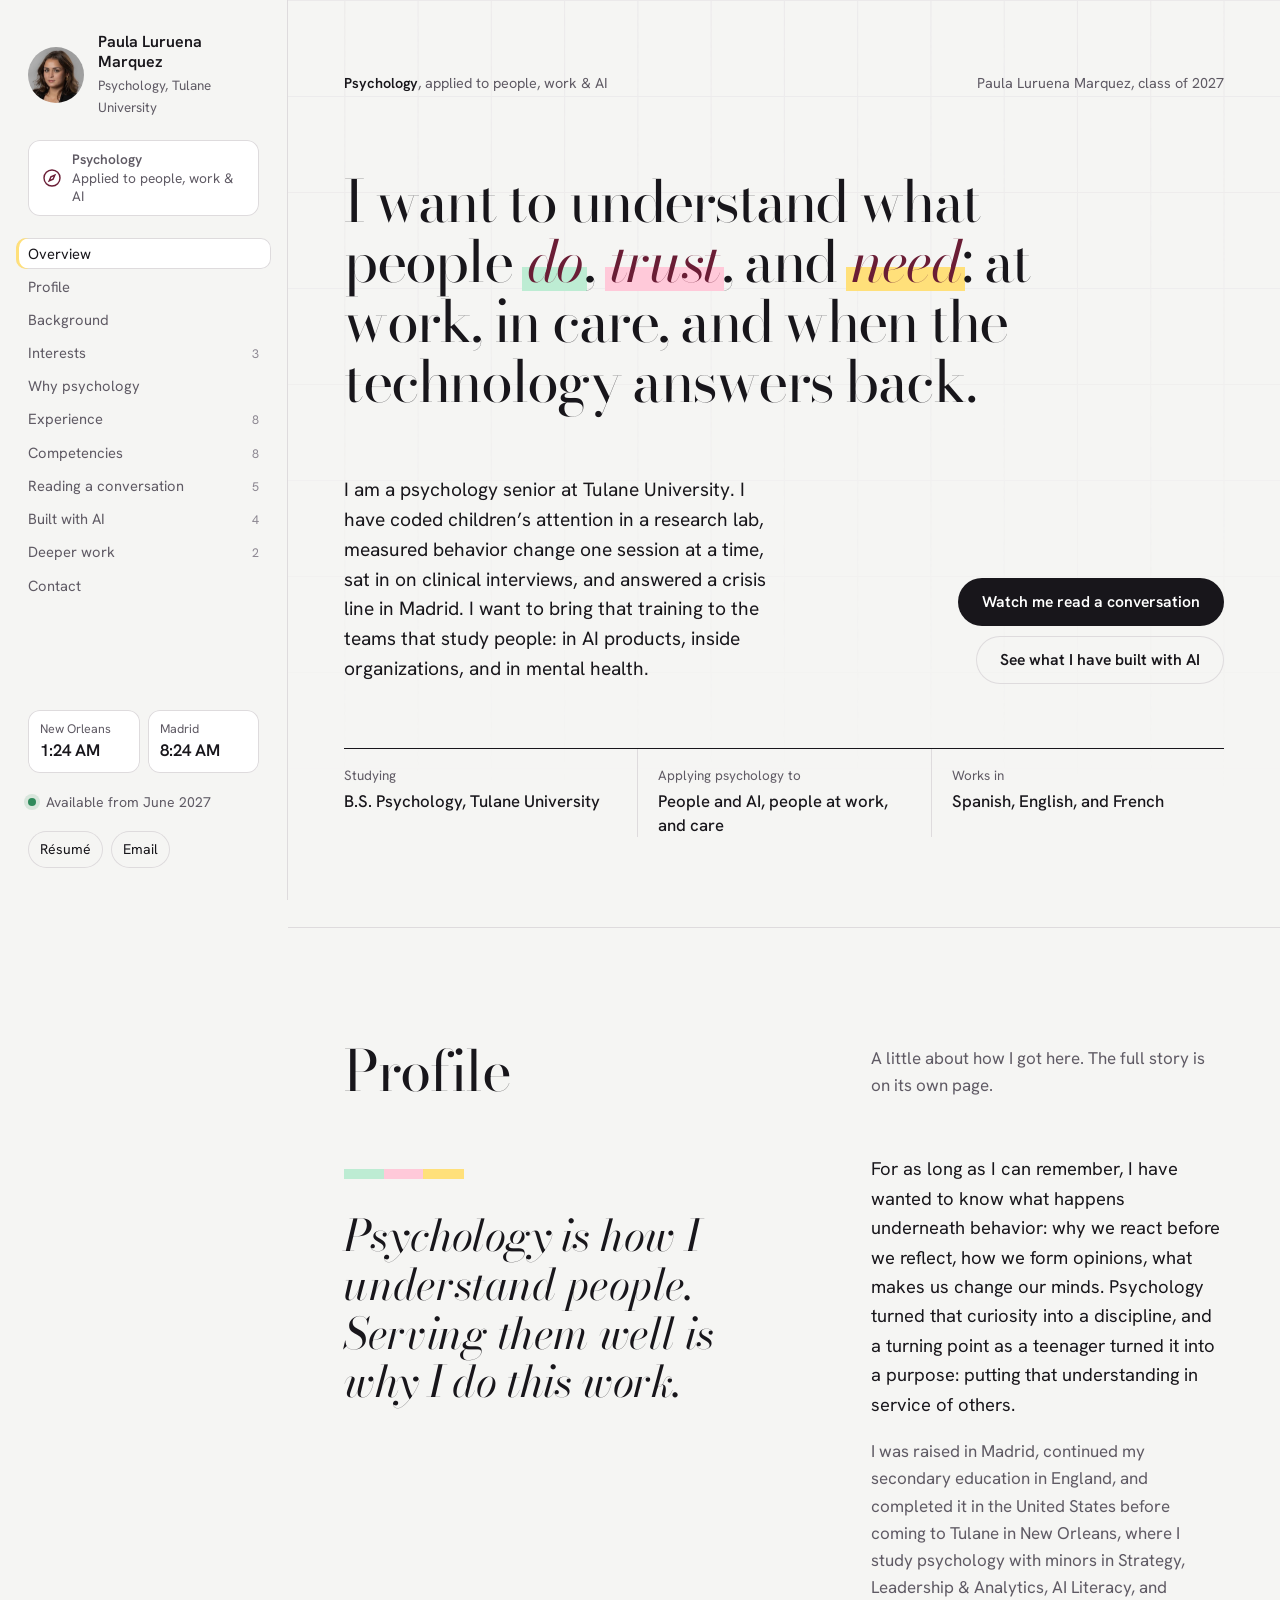
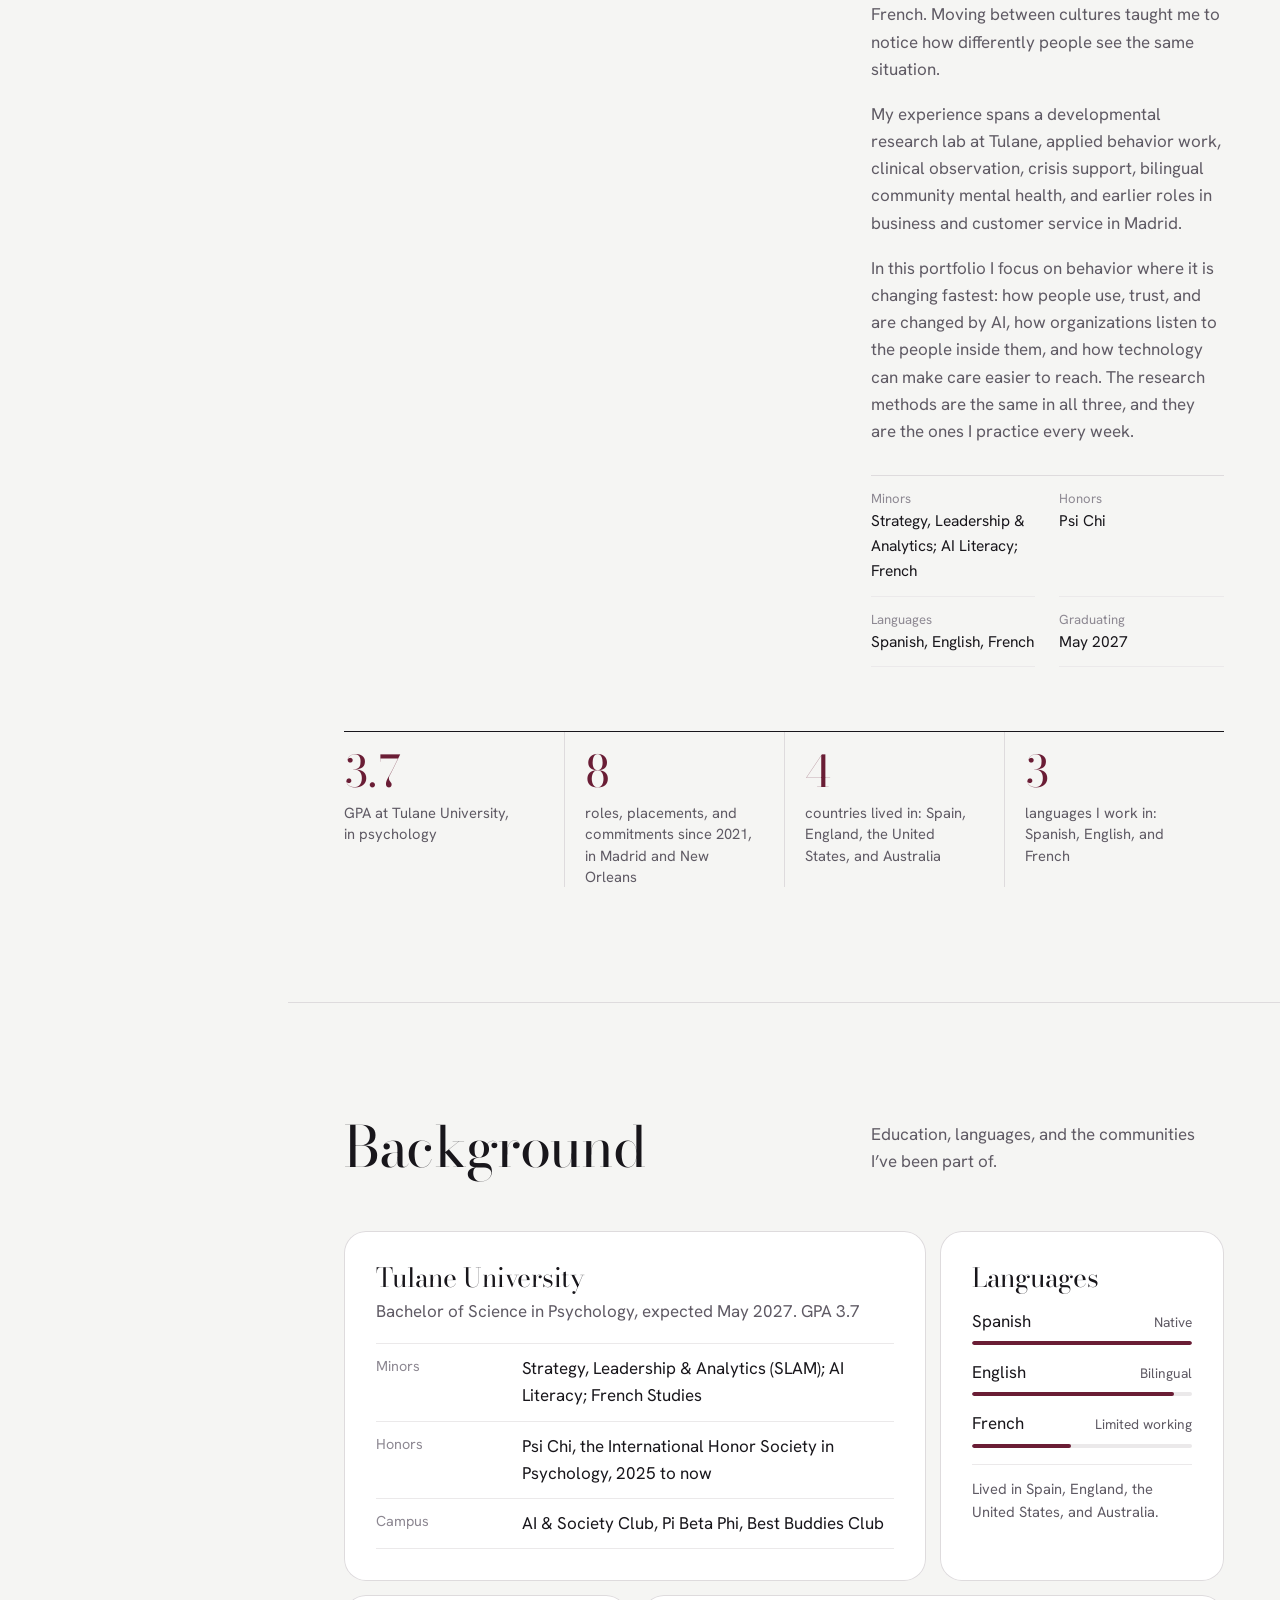
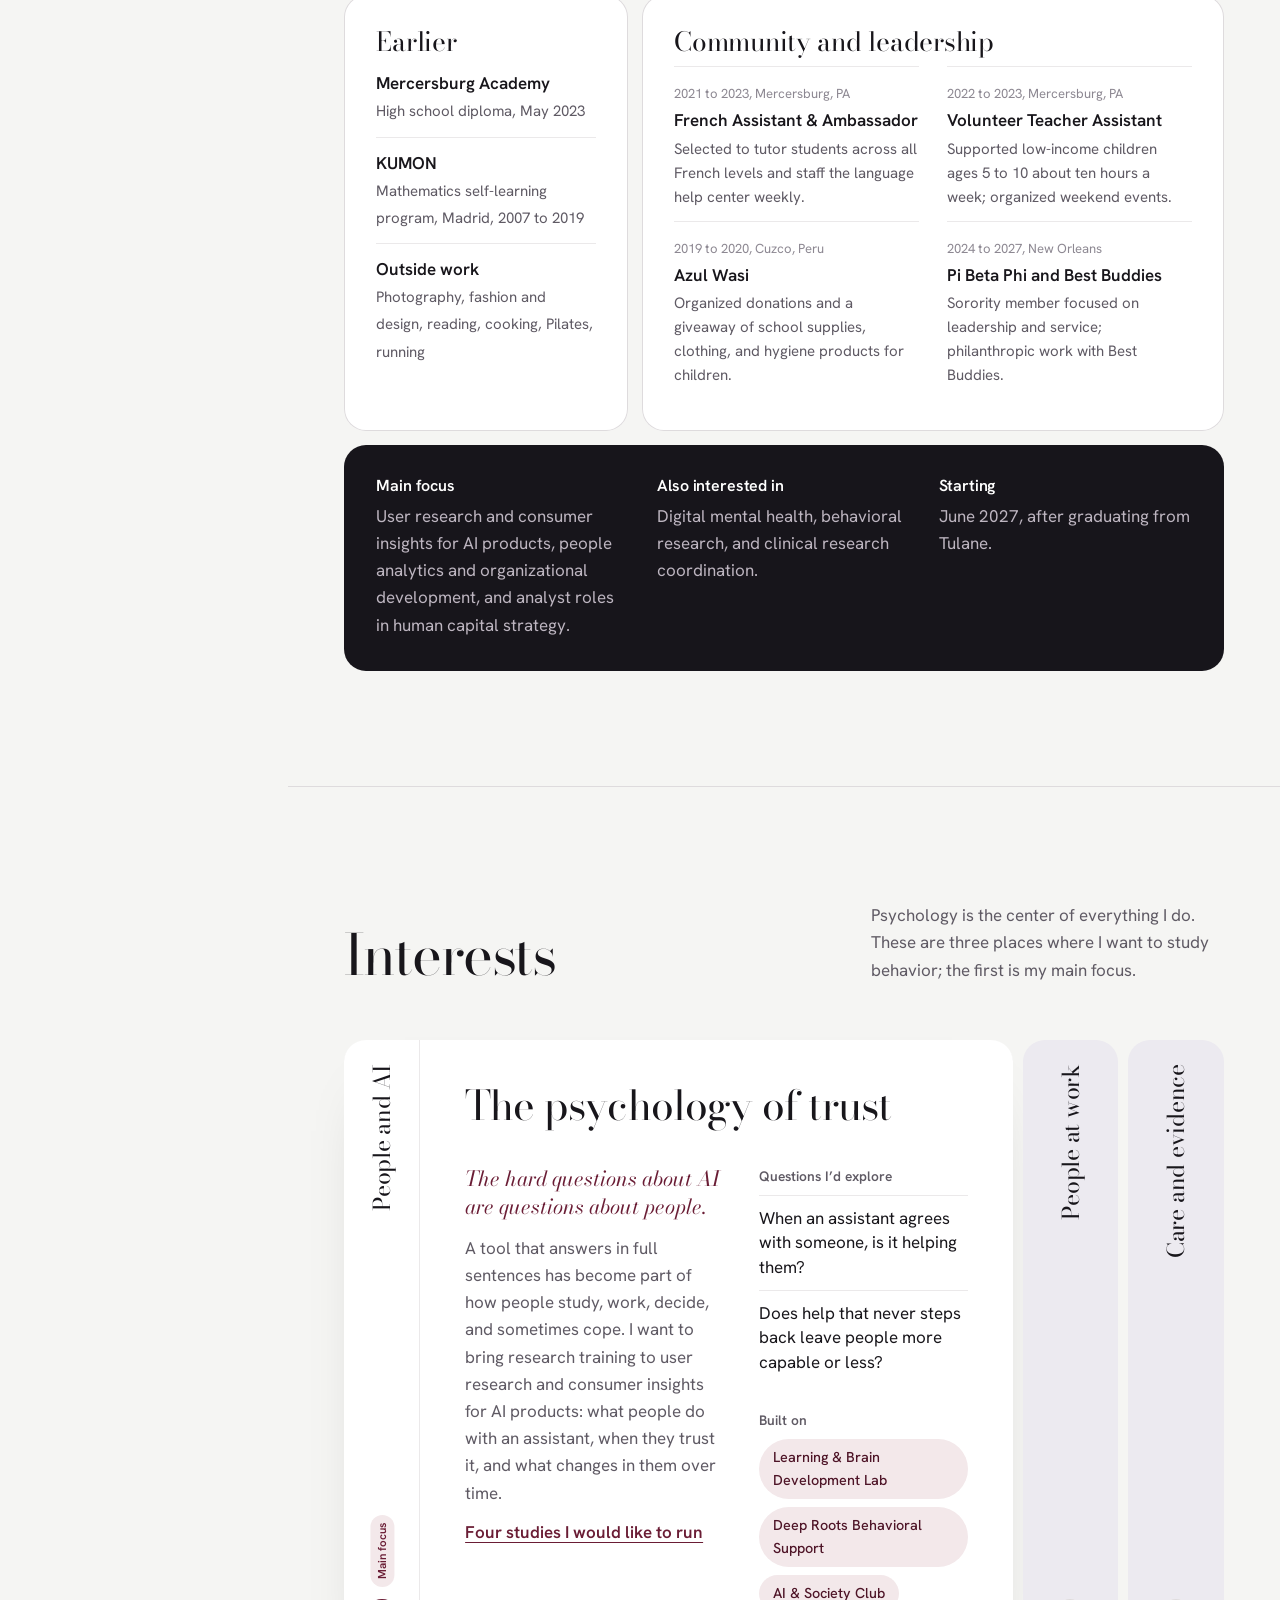
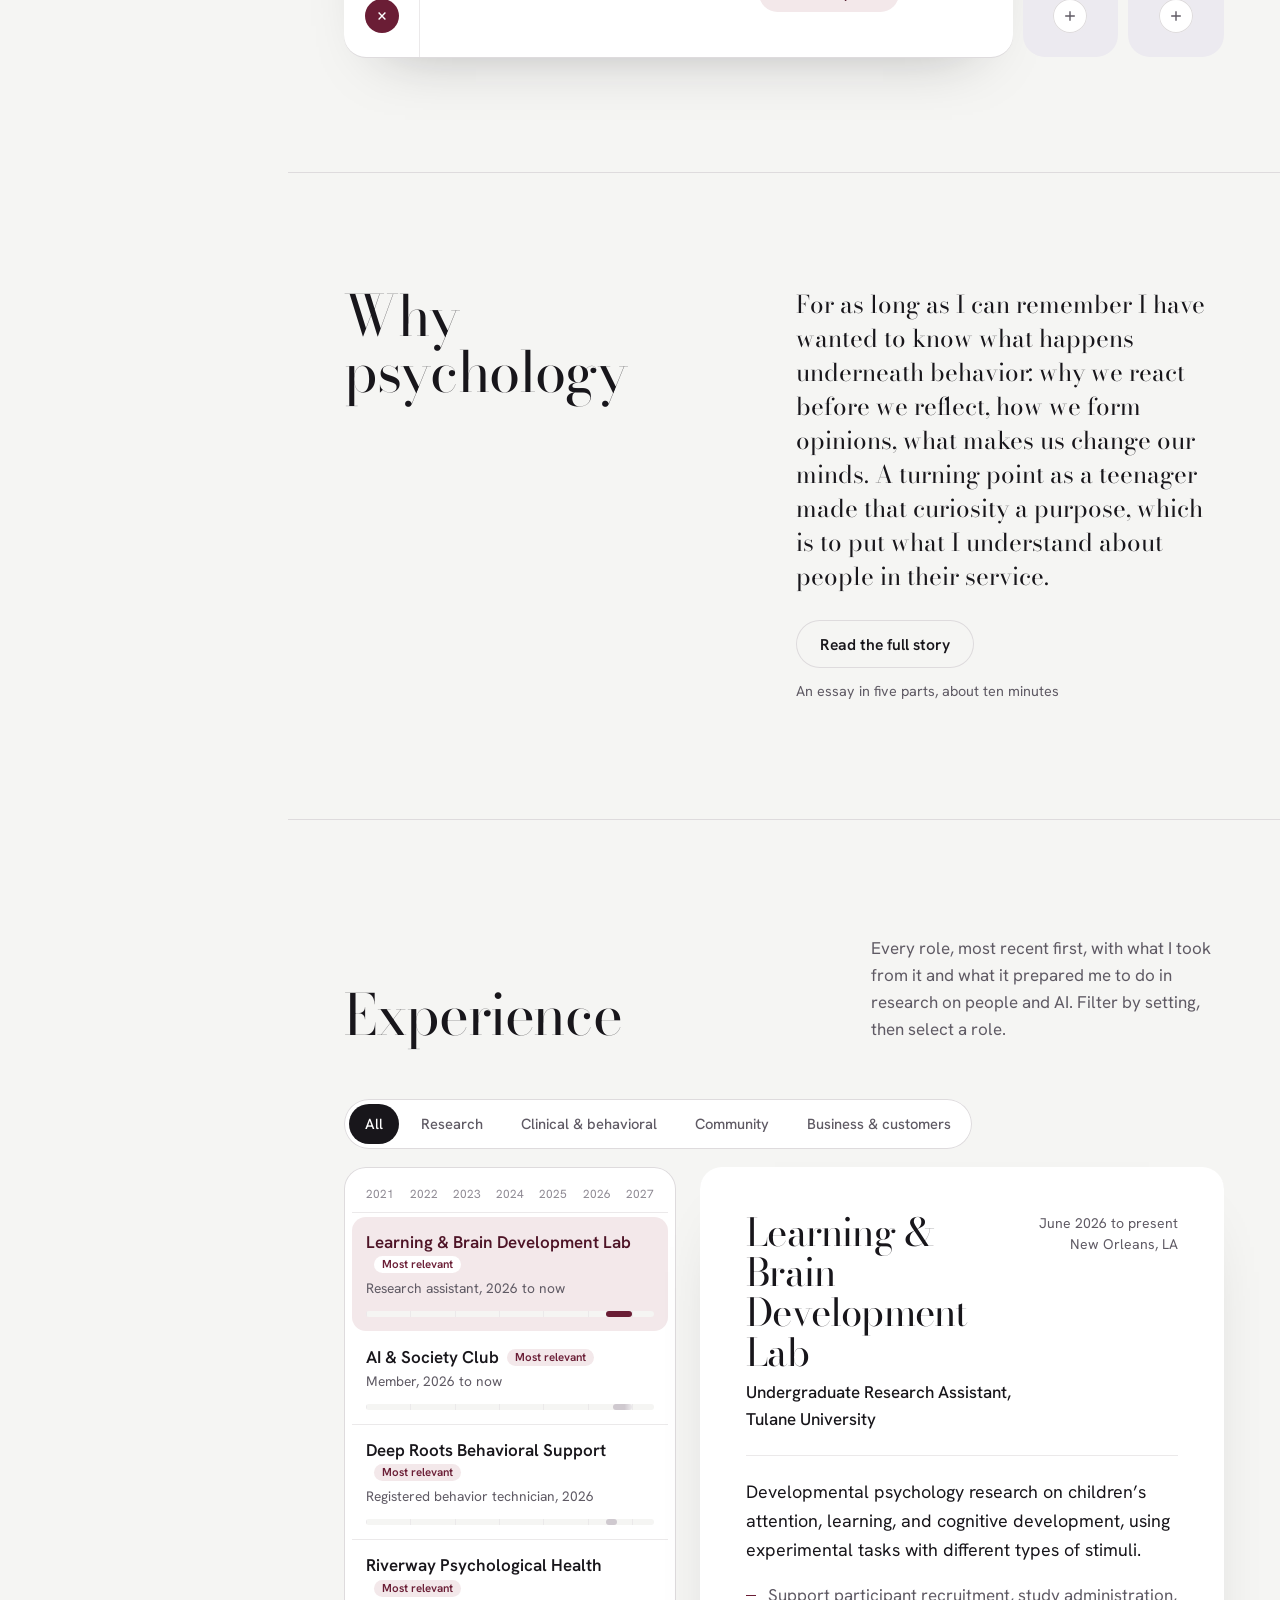
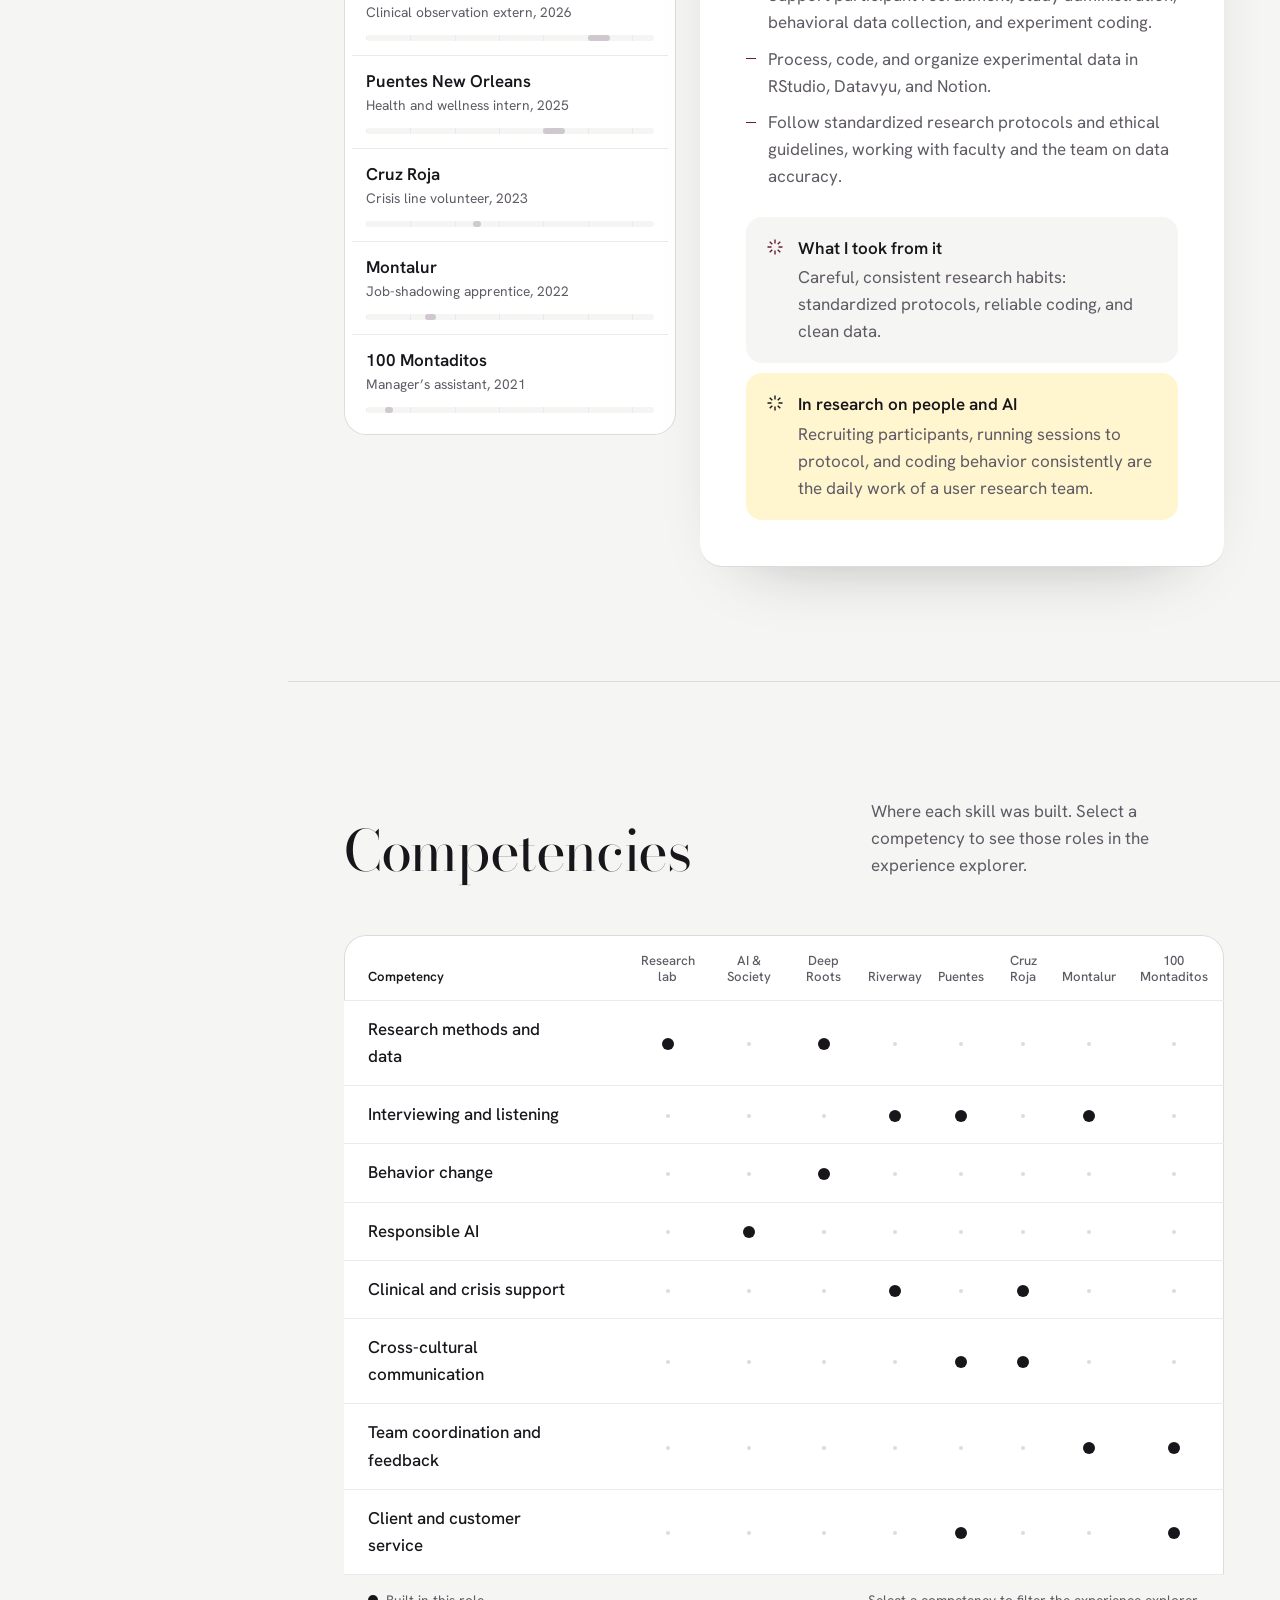
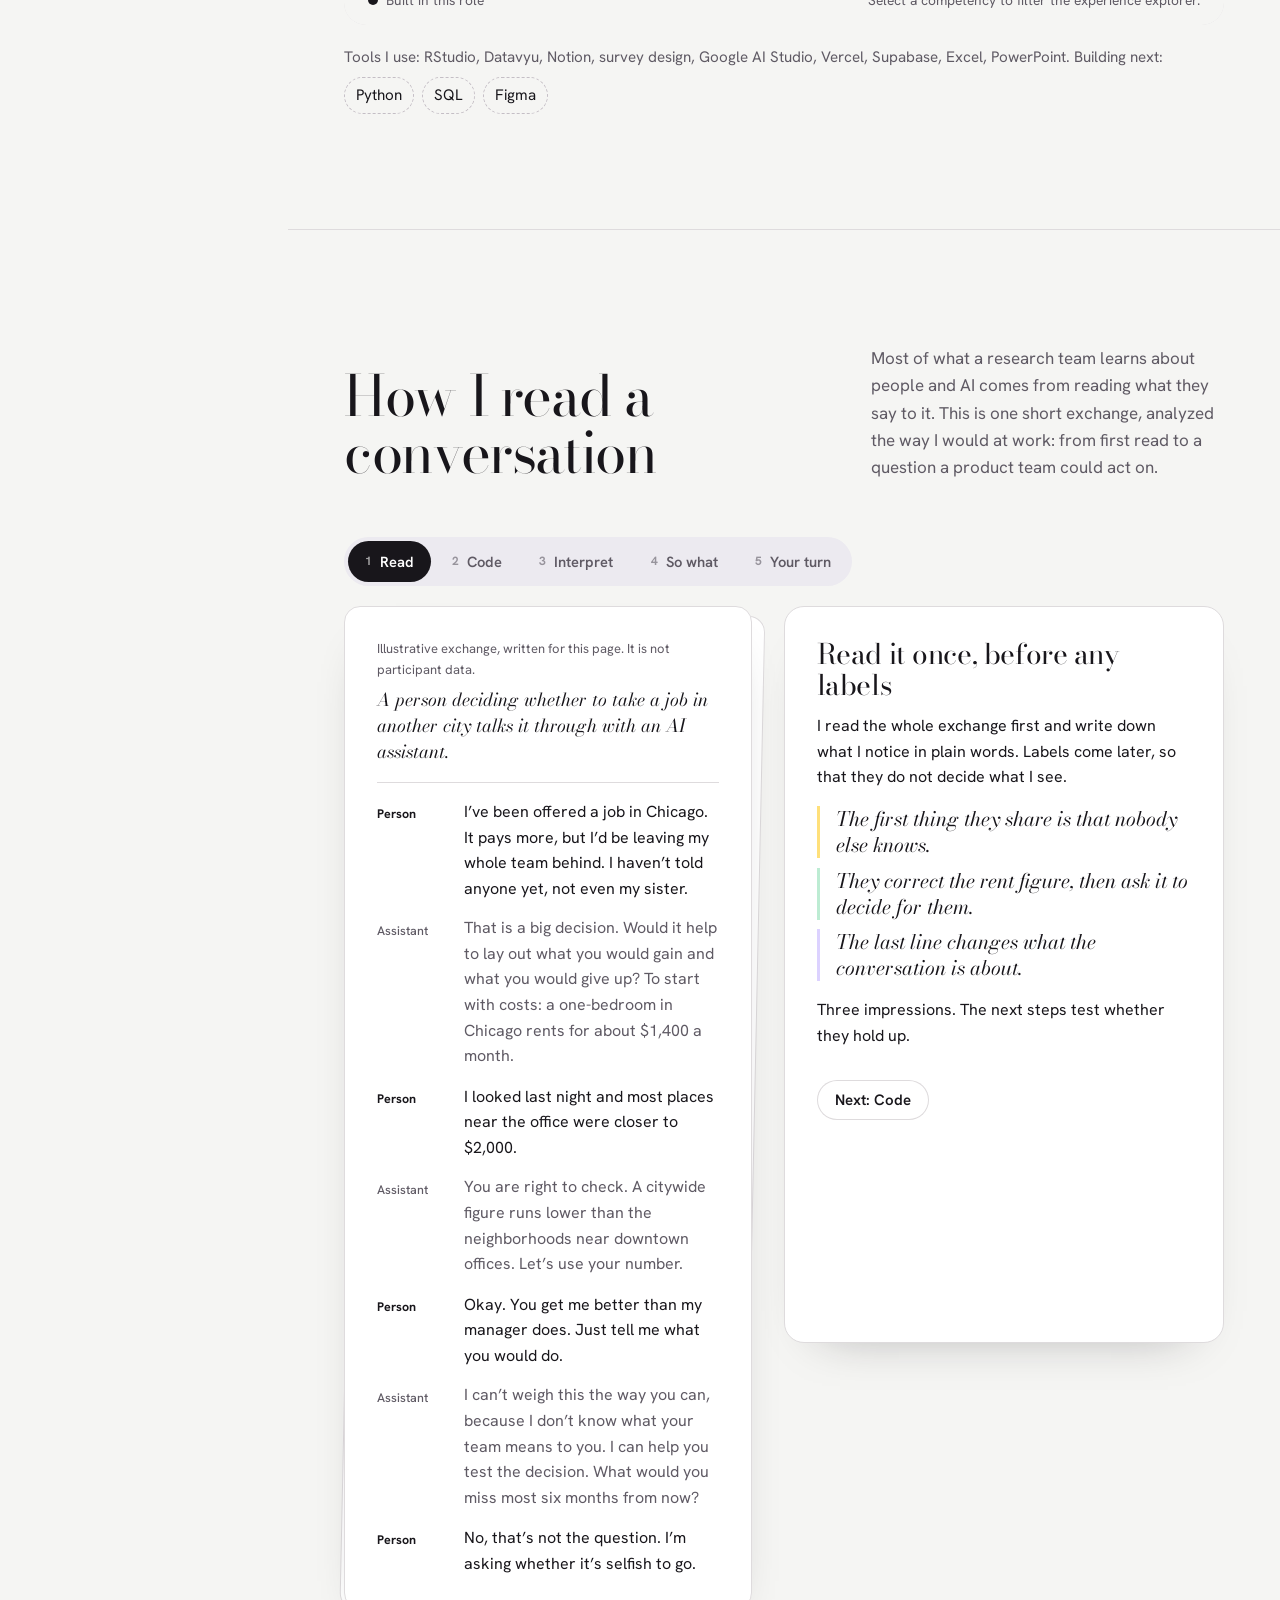
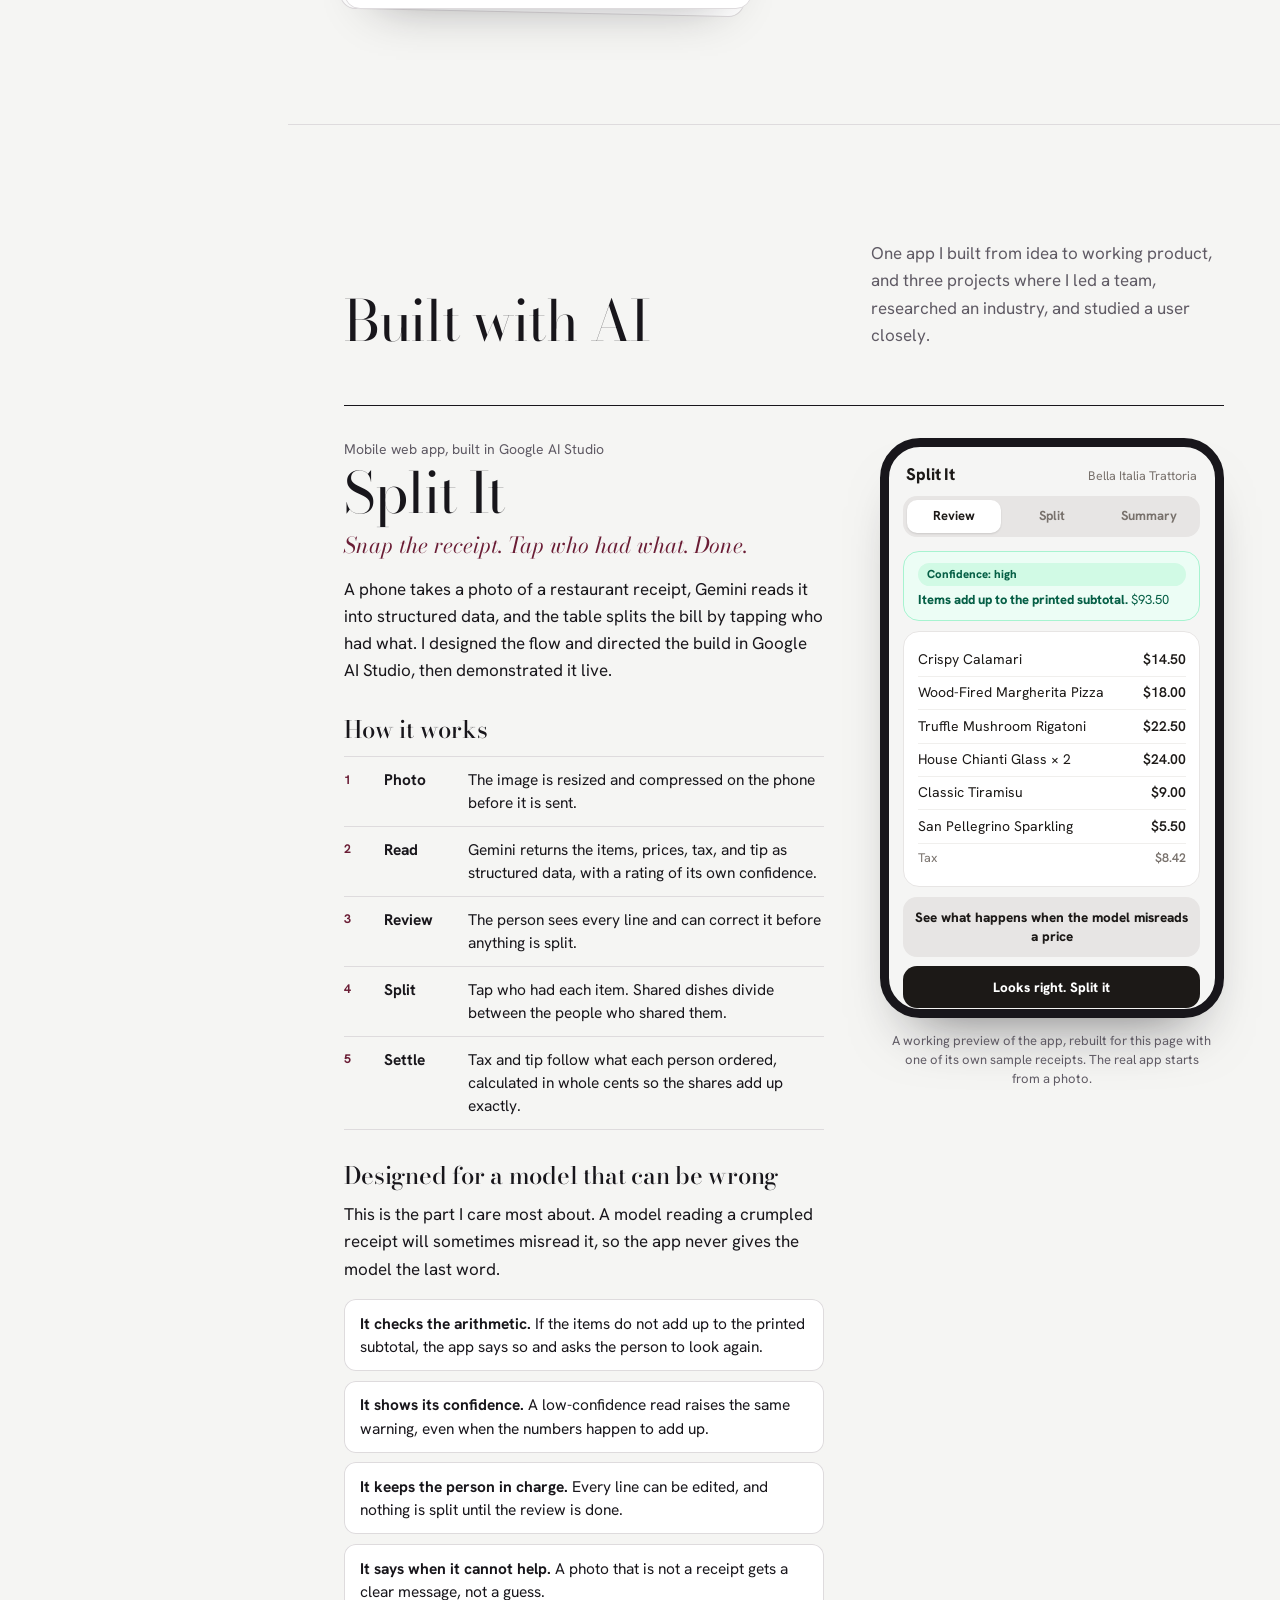
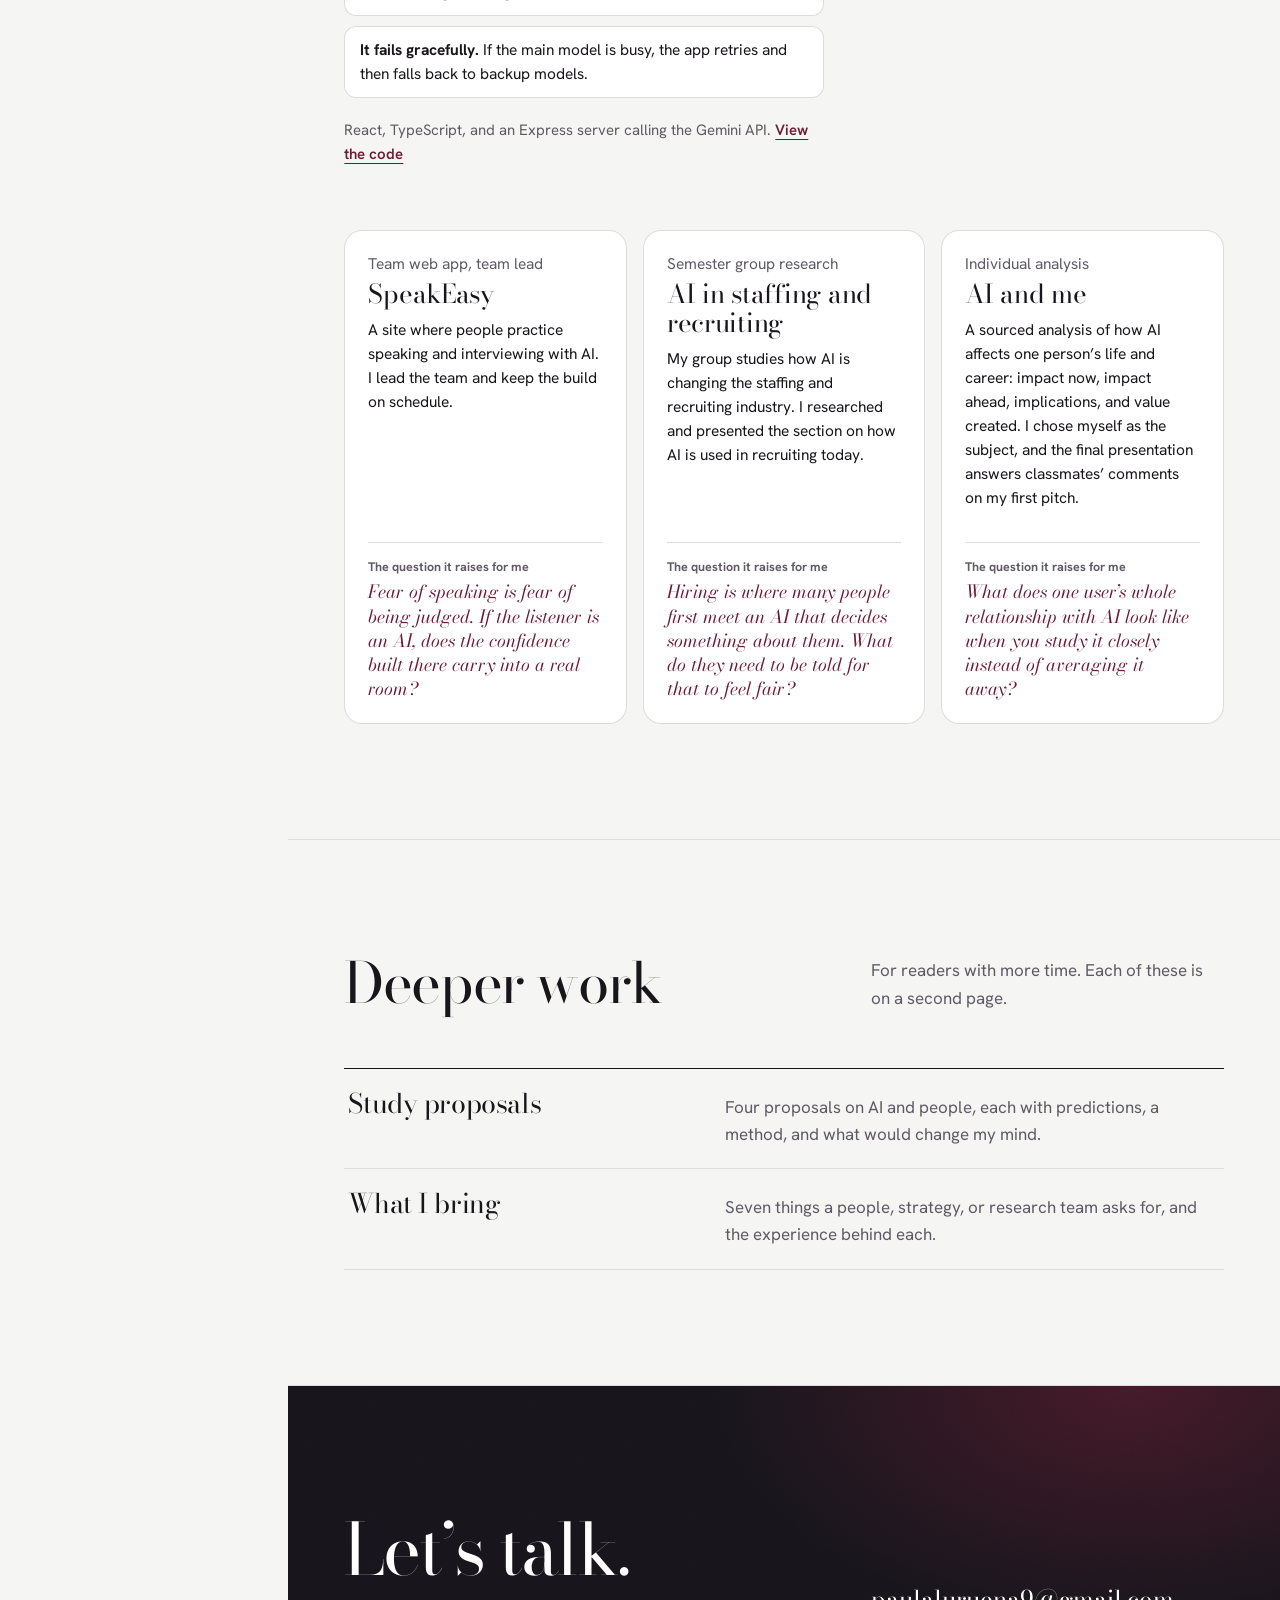
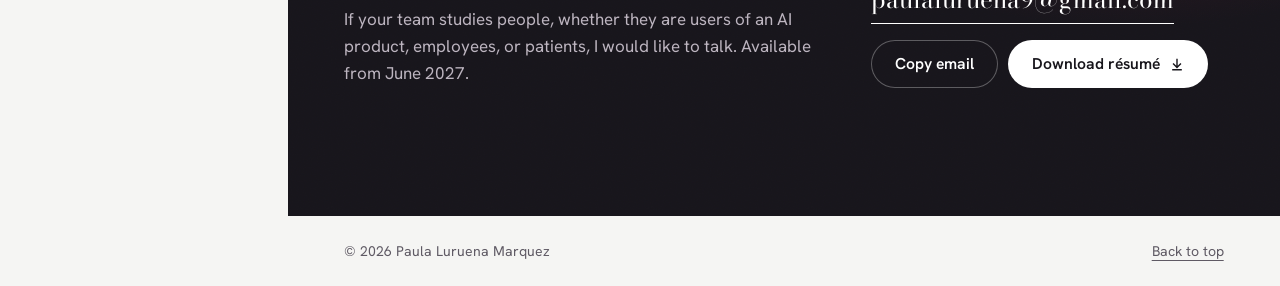
==== commit dd0a9ab3: "Remove high school GPA Co-Authored-By: Claude Fable 5.2 <noreply@anthropic.com> Claude-Session: http" ====
--- a/index.html
+++ b/index.html
@@ -65,7 +65,7 @@
             </dl>
           </div>
         </div>
-        <dl class="record"><div><dt>3.7</dt><dd>GPA at Tulane University, in psychology</dd></div><div><dt>8</dt><dd>roles, placements, and commitments since 2021, in Madrid and New Orleans</dd></div><div><dt>4</dt><dd>countries lived in: Spain, England, the United States, and Australia</dd></div><div><dt>3</dt><dd>languages I work in: Spanish, English, and French</dd></div><div><dt>4.00</dt><dd>high school GPA at Mercersburg Academy, earned in my second language</dd></div></dl>
+        <dl class="record"><div><dt>3.7</dt><dd>GPA at Tulane University, in psychology</dd></div><div><dt>8</dt><dd>roles, placements, and commitments since 2021, in Madrid and New Orleans</dd></div><div><dt>4</dt><dd>countries lived in: Spain, England, the United States, and Australia</dd></div><div><dt>3</dt><dd>languages I work in: Spanish, English, and French</dd></div></dl>
       </div>
     </section>
 
@@ -93,7 +93,7 @@
           <article class="tile tile-earlier">
             <h3>Earlier</h3>
             <ul class="earlier-list">
-              <li><strong>Mercersburg Academy</strong><span>High school diploma, May 2023, 4.00 GPA</span></li>
+              <li><strong>Mercersburg Academy</strong><span>High school diploma, May 2023</span></li>
               <li><strong>KUMON</strong><span>Mathematics self-learning program, Madrid, 2007 to 2019</span></li>
               <li><strong>Outside work</strong><span>Photography, fashion and design, reading, cooking, Pilates, running</span></li>
             </ul>
--- a/styles.css
+++ b/styles.css
@@ -877,7 +877,7 @@
 .xnote{color:var(--soft);font-size:.88rem}
 .xnote .chip-link{font-size:.82rem;padding:3px 10px}
 /* the record, under the profile */
-.record{display:grid;grid-template-columns:repeat(5,1fr);margin-top:clamp(36px,5vw,64px);border-top:1px solid var(--ink)}
+.record{display:grid;grid-template-columns:repeat(4,1fr);margin-top:clamp(36px,5vw,64px);border-top:1px solid var(--ink)}
 .record>div{padding:18px 20px 0 0}
 .record>div+div{padding-left:20px;border-left:1px solid var(--line)}
 .record dt{font-family:var(--serif);font-size:clamp(2.2rem,3.4vw,3.1rem);line-height:1;letter-spacing:-.02em;color:var(--wine)}
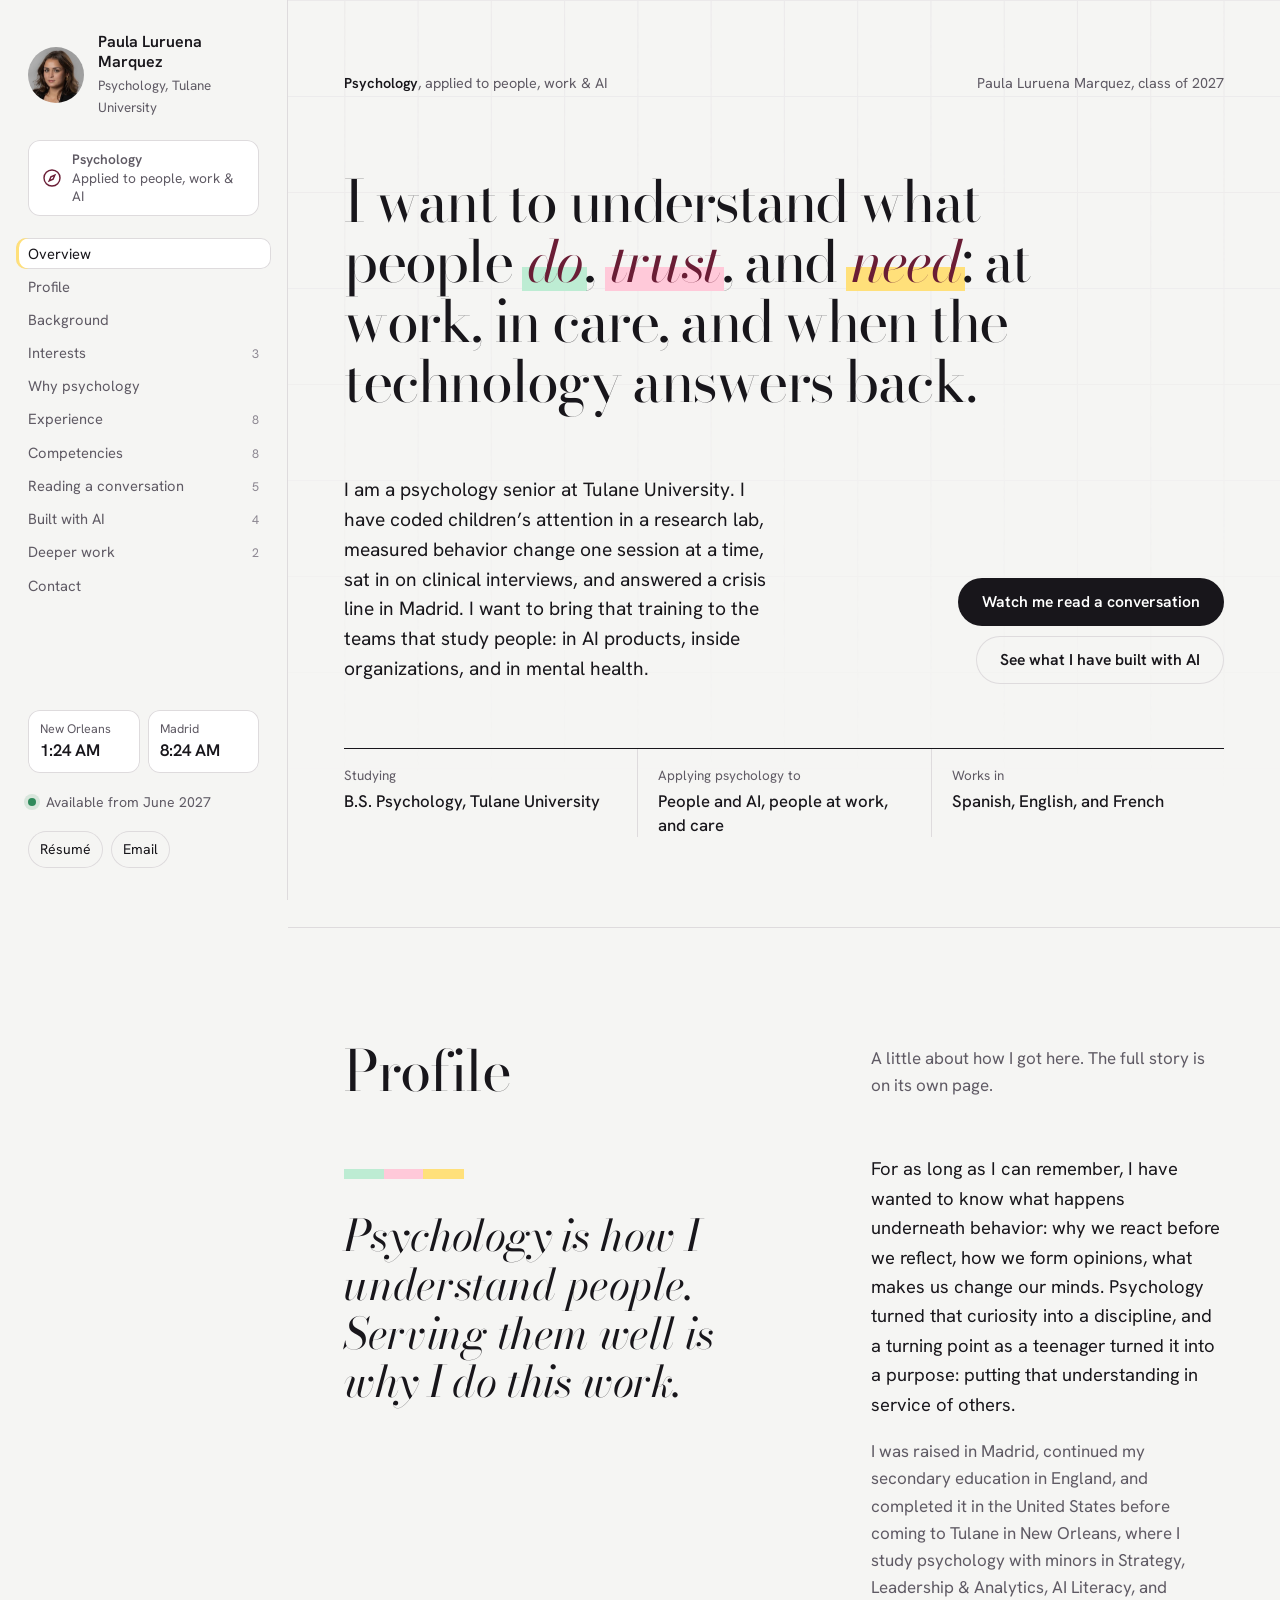
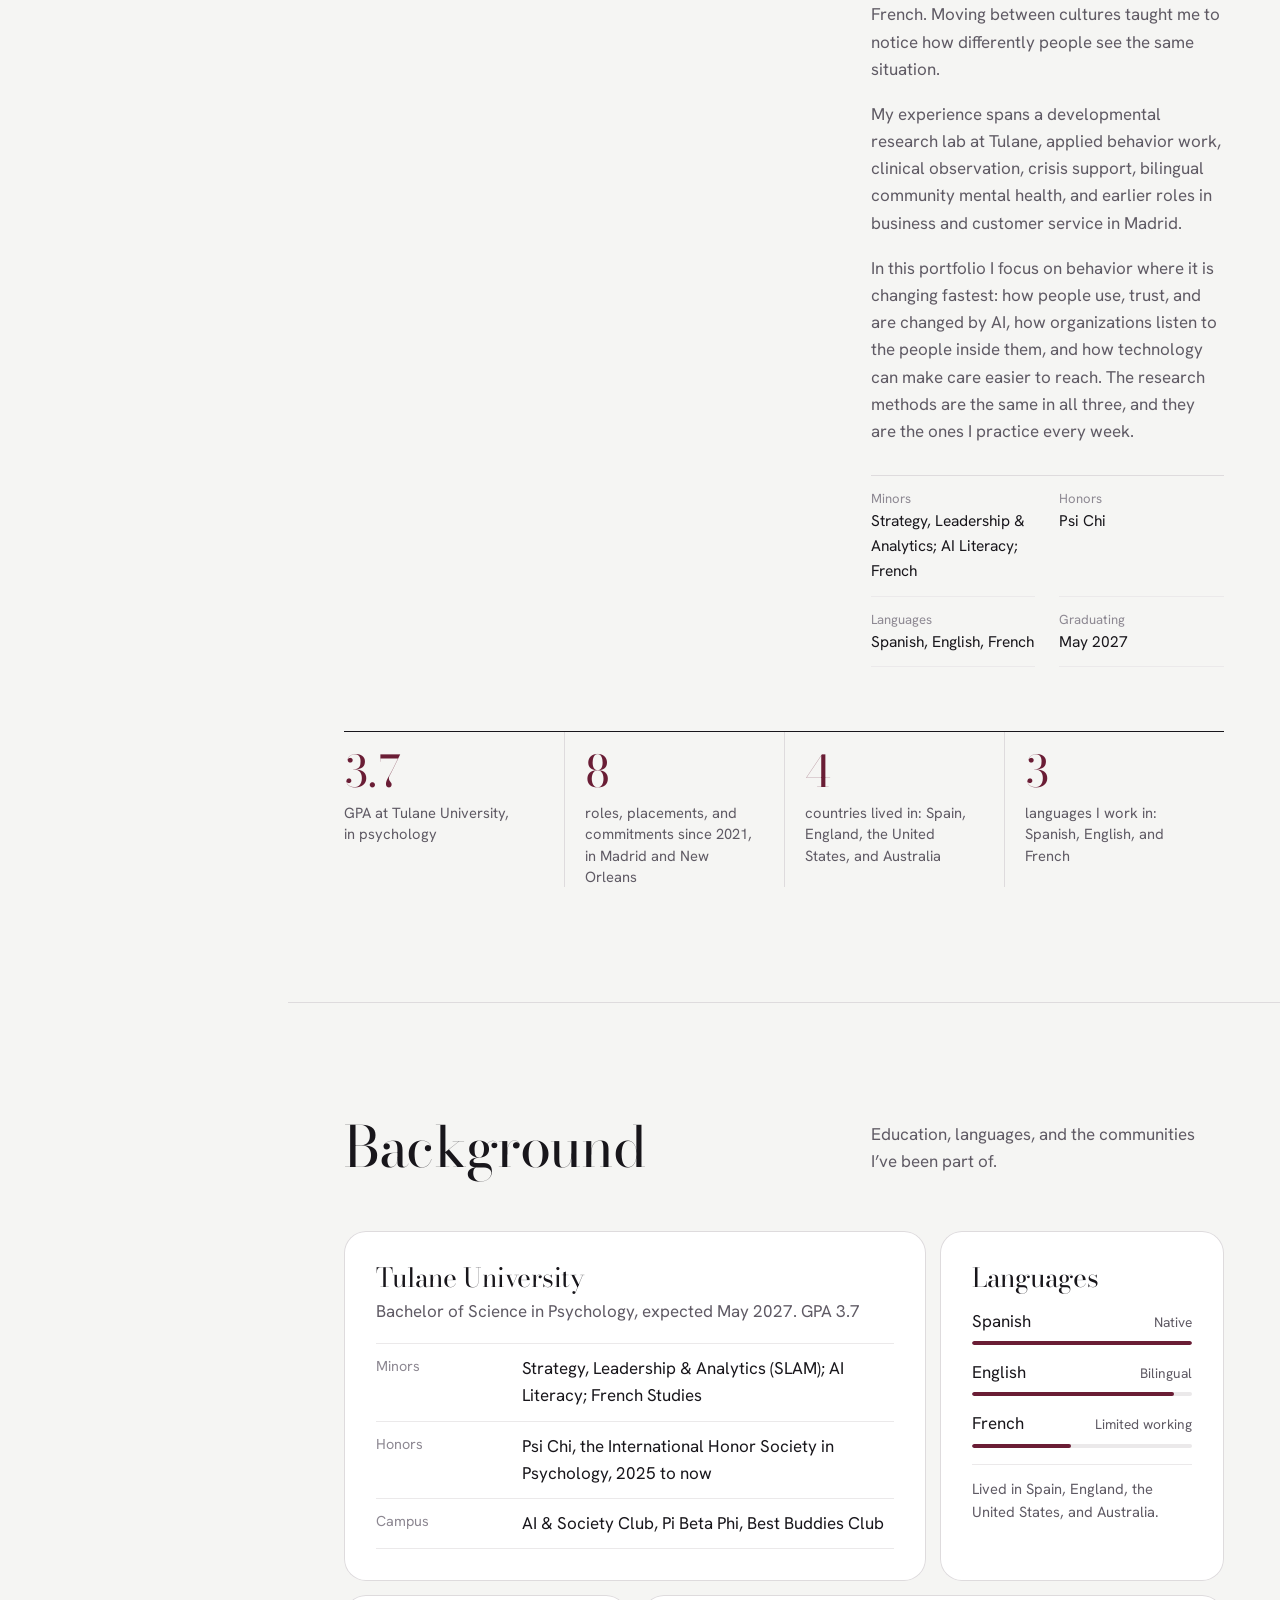
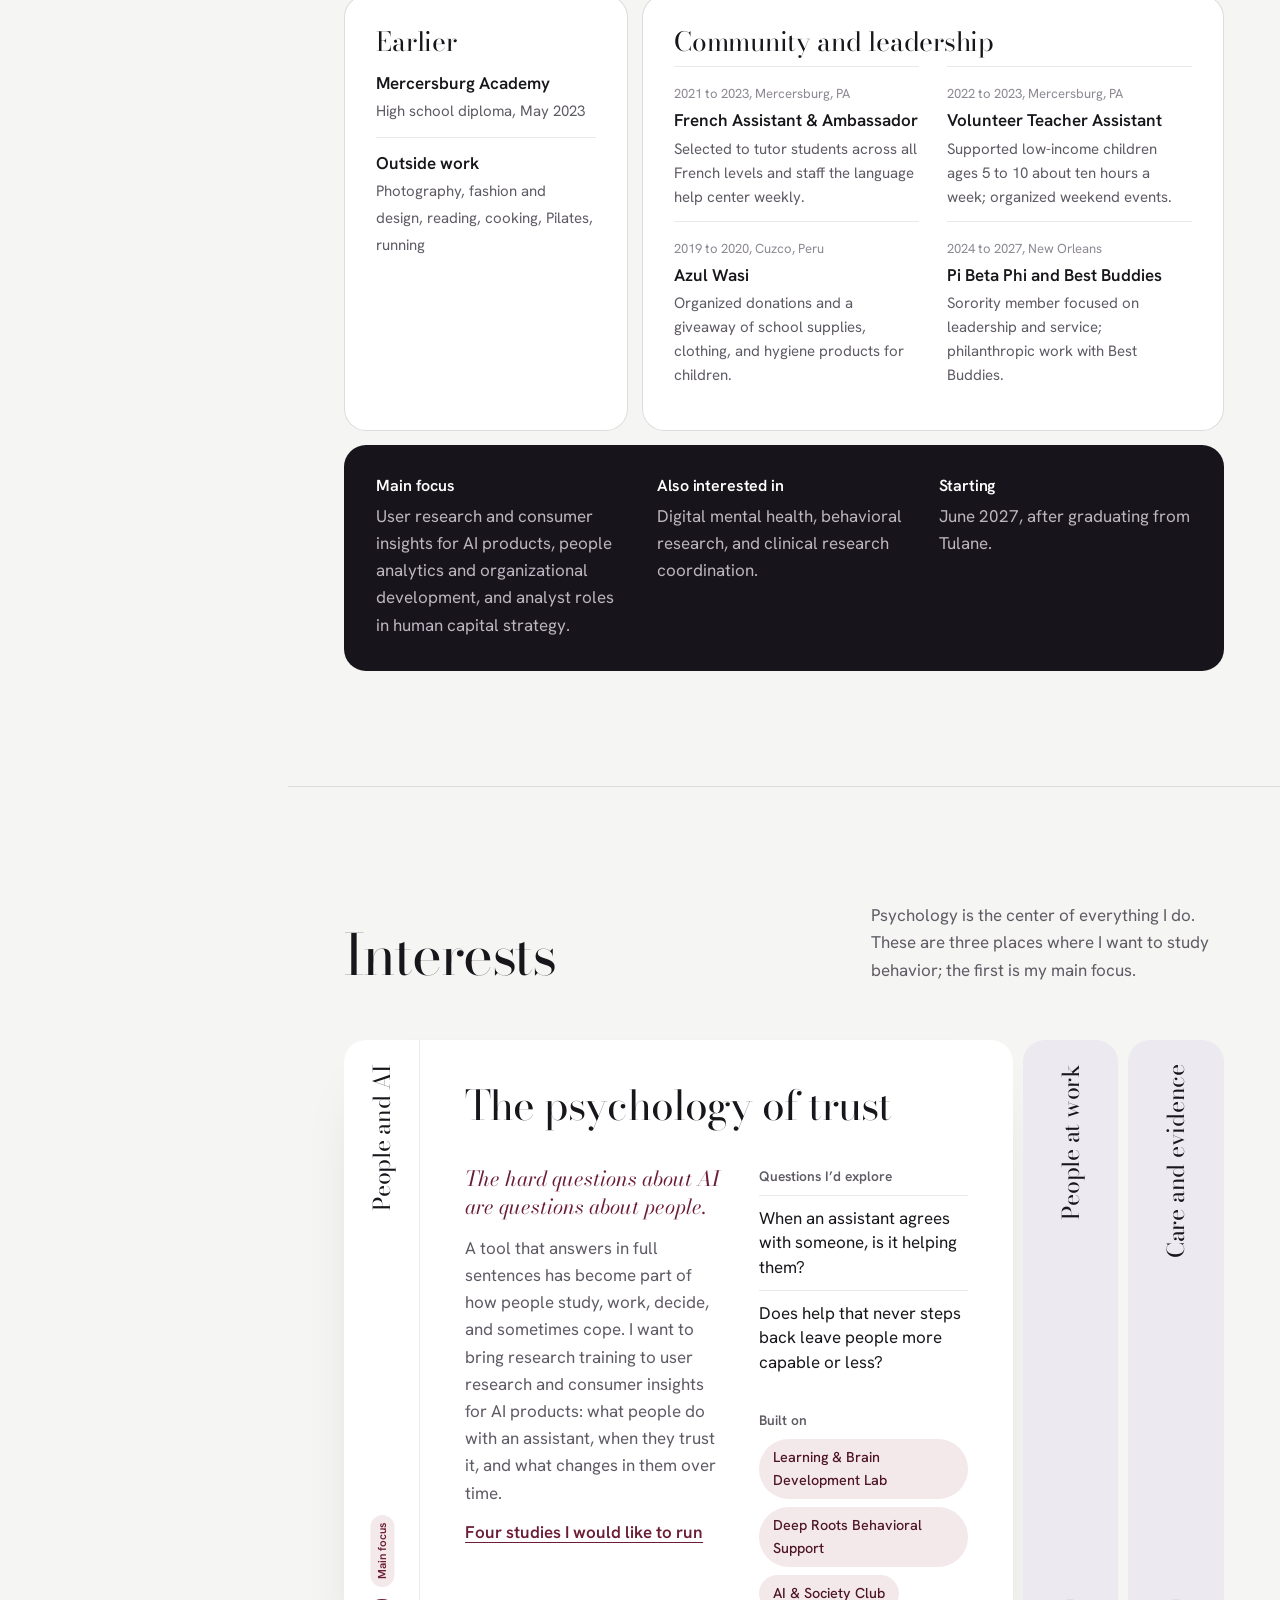
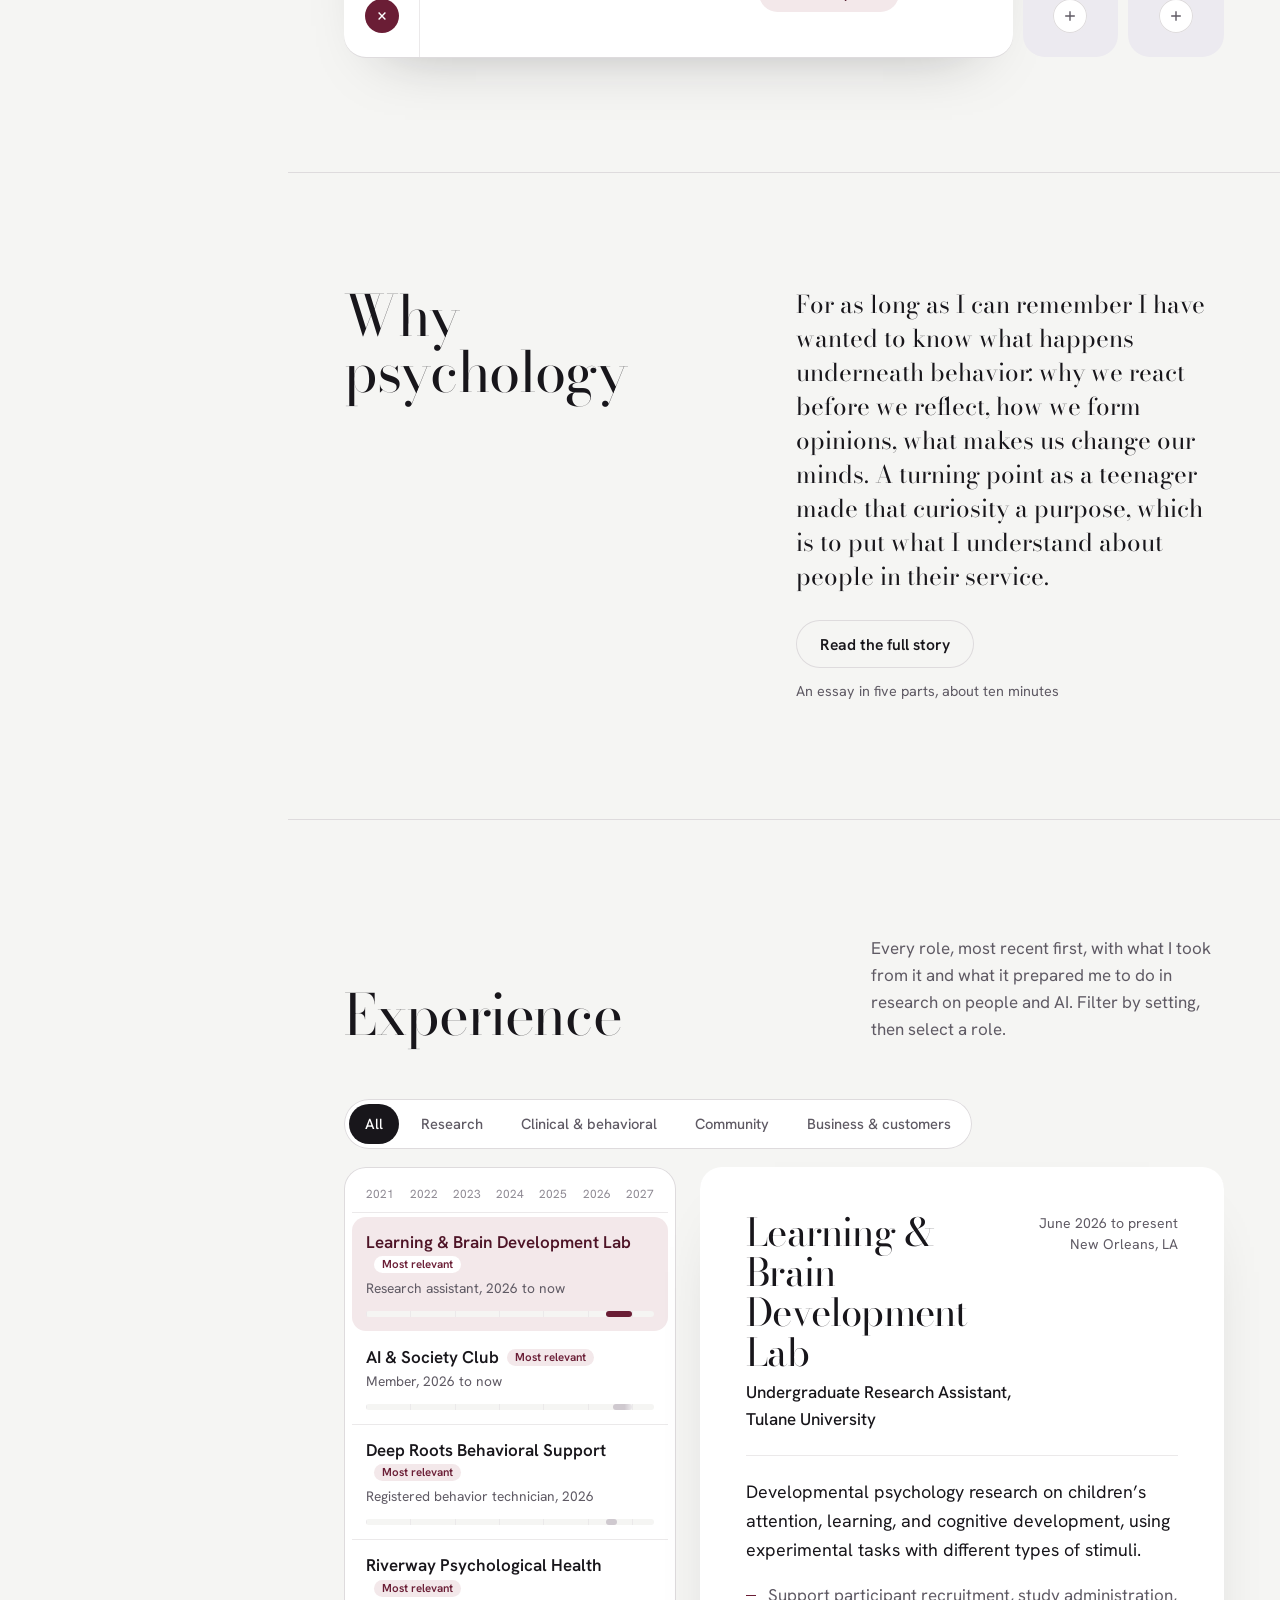
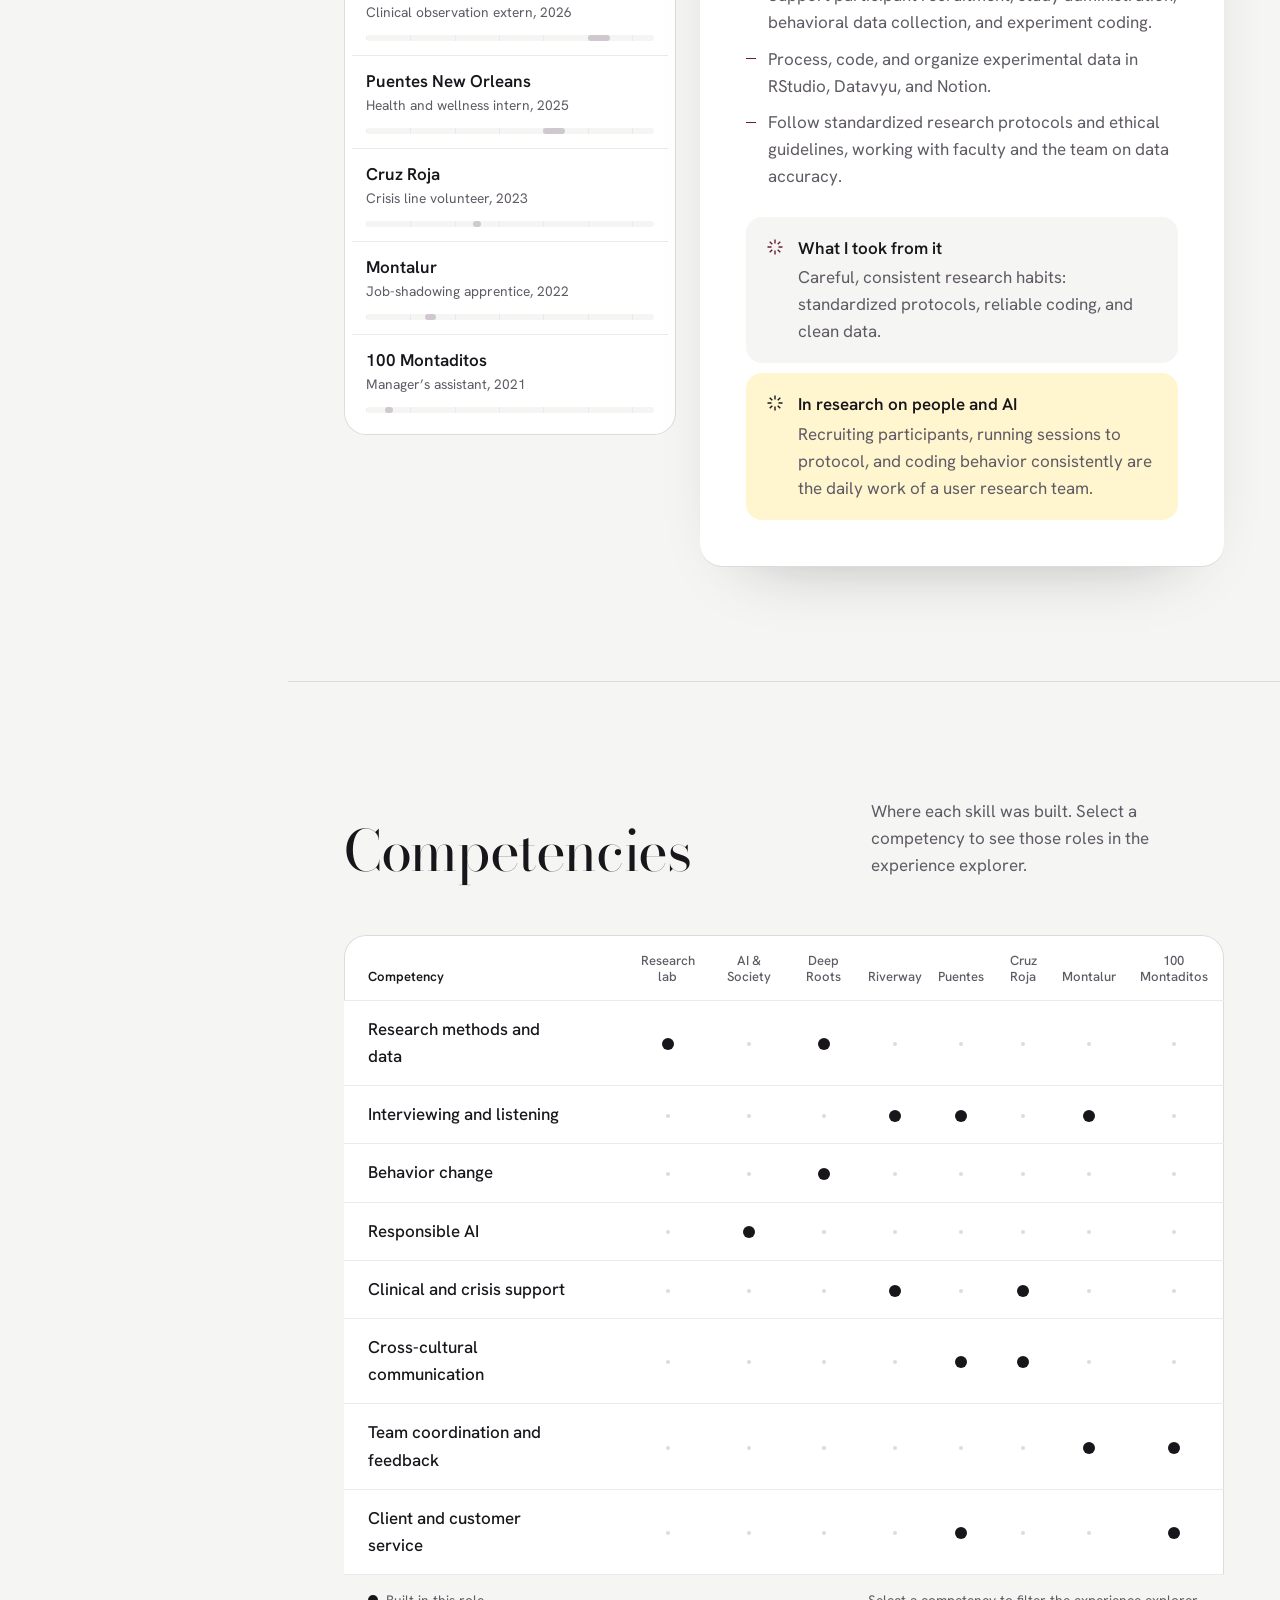
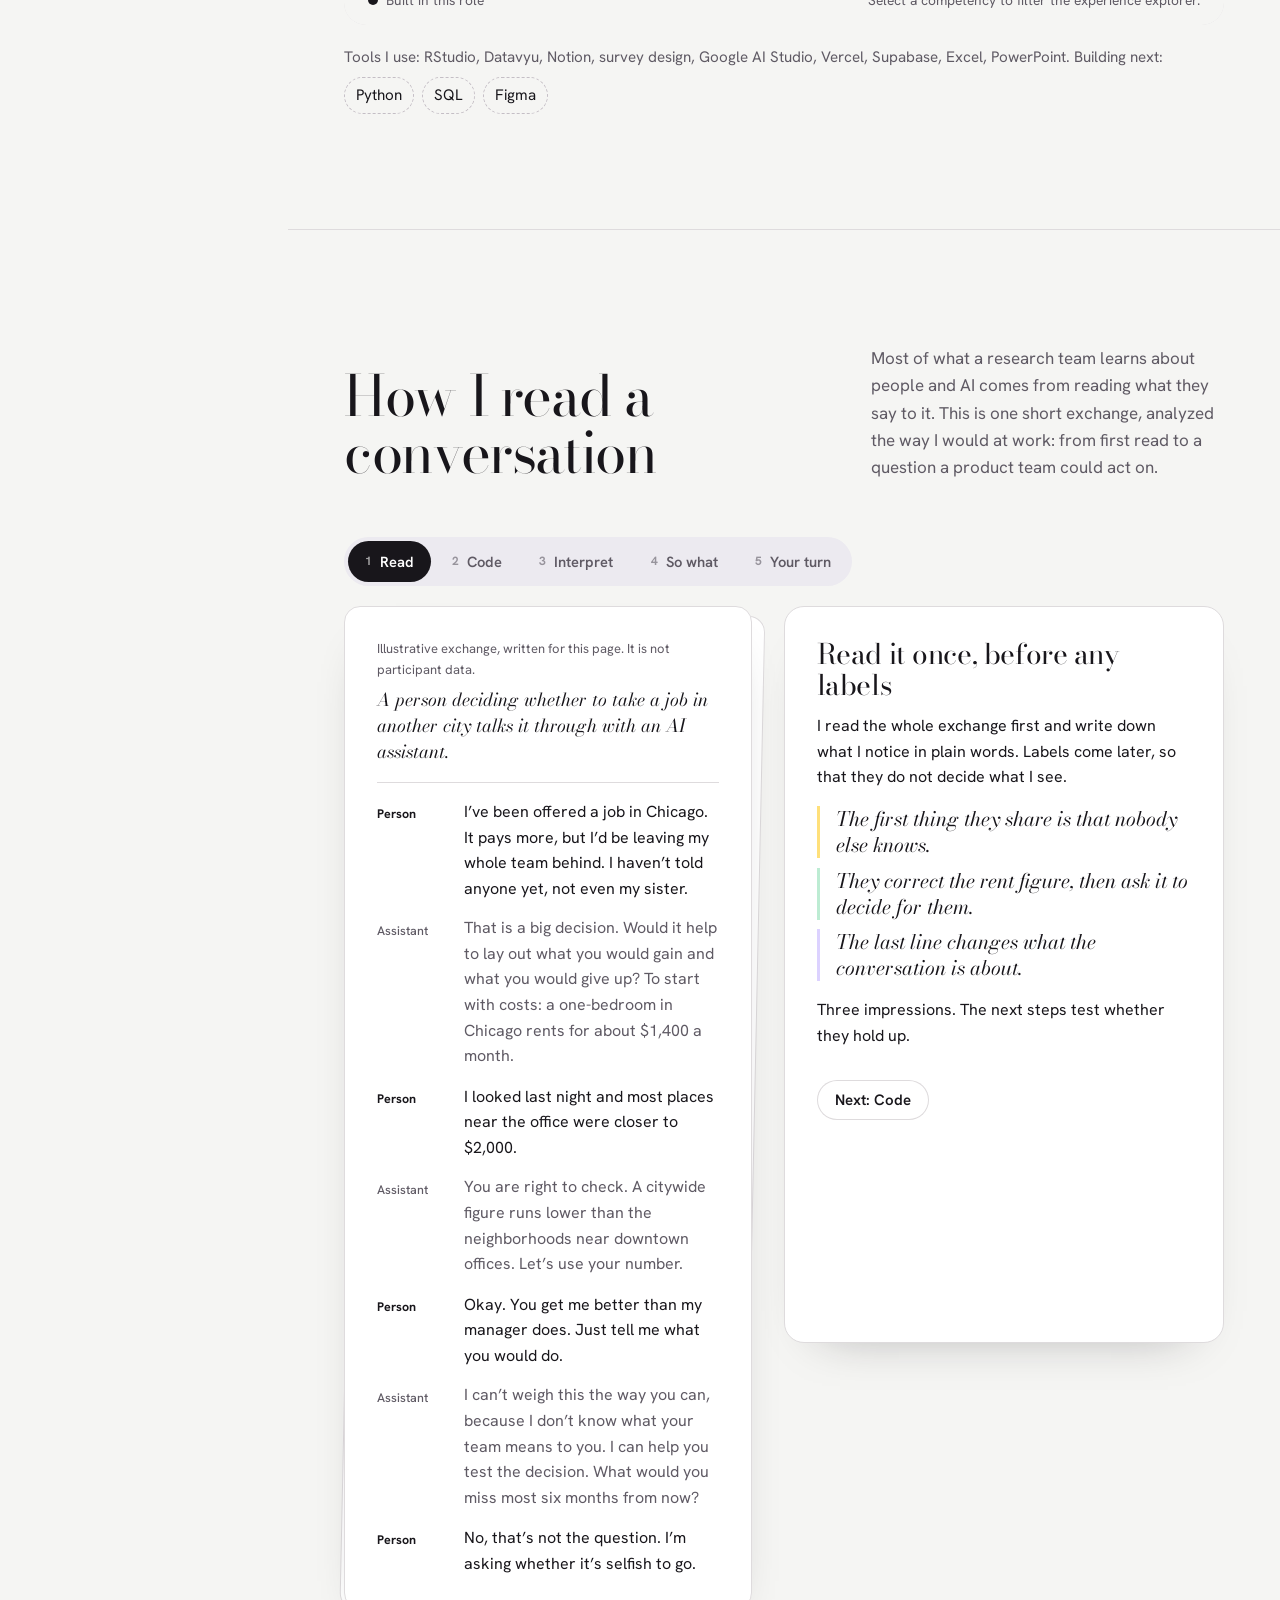
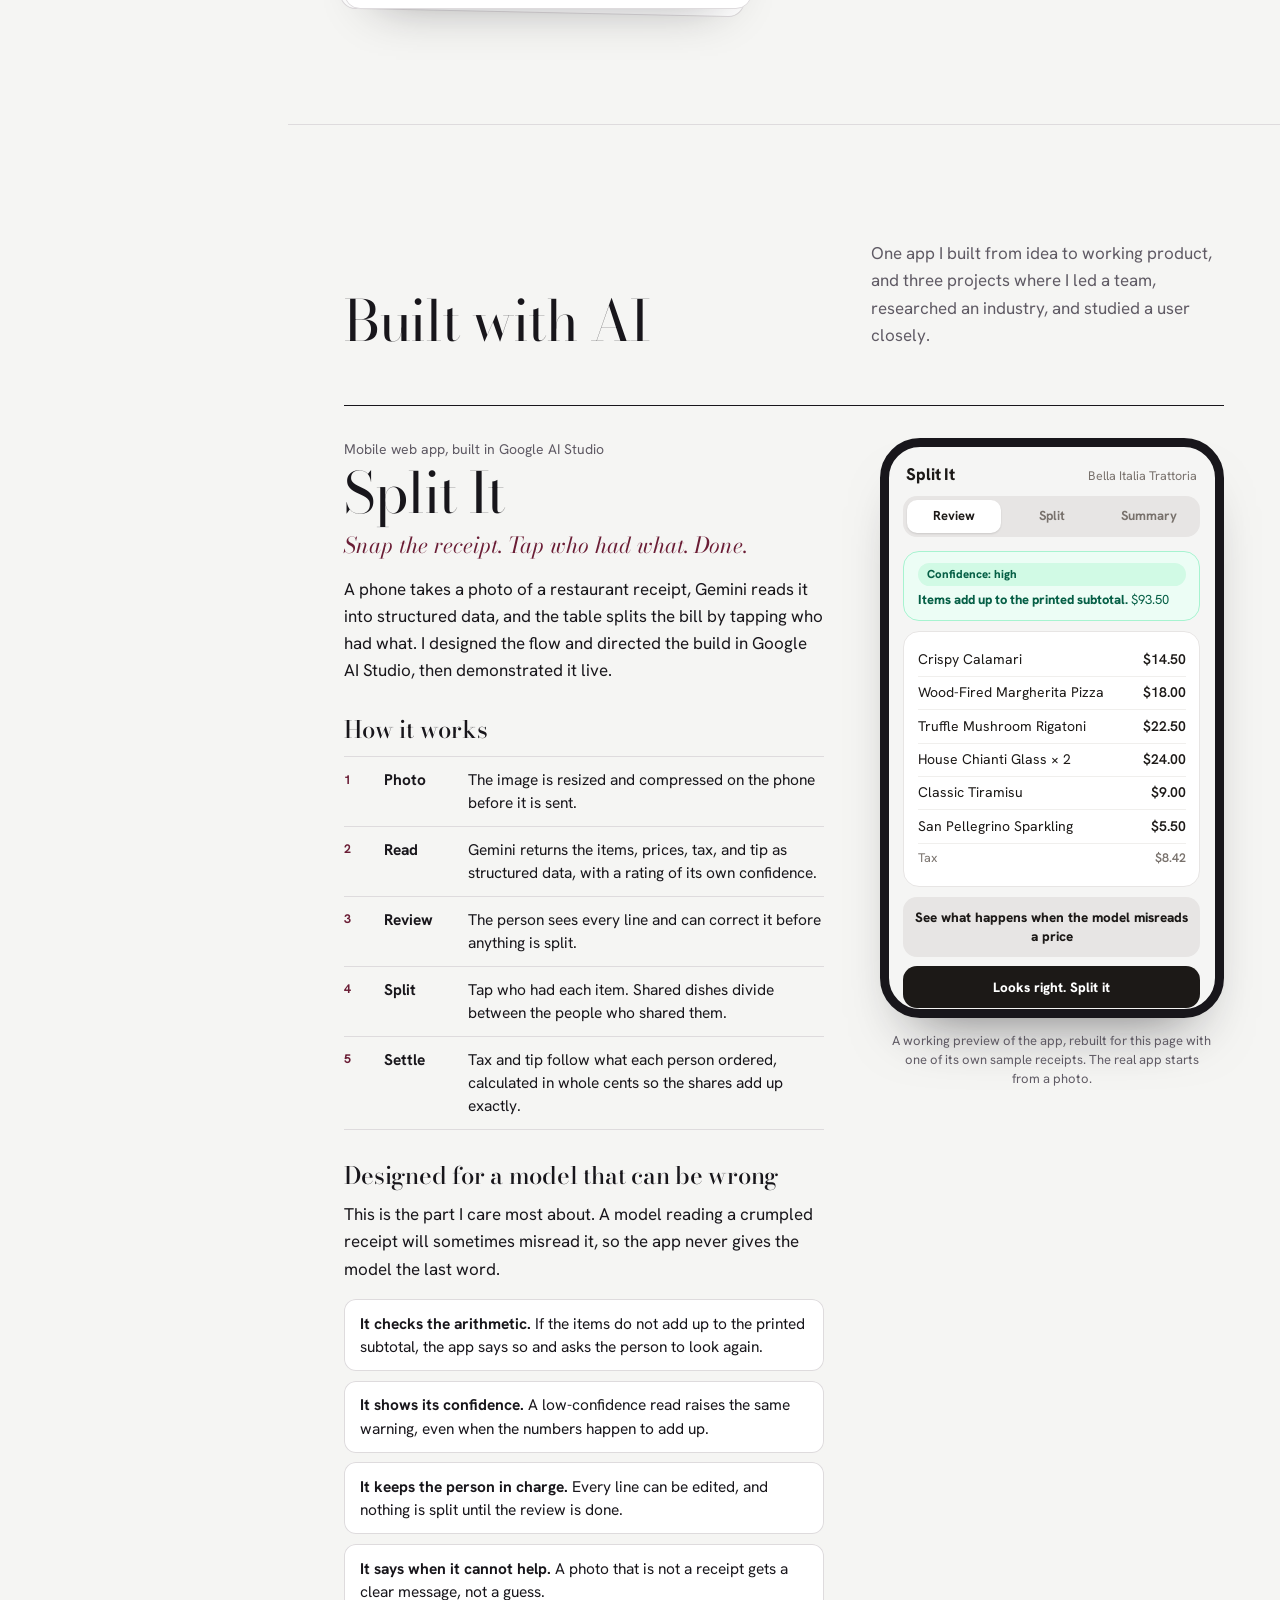
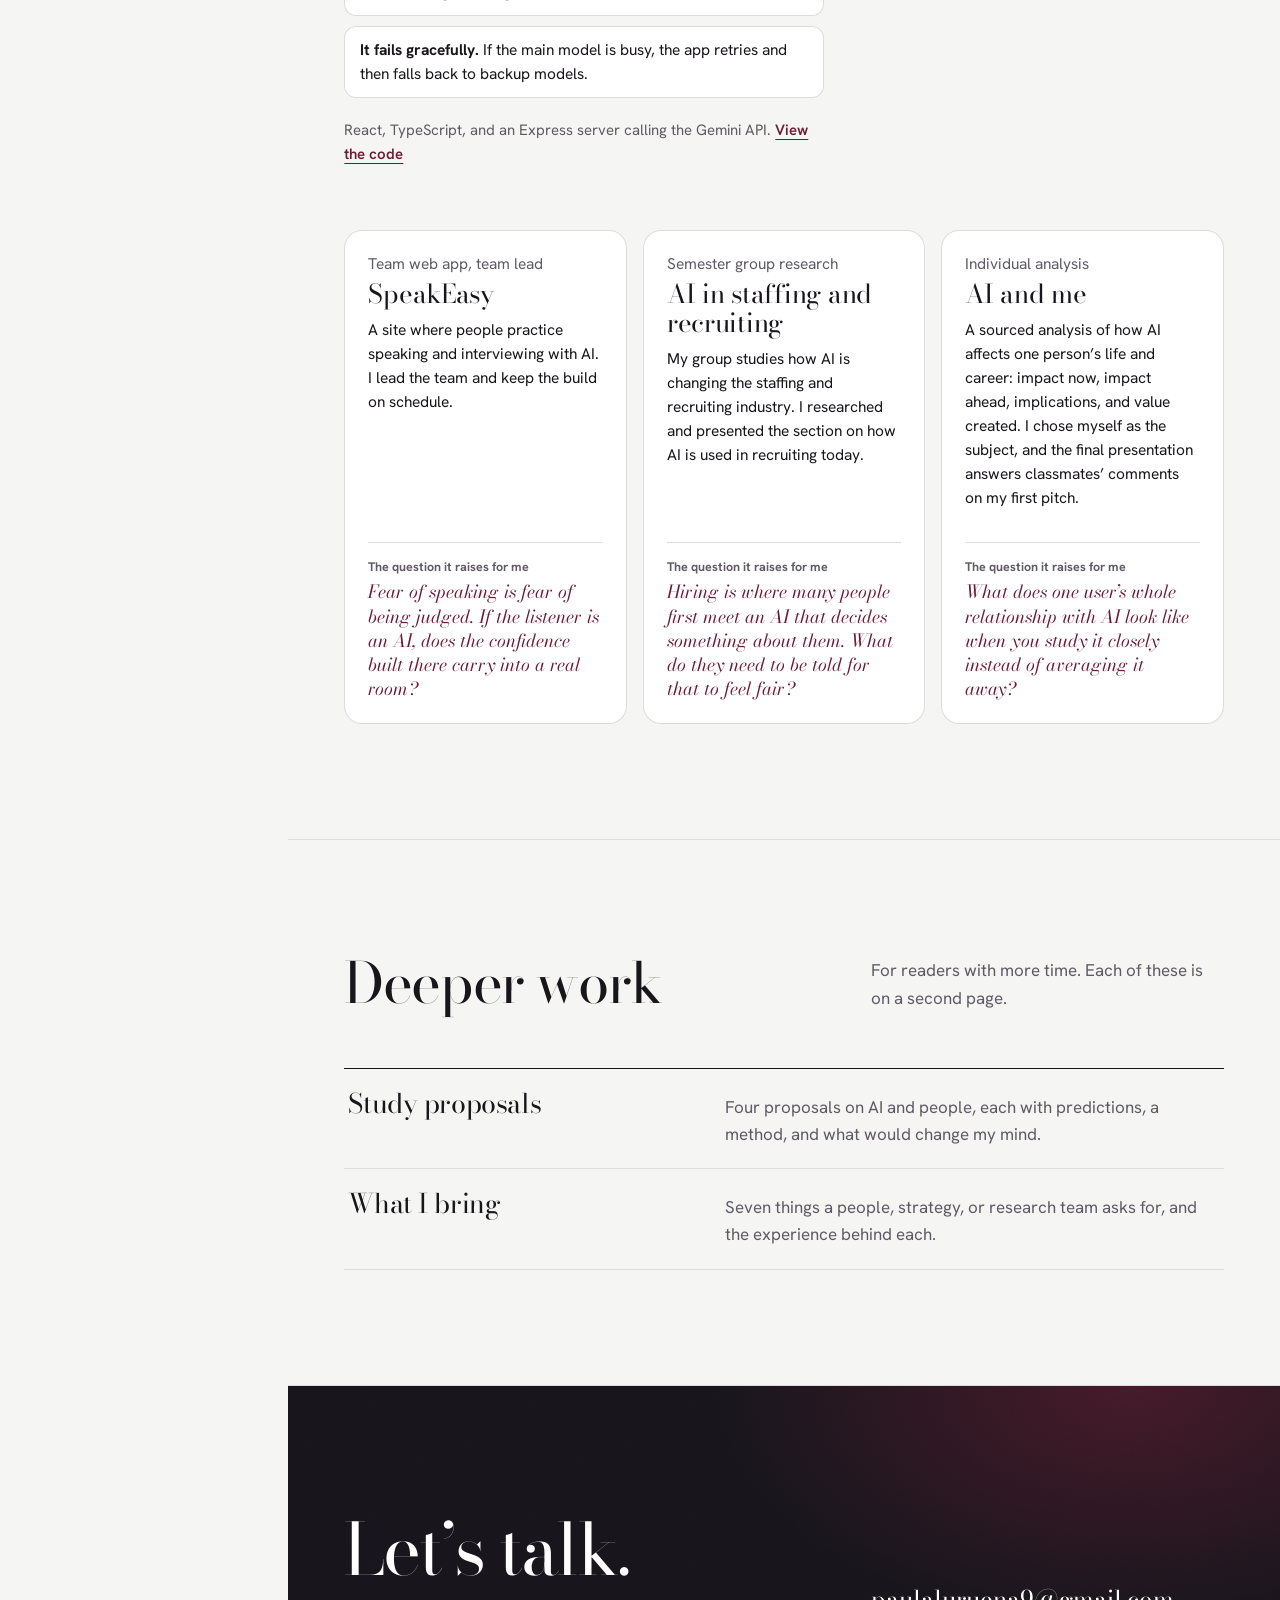
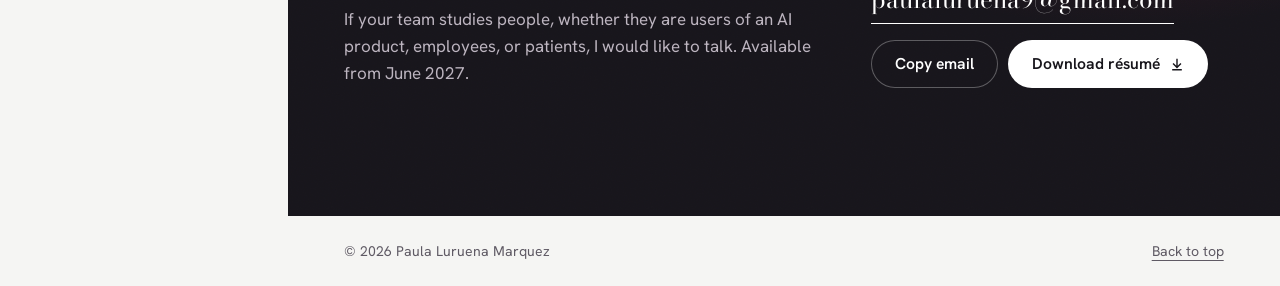
==== commit 4f84bf07: "Remove Kumon mentions Co-Authored-By: Claude Fable 5.2 <noreply@anthropic.com> Claude-Session: https" ====
--- a/index.html
+++ b/index.html
@@ -94,7 +94,6 @@
             <h3>Earlier</h3>
             <ul class="earlier-list">
               <li><strong>Mercersburg Academy</strong><span>High school diploma, May 2023</span></li>
-              <li><strong>KUMON</strong><span>Mathematics self-learning program, Madrid, 2007 to 2019</span></li>
               <li><strong>Outside work</strong><span>Photography, fashion and design, reading, cooking, Pilates, running</span></li>
             </ul>
           </article>
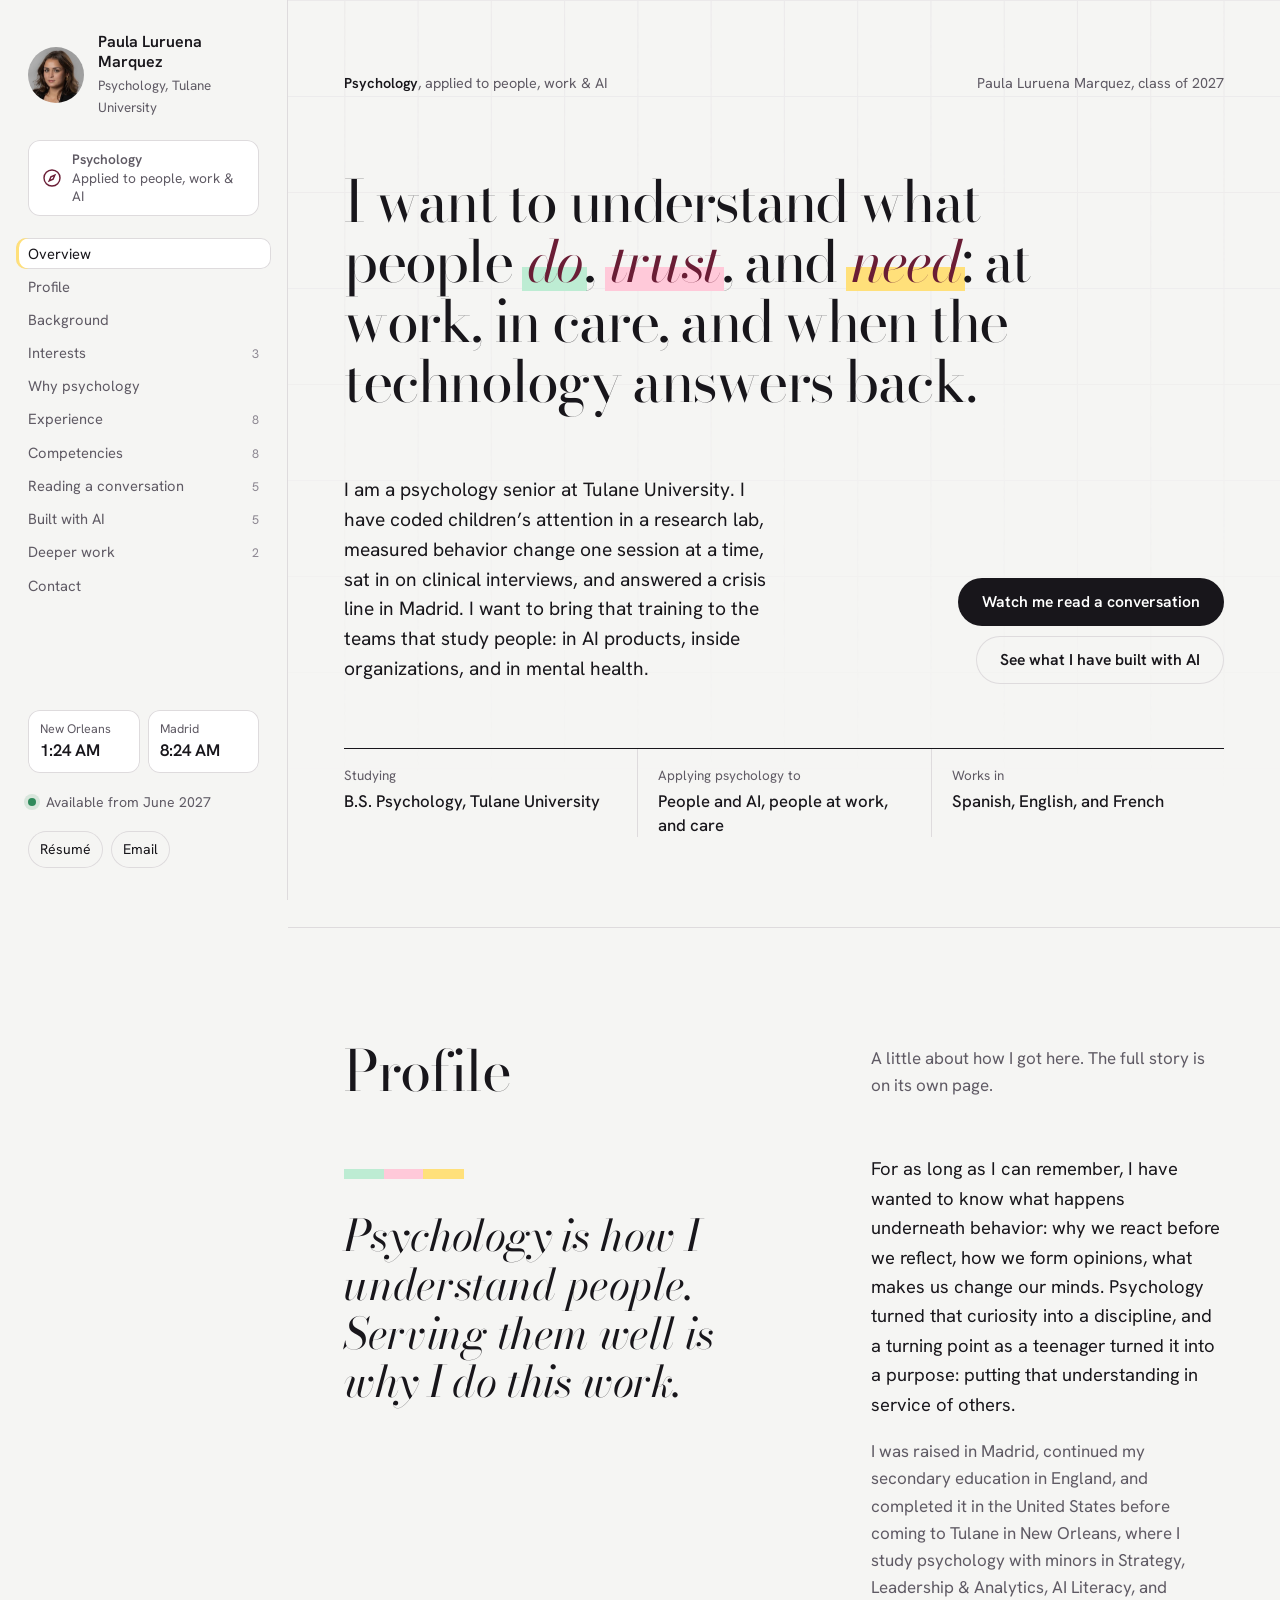
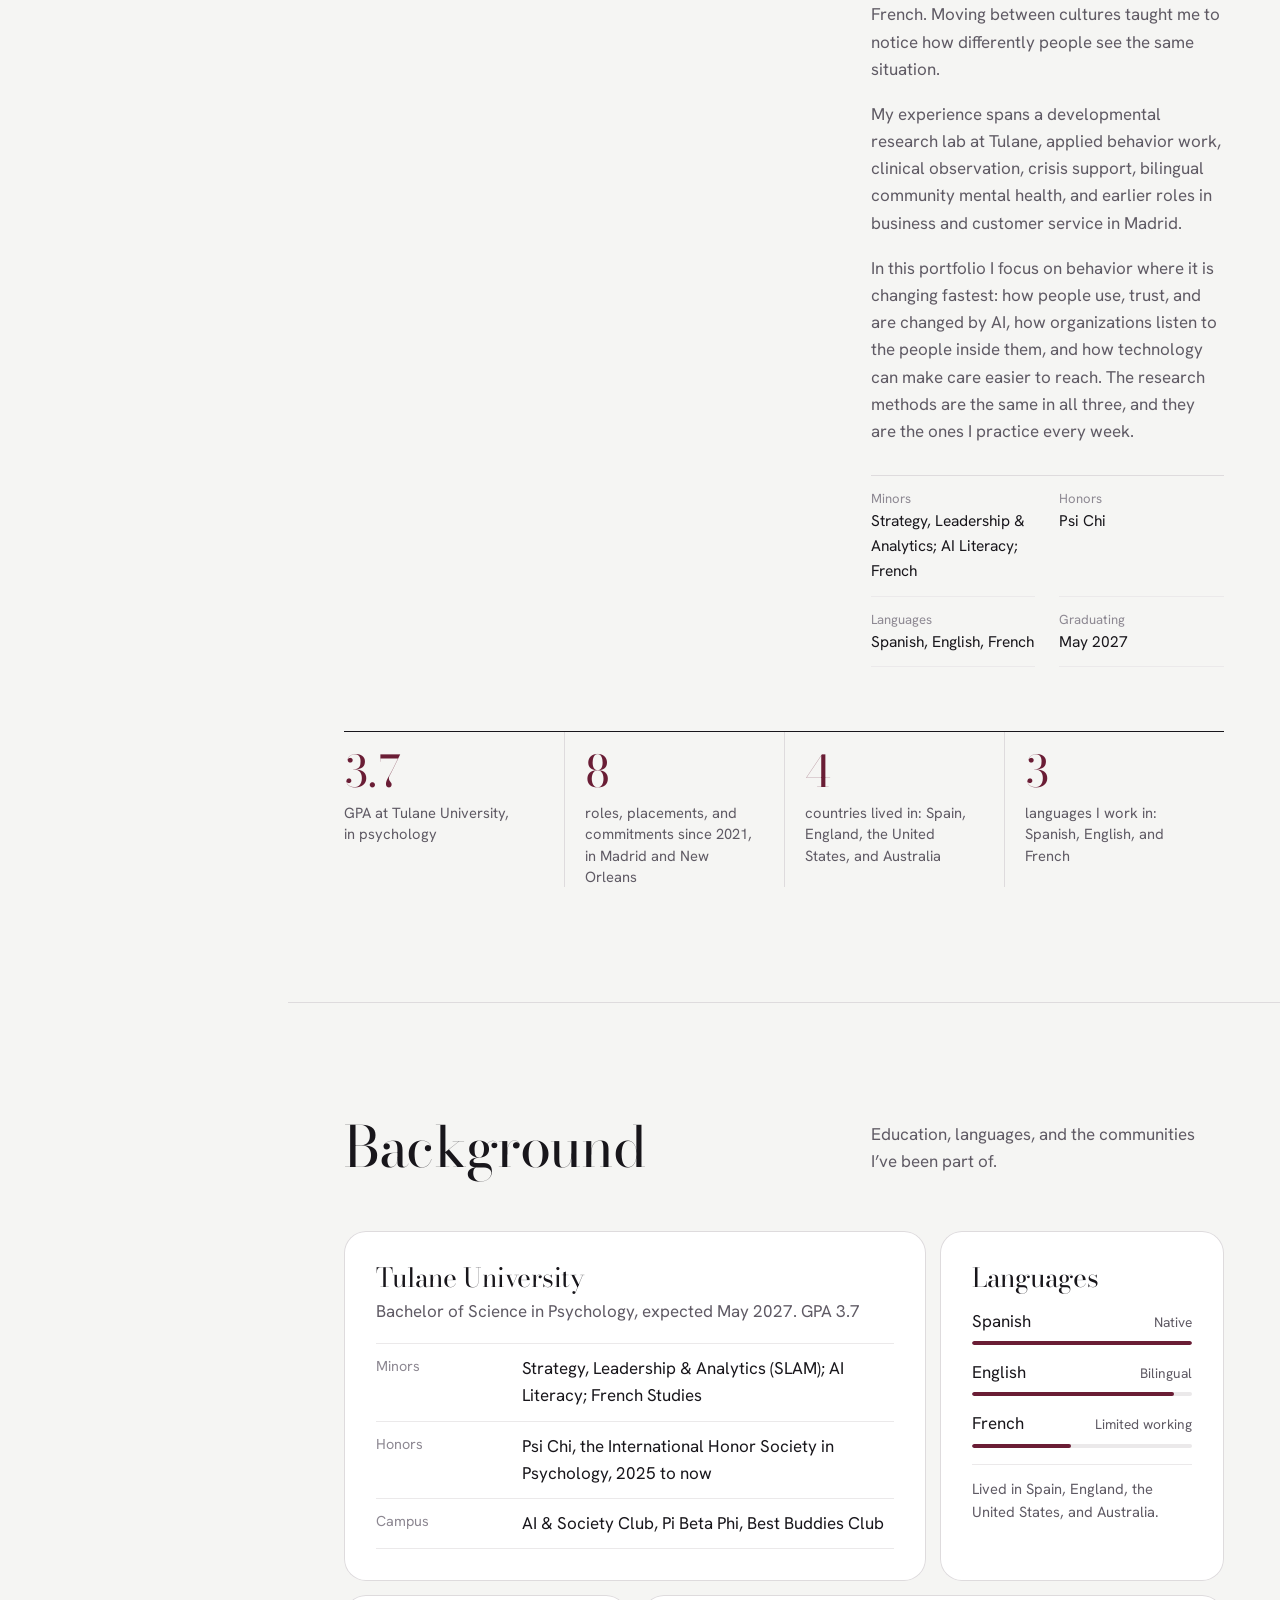
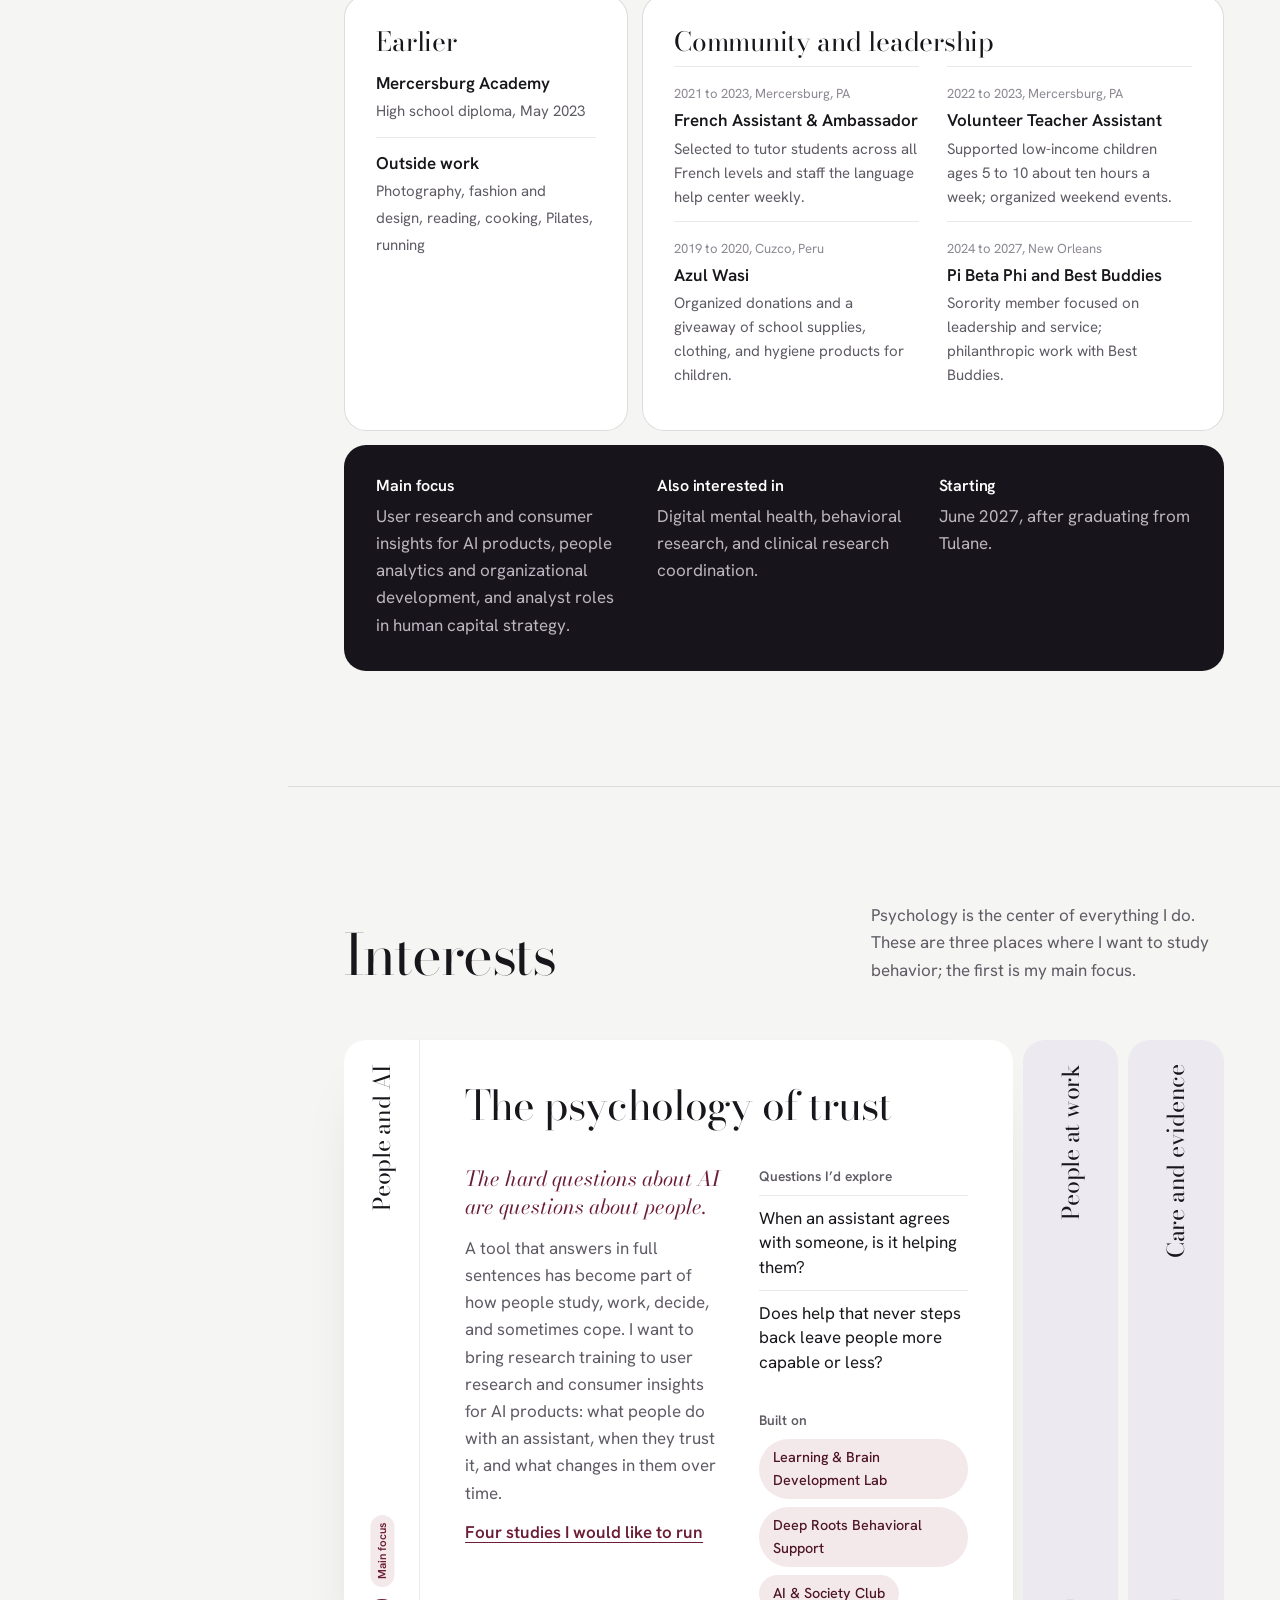
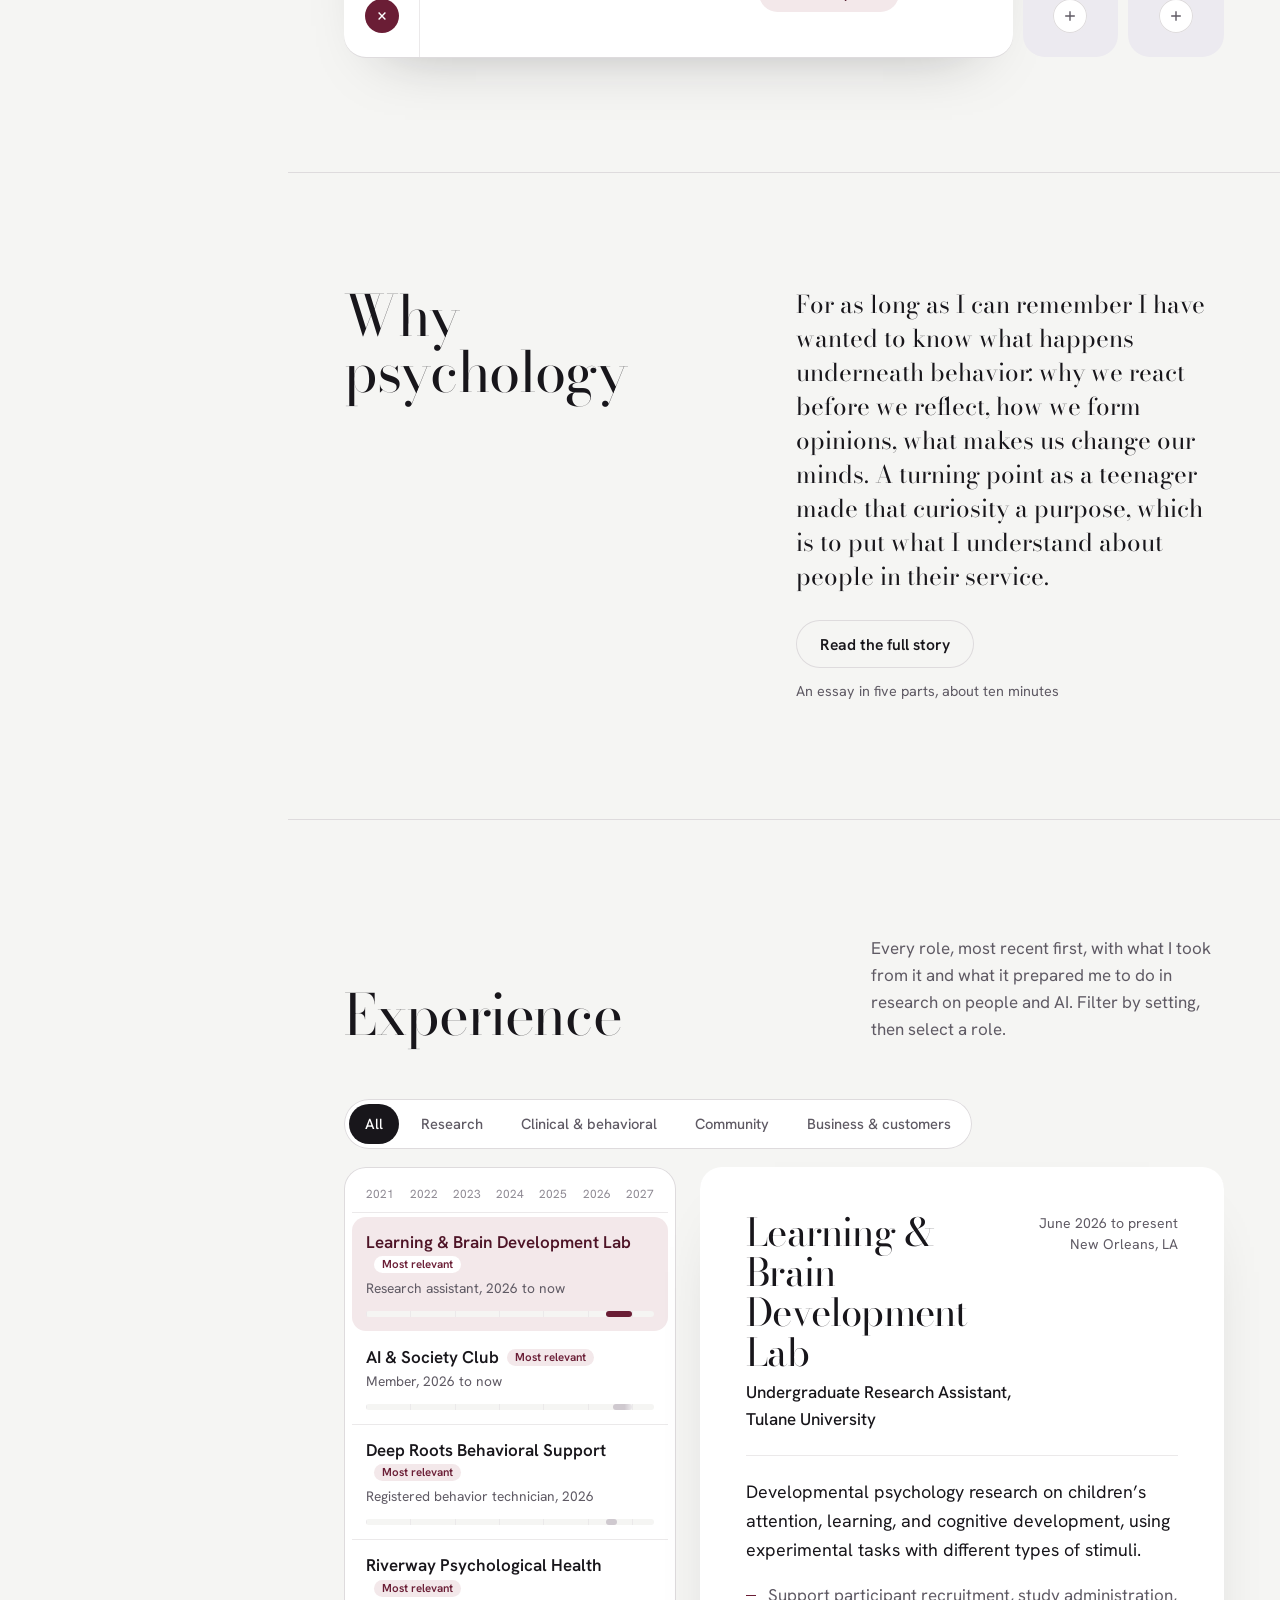
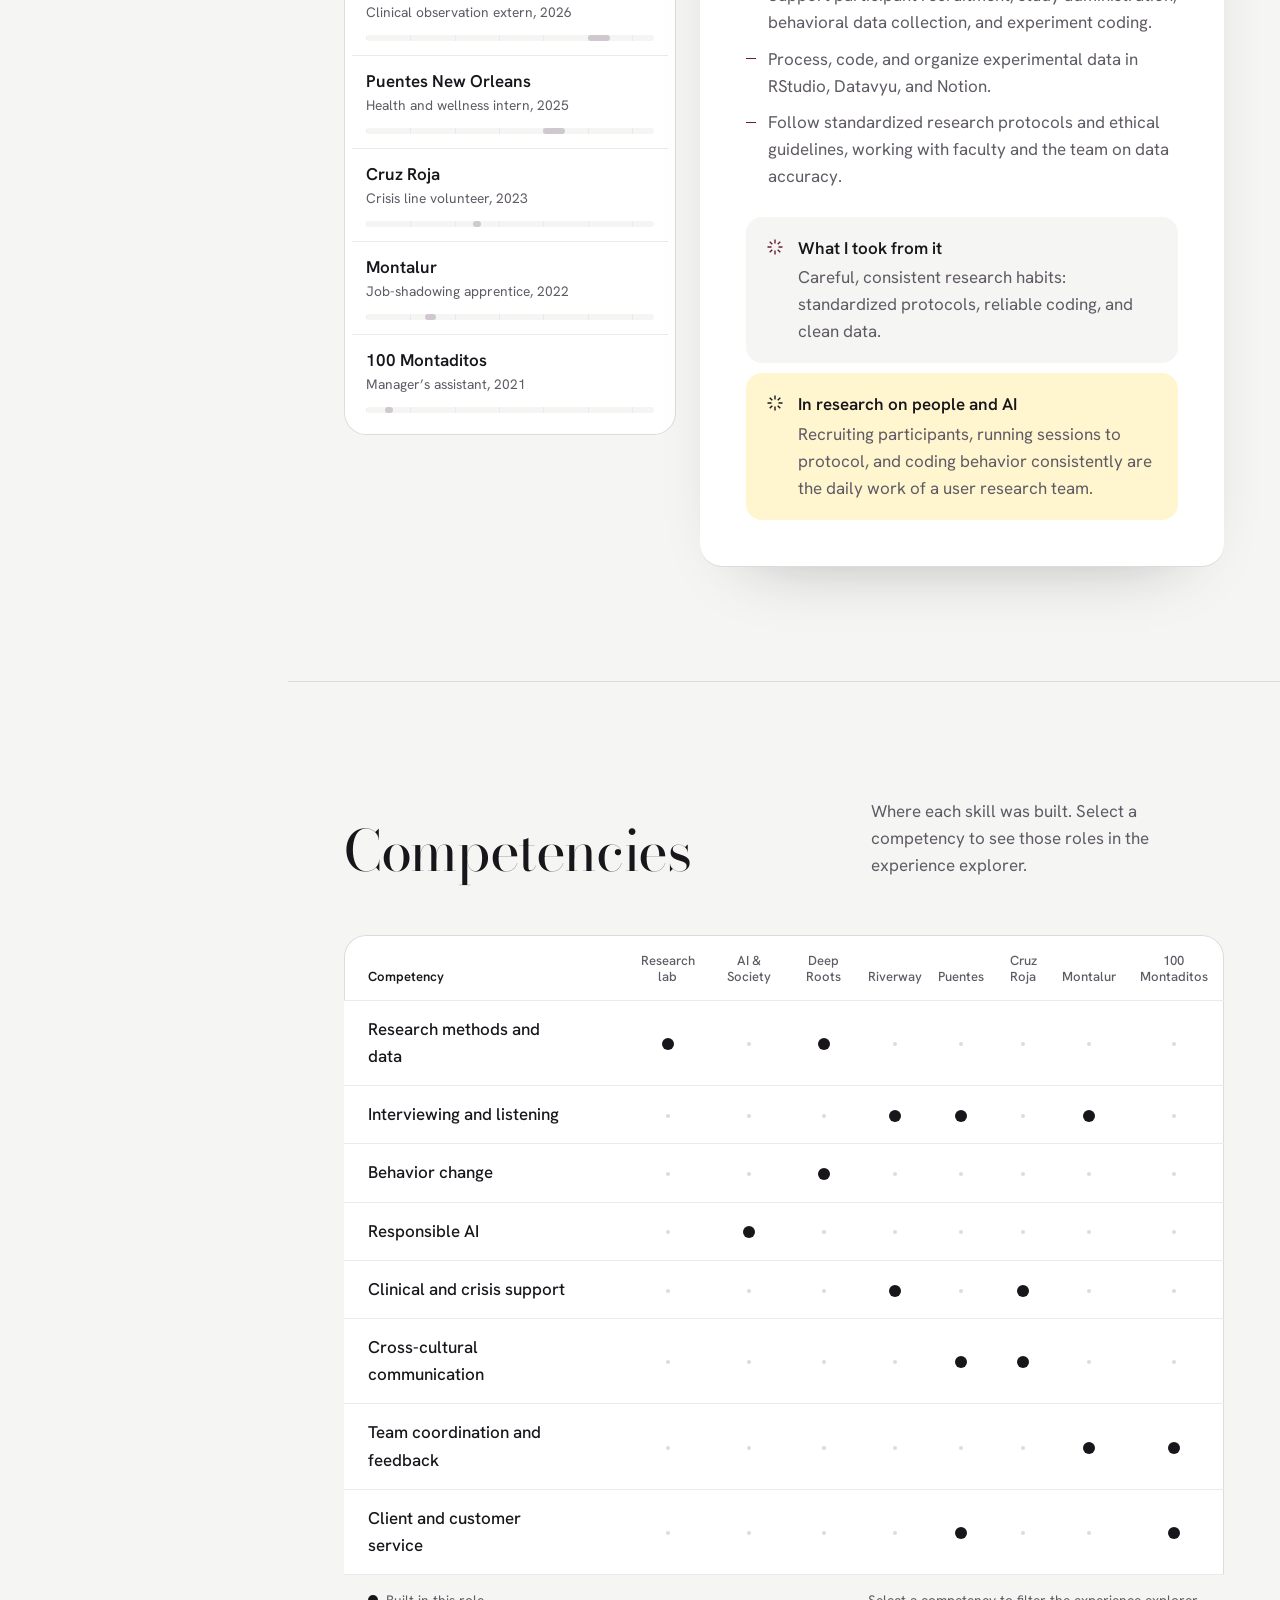
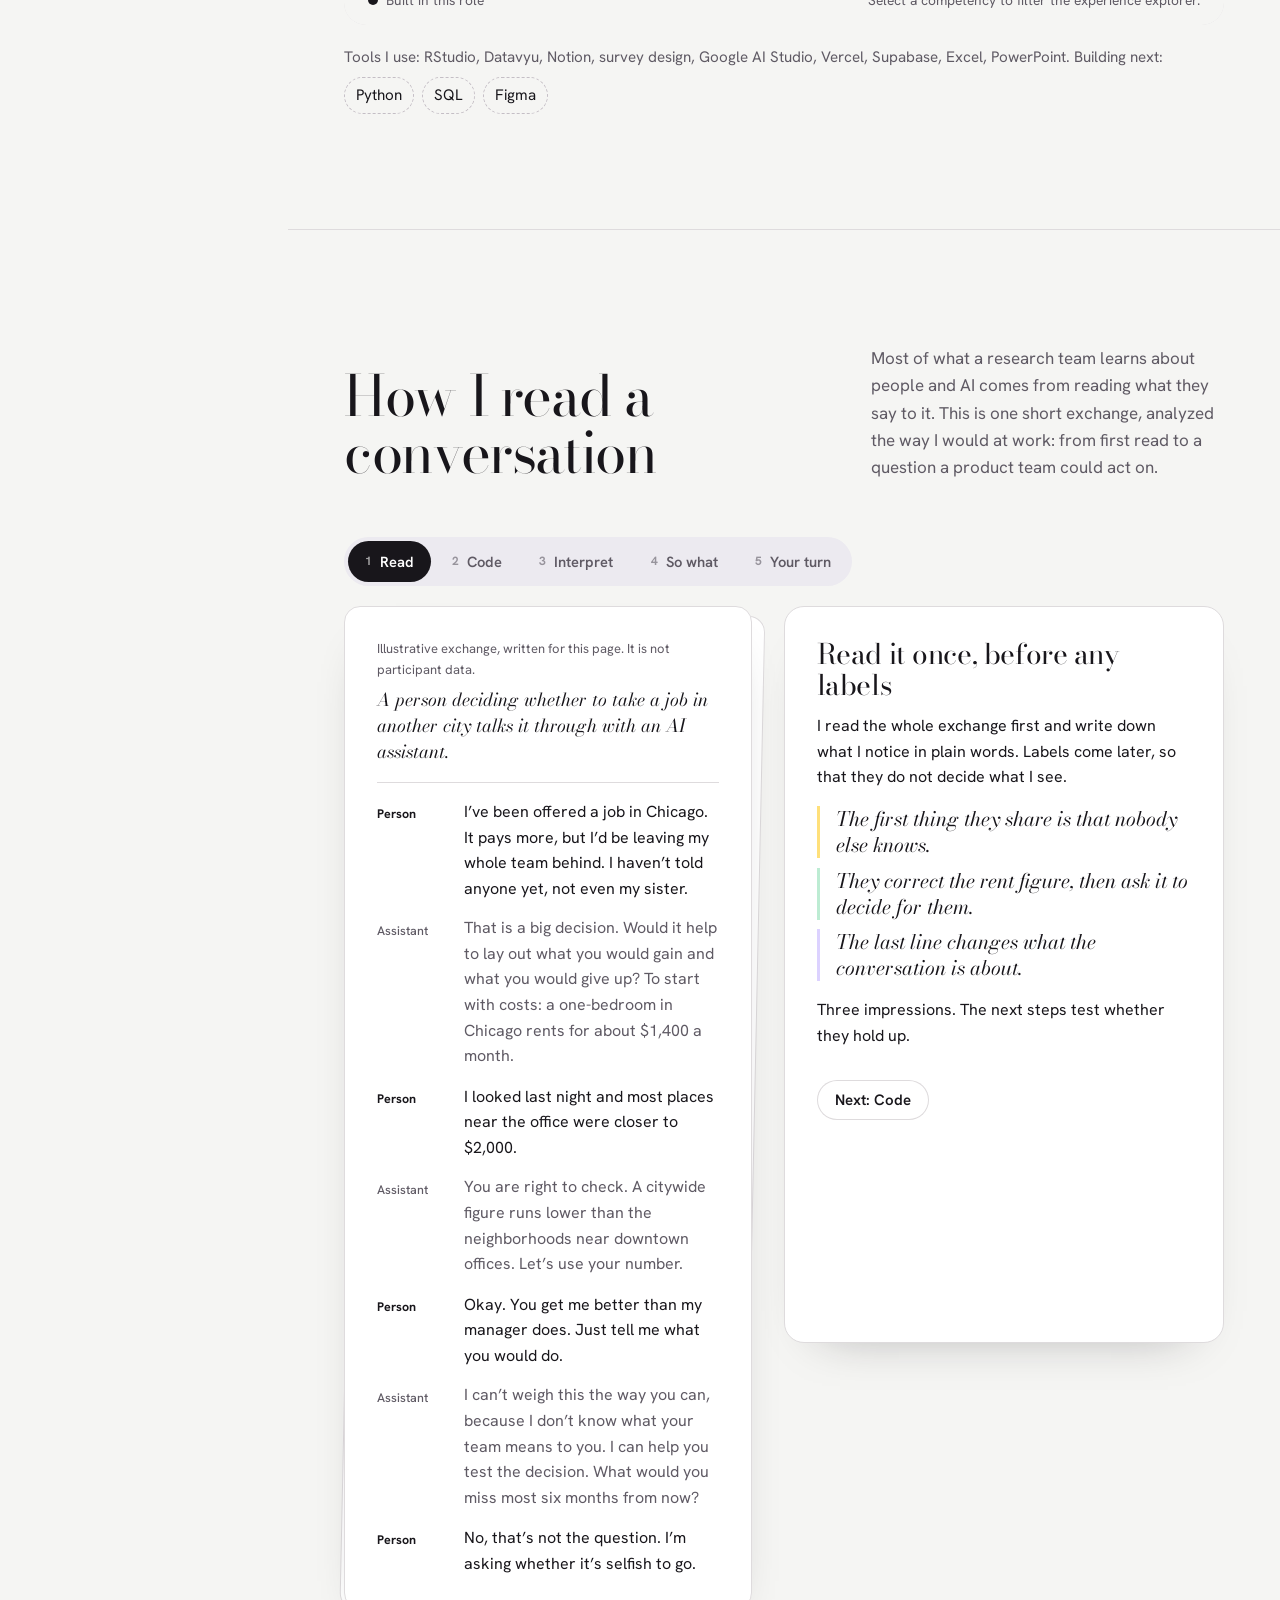
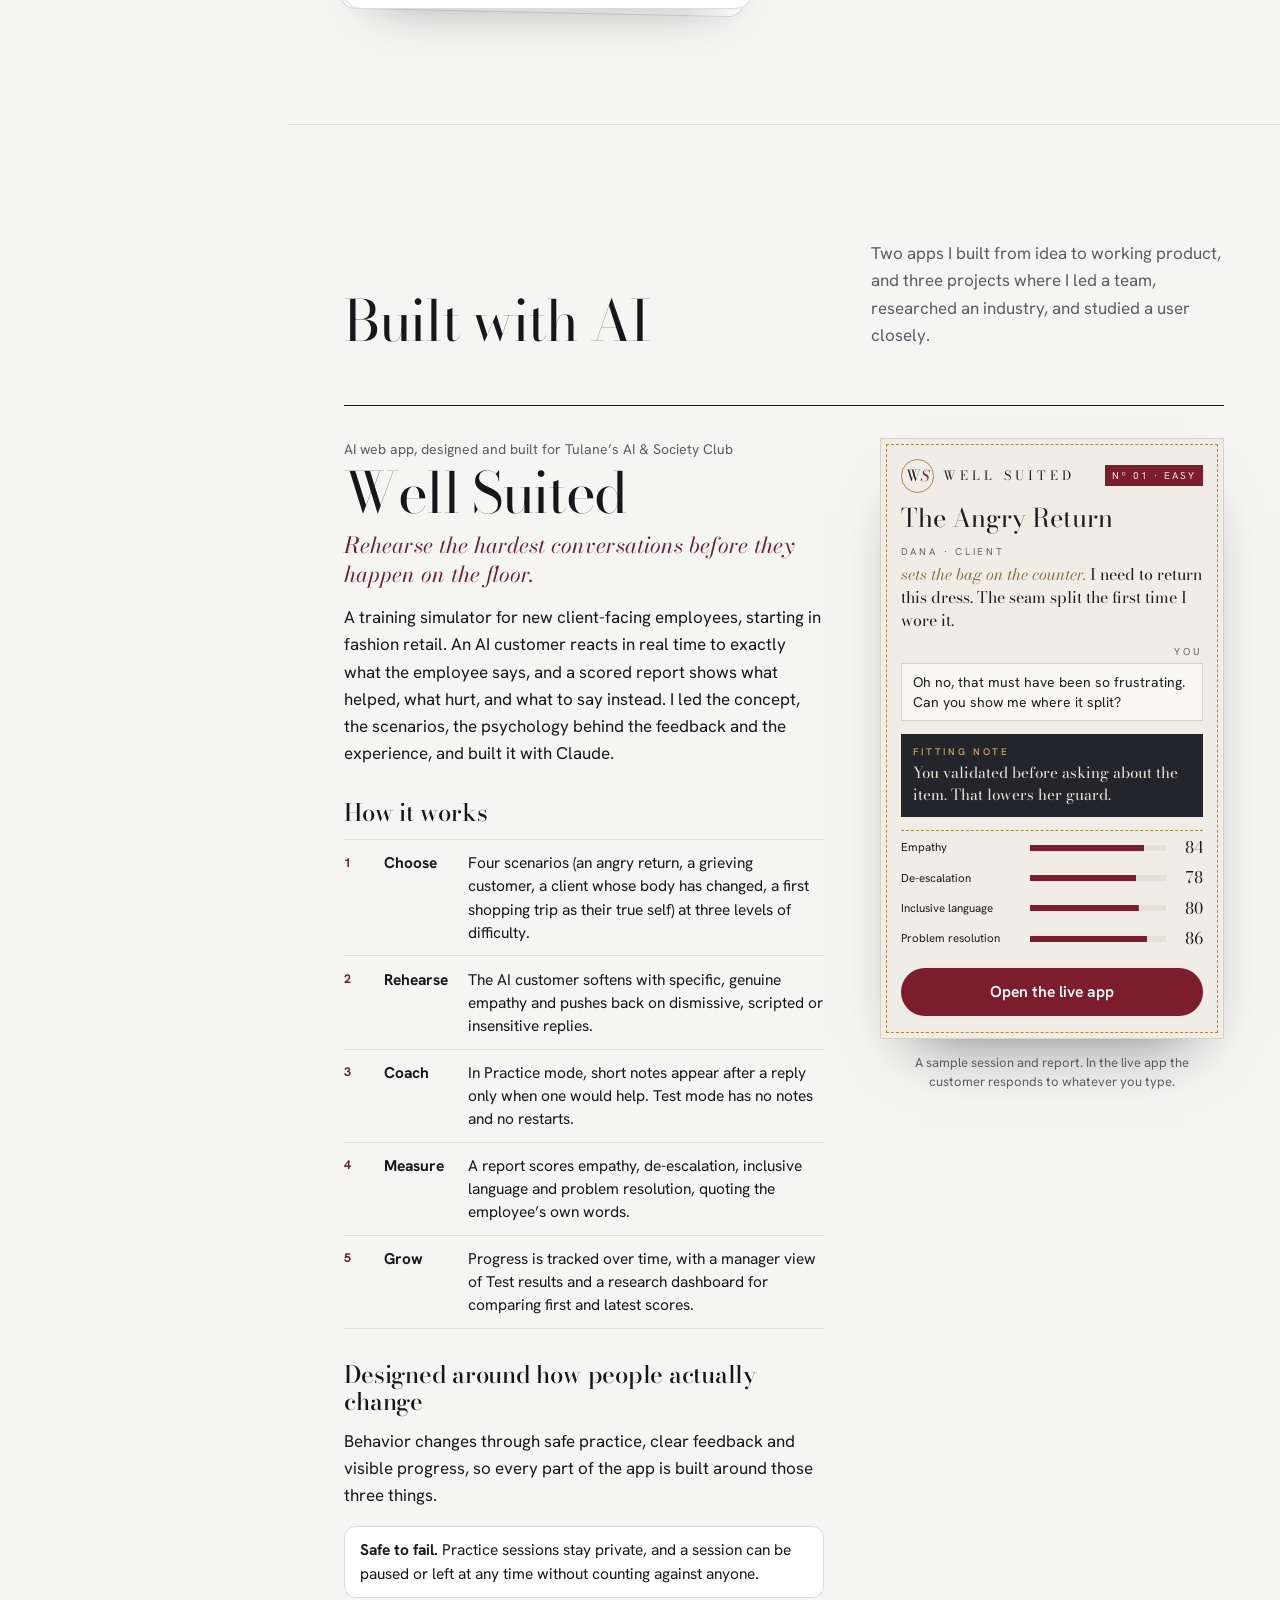
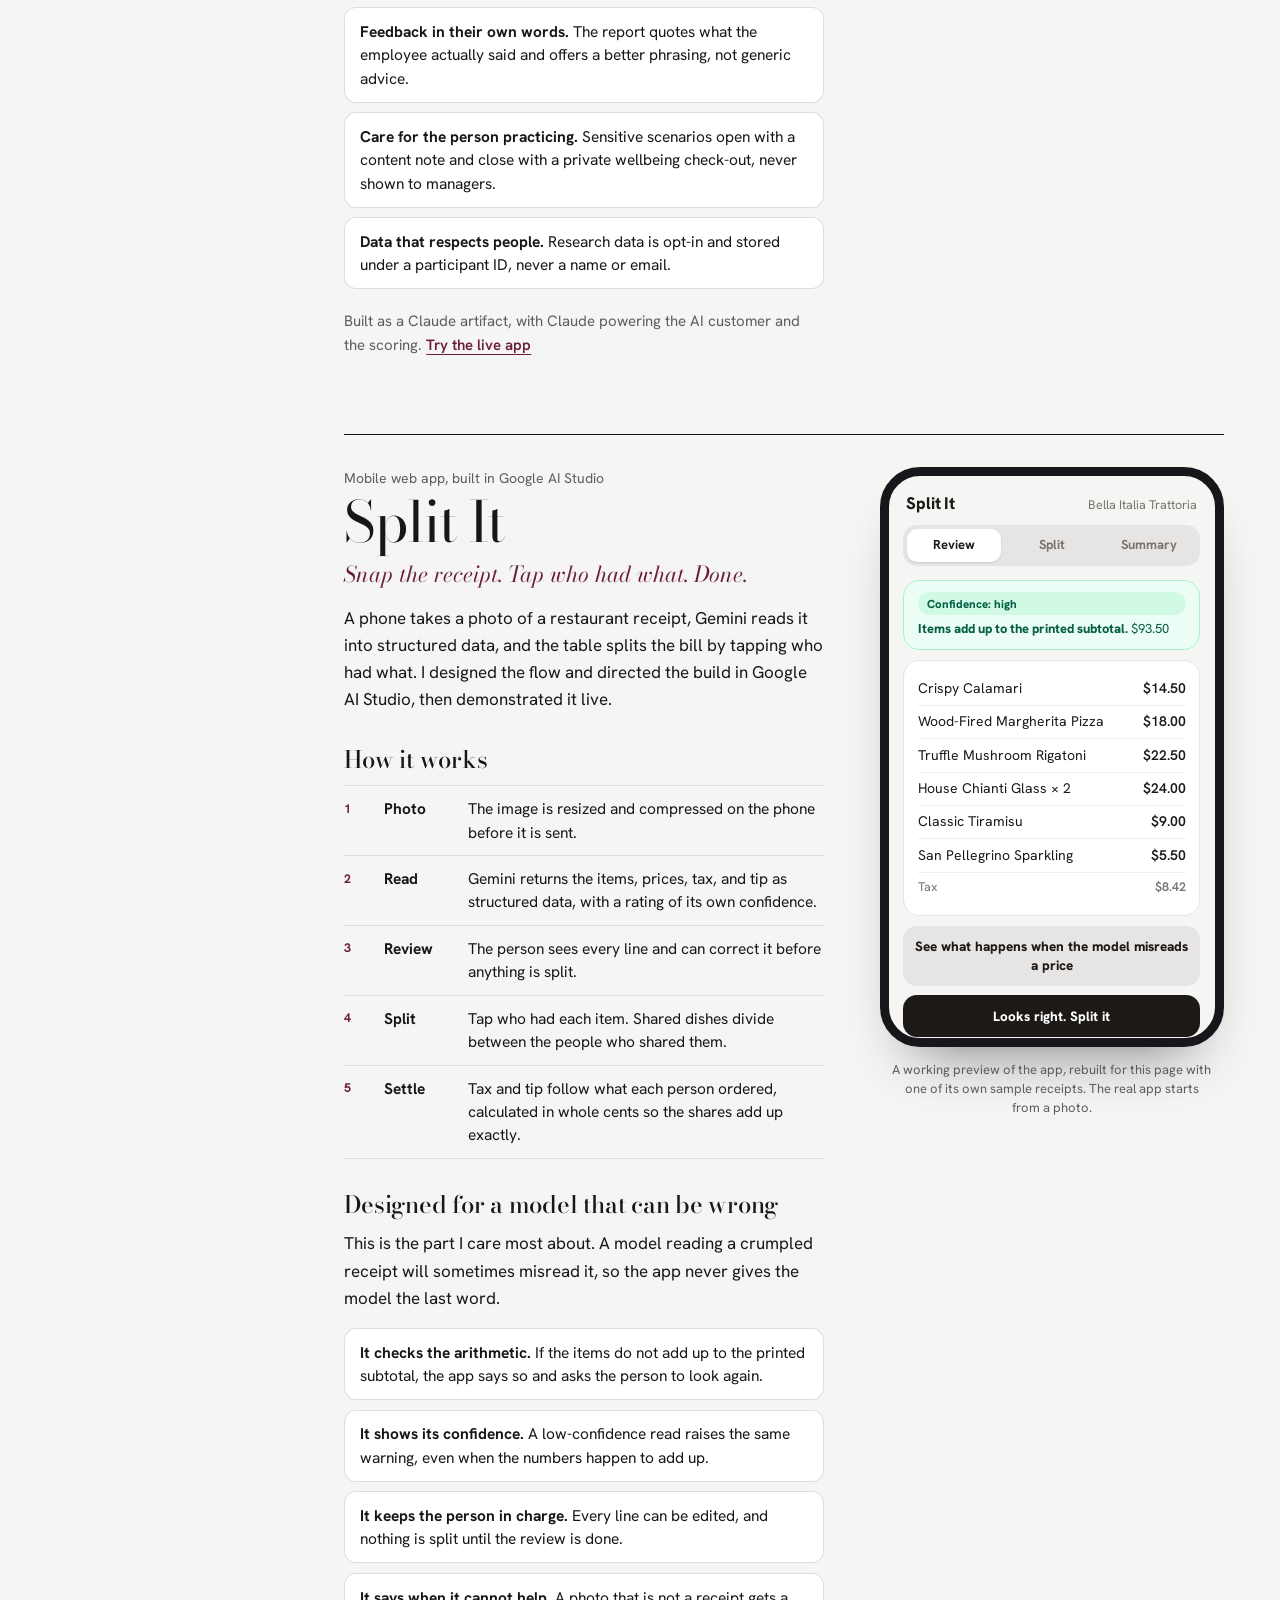
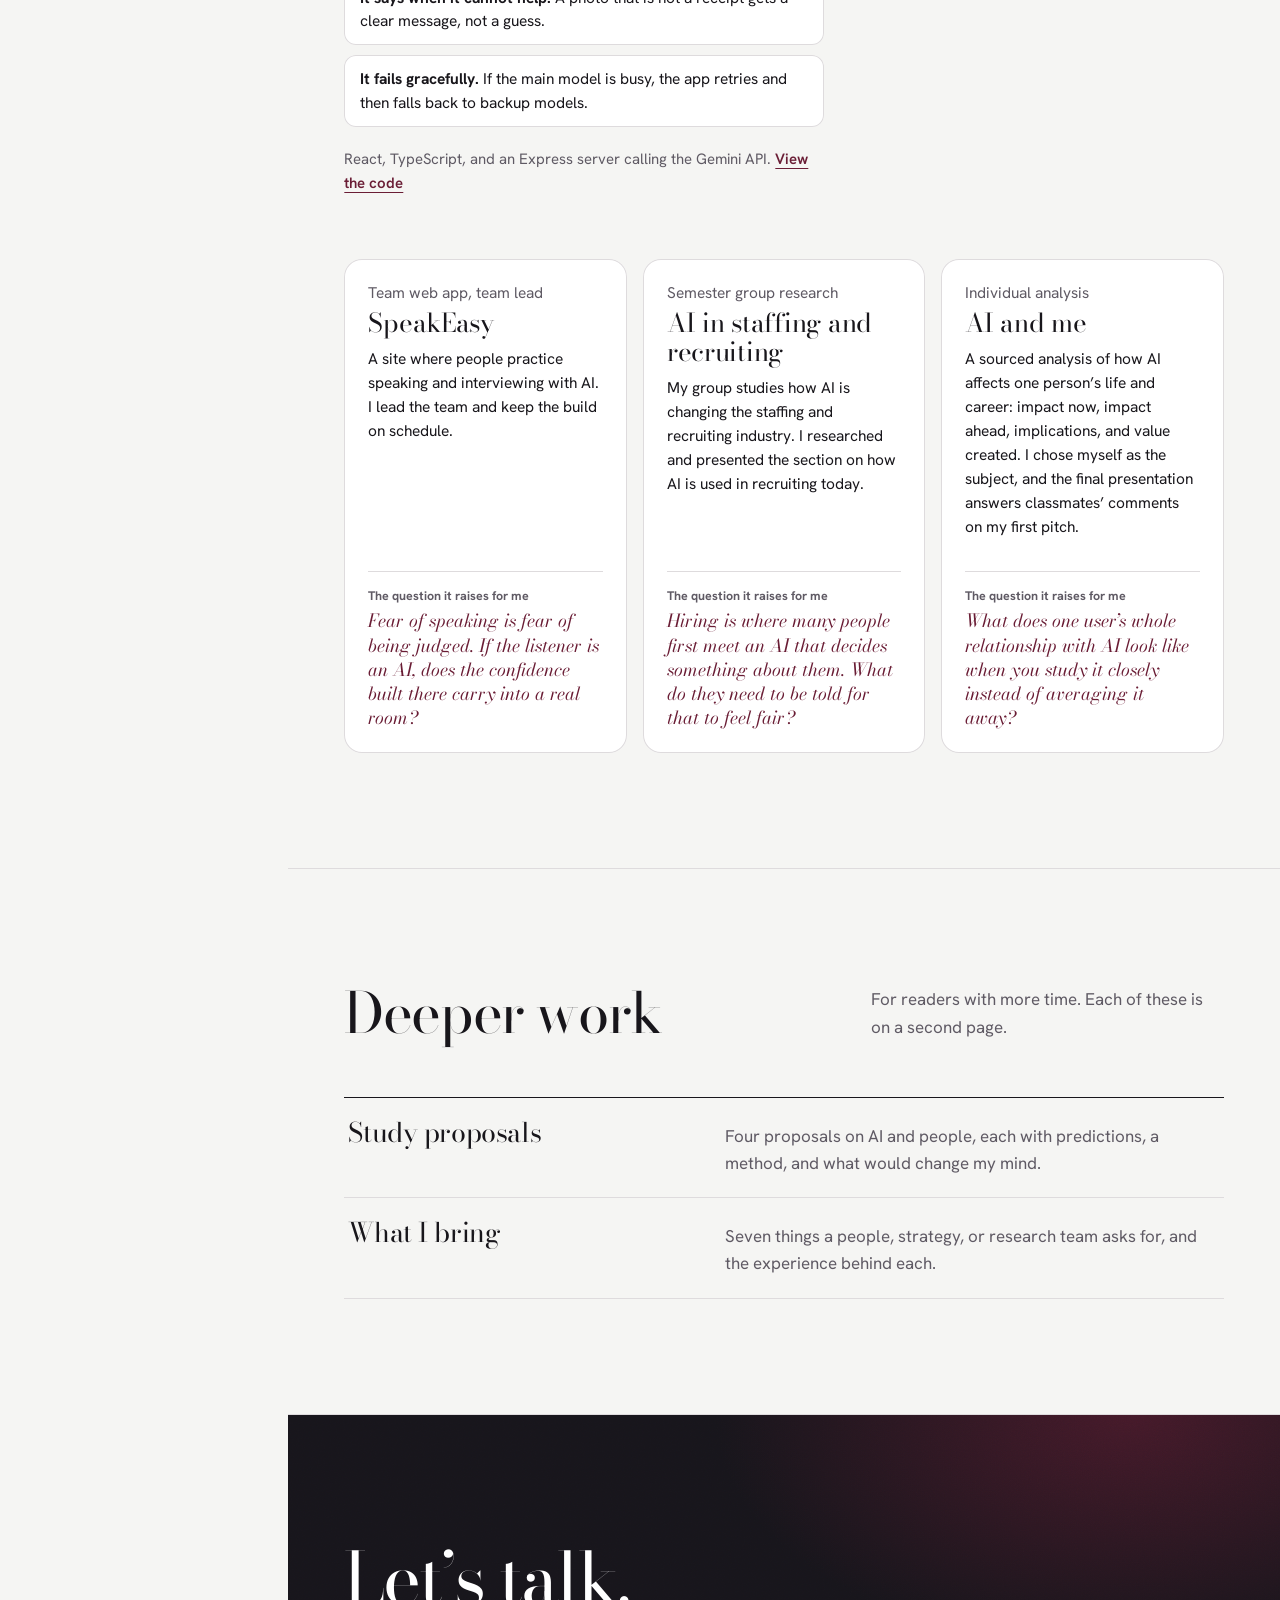
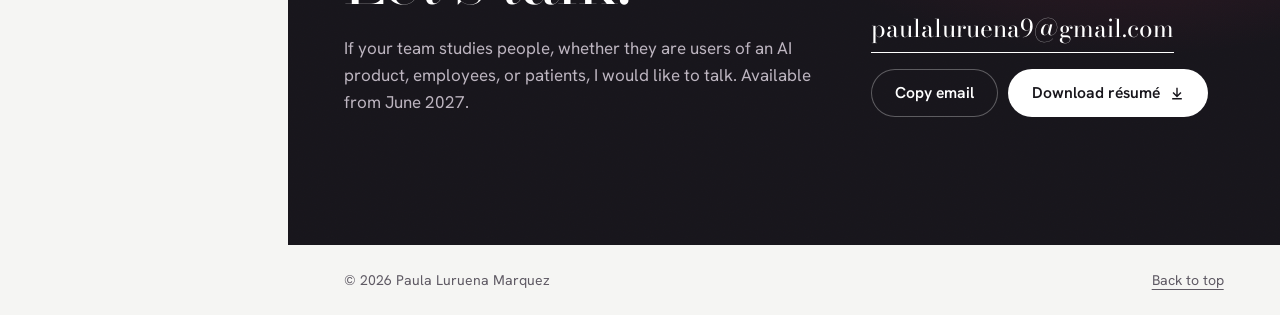
==== commit 998d6801: "Add Well Suited case study to Built with AI Co-Authored-By: Claude Opus 5.5 <noreply@anthropic.com> " ====
--- a/index.html
+++ b/index.html
@@ -25,7 +25,7 @@
     <button class="menu-toggle" type="button" aria-controls="drawer" aria-expanded="false"><span>Menu</span></button>
     <div class="rail-drawer" id="drawer">
       <p class="track-label"><svg width="20" height="20" viewBox="0 0 20 20" fill="none" stroke="currentColor" stroke-width="1.4" aria-hidden="true"><circle cx="10" cy="10" r="8"/><path d="m12.8 7.2-1.7 3.9-3.9 1.7 1.7-3.9z"/></svg><span><strong>Psychology</strong><span>Applied to people, work &amp; AI</span></span></p>
-      <nav class="rail-nav" id="navigation" aria-label="Sections"><a href="#top">Overview</a><a href="#profile">Profile</a><a href="#background">Background</a><a href="#focus">Interests<small>3</small></a><a href="#story">Why psychology</a><a href="#experience">Experience<small>8</small></a><a href="#competencies">Competencies<small>8</small></a><a href="#reading">Reading a conversation<small>5</small></a><a href="#built">Built with AI<small>4</small></a><a href="#more">Deeper work<small>2</small></a><a href="#contact">Contact</a></nav>
+      <nav class="rail-nav" id="navigation" aria-label="Sections"><a href="#top">Overview</a><a href="#profile">Profile</a><a href="#background">Background</a><a href="#focus">Interests<small>3</small></a><a href="#story">Why psychology</a><a href="#experience">Experience<small>8</small></a><a href="#competencies">Competencies<small>8</small></a><a href="#reading">Reading a conversation<small>5</small></a><a href="#built">Built with AI<small>5</small></a><a href="#more">Deeper work<small>2</small></a><a href="#contact">Contact</a></nav>
       <div class="rail-foot">
         <div class="clocks"><p class="clock"><span>New Orleans</span><time data-tz="America/Chicago">&nbsp;</time></p><p class="clock"><span>Madrid</span><time data-tz="Europe/Madrid">&nbsp;</time></p></div>
         <p class="status"><i aria-hidden="true"></i>Available from June 2027</p>
@@ -361,10 +361,56 @@
       <div class="wrap">
         <div class="section-head">
           <h2 id="built-title">Built with AI</h2>
-          <p>One app I built from idea to working product, and three projects where I led a team, researched an industry, and studied a user closely.</p>
-        </div>
-
-        <article class="case">
+          <p>Two apps I built from idea to working product, and three projects where I led a team, researched an industry, and studied a user closely.</p>
+        </div>
+
+        <article class="case case-ws">
+          <div class="case-copy">
+            <p class="case-kind">AI web app, designed and built for Tulane’s AI &amp; Society Club</p>
+            <h3>Well Suited</h3>
+            <p class="case-tag">Rehearse the hardest conversations before they happen on the floor.</p>
+            <p>A training simulator for new client-facing employees, starting in fashion retail. An AI customer reacts in real time to exactly what the employee says, and a scored report shows what helped, what hurt, and what to say instead. I led the concept, the scenarios, the psychology behind the feedback and the experience, and built it with Claude.</p>
+
+            <h4>How it works</h4>
+            <ol class="pipeline">
+              <li><b>Choose</b>Four scenarios (an angry return, a grieving customer, a client whose body has changed, a first shopping trip as their true self) at three levels of difficulty.</li>
+              <li><b>Rehearse</b>The AI customer softens with specific, genuine empathy and pushes back on dismissive, scripted or insensitive replies.</li>
+              <li><b>Coach</b>In Practice mode, short notes appear after a reply only when one would help. Test mode has no notes and no restarts.</li>
+              <li><b>Measure</b>A report scores empathy, de-escalation, inclusive language and problem resolution, quoting the employee’s own words.</li>
+              <li><b>Grow</b>Progress is tracked over time, with a manager view of Test results and a research dashboard for comparing first and latest scores.</li>
+            </ol>
+
+            <h4>Designed around how people actually change</h4>
+            <p>Behavior changes through safe practice, clear feedback and visible progress, so every part of the app is built around those three things.</p>
+            <ul class="guards">
+              <li><b>Safe to fail.</b> Practice sessions stay private, and a session can be paused or left at any time without counting against anyone.</li>
+              <li><b>Feedback in their own words.</b> The report quotes what the employee actually said and offers a better phrasing, not generic advice.</li>
+              <li><b>Care for the person practicing.</b> Sensitive scenarios open with a content note and close with a private wellbeing check-out, never shown to managers.</li>
+              <li><b>Data that respects people.</b> Research data is opt-in and stored under a participant ID, never a name or email.</li>
+            </ul>
+            <p class="case-stack">Built as a Claude artifact, with Claude powering the AI customer and the scoring. <a class="text-link" href="https://claude.ai/artifact/X1x9md5KukKukzSpfiaP7p">Try the live app</a></p>
+          </div>
+
+          <div class="case-demo">
+            <div class="ws-card" aria-label="Sample Well Suited session">
+              <div class="ws-head"><span class="ws-seal" aria-hidden="true">W<i>S</i></span><span>Well Suited</span><span class="ws-tag">Nº 01 · Easy</span></div>
+              <p class="ws-scene">The Angry Return</p>
+              <div class="ws-msg ws-cust"><span>Dana · client</span><p><i>sets the bag on the counter.</i> I need to return this dress. The seam split the first time I wore it.</p></div>
+              <div class="ws-msg ws-me"><span>You</span><p>Oh no, that must have been so frustrating. Can you show me where it split?</p></div>
+              <div class="ws-note"><b>Fitting note</b> You validated before asking about the item. That lowers her guard.</div>
+              <div class="ws-scores">
+                <div><span>Empathy</span><i style="--v:84%"></i><b>84</b></div>
+                <div><span>De-escalation</span><i style="--v:78%"></i><b>78</b></div>
+                <div><span>Inclusive language</span><i style="--v:80%"></i><b>80</b></div>
+                <div><span>Problem resolution</span><i style="--v:86%"></i><b>86</b></div>
+              </div>
+              <a class="button ws-open" href="https://claude.ai/artifact/X1x9md5KukKukzSpfiaP7p">Open the live app</a>
+            </div>
+            <p class="case-demo-note">A sample session and report. In the live app the customer responds to whatever you type.</p>
+          </div>
+        </article>
+
+        <article class="case case-next">
           <div class="case-copy">
             <p class="case-kind">Mobile web app, built in Google AI Studio</p>
             <h3>Split It</h3>
--- a/styles.css
+++ b/styles.css
@@ -962,3 +962,25 @@
 .chapter-text blockquote.pull+p{margin-top:0}
 
 @media print{.lab-side .lever-body{grid-template-rows:1fr}.rail-other,.tile-other{display:none}}
+
+/* ---------- Well Suited preview ---------- */
+.case-next { margin-top: clamp(3rem, 6vw, 5rem); }
+.ws-card { width: min(100%, 21.5rem); margin-inline: auto; padding: 1.25rem 1.25rem 1.4rem; background: #f0ede6; color: #1c1c20; border: 1px solid #d8d2c6; outline: 1px dashed #a8874e; outline-offset: -7px; box-shadow: 0 34px 60px -34px rgba(24, 22, 27, 0.55); display: grid; gap: 0.8rem; font-size: 0.875rem; line-height: 1.45; }
+.ws-head { display: flex; align-items: center; gap: 0.55rem; font-family: var(--serif); font-size: 0.8rem; letter-spacing: 0.32em; text-transform: uppercase; }
+.ws-seal { display: inline-flex; align-items: center; justify-content: center; white-space: nowrap; flex: none; width: 2.1rem; height: 2.1rem; border-radius: 50%; border: 1px solid #a8874e; letter-spacing: 0; font-size: 0.95rem; }
+.ws-seal i { color: #7b1d2c; }
+.ws-tag { margin-left: auto; font-family: var(--sans); font-size: 0.62rem; letter-spacing: 0.2em; padding: 0.2rem 0.45rem; background: #7b1d2c; color: #f7efe4; }
+.ws-scene { font-family: var(--serif); font-size: 1.6rem; line-height: 1.05; }
+.ws-msg span { display: block; font-size: 0.62rem; letter-spacing: 0.28em; text-transform: uppercase; color: #68645d; margin-bottom: 0.2rem; }
+.ws-cust p { font-family: var(--serif); font-size: 1rem; }
+.ws-cust i { color: #8a6d3b; }
+.ws-me { text-align: right; }
+.ws-me p { display: inline-block; text-align: left; background: #f9f7f2; border: 1px solid #d8d2c6; padding: 0.5rem 0.7rem; }
+.ws-note { background: #24252b; color: #ece6da; padding: 0.7rem 0.8rem; font-family: var(--serif); font-size: 0.95rem; }
+.ws-note b { display: block; font-family: var(--sans); font-weight: 500; font-size: 0.6rem; letter-spacing: 0.28em; text-transform: uppercase; color: #cbaa6c; margin-bottom: 0.2rem; }
+.ws-scores { display: grid; gap: 0.45rem; padding-top: 0.3rem; border-top: 1px dashed #a8874e; }
+.ws-scores div { display: grid; grid-template-columns: 7.6rem 1fr 1.8rem; align-items: center; gap: 0.5rem; font-size: 0.72rem; }
+.ws-scores i { height: 6px; background: linear-gradient(#7b1d2c, #7b1d2c) no-repeat 0 0 / var(--v) 100%, #e5e0d6; }
+.ws-scores b { font-family: var(--serif); font-weight: 400; font-size: 1rem; text-align: right; }
+.ws-open { justify-content: center; margin-top: 0.3rem; background: #7b1d2c; }
+.ws-open:hover { background: #1c1c20; }
